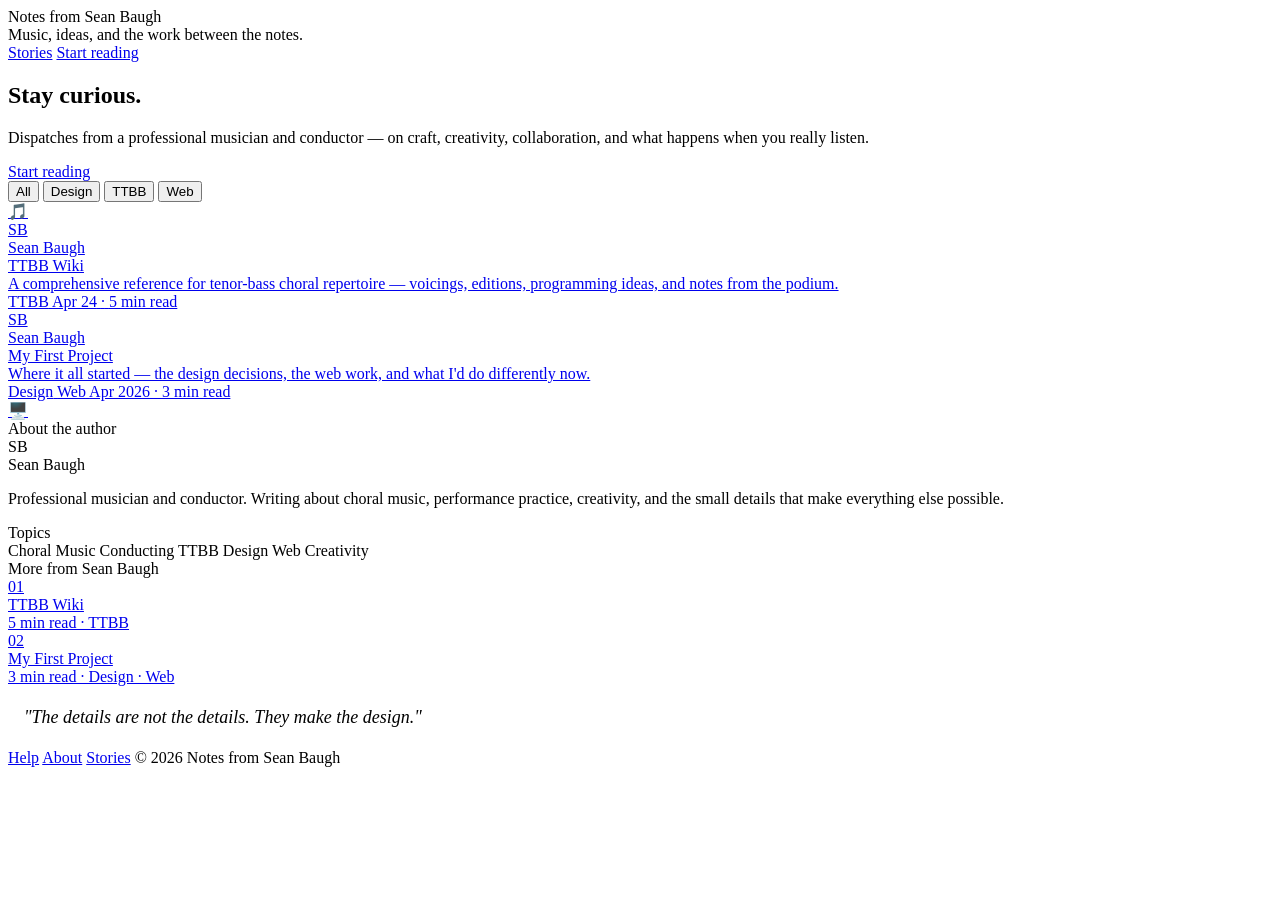
==== index.html @ 0a46808b "Add files via upload" ====
<!DOCTYPE html>
<html lang="en">
<head>
  <meta charset="UTF-8" />
  <meta name="viewport" content="width=device-width, initial-scale=1.0" />
  <title>Notes from Sean Baugh</title>
  <link rel="stylesheet" href="styles.css" />
</head>
<body>

<!-- ============================================================
     NAV
     ============================================================ -->
<nav class="m-nav">
  <span class="m-nav-logo">Notes from Sean Baugh</span>
  <div class="m-nav-divider"></div>
  <span class="m-nav-tagline">Music, ideas, and the work between the notes.</span>
  <div class="m-nav-right">
    <a href="#feed" class="m-nav-link">Stories</a>
    <a href="#feed" class="m-nav-cta">Start reading</a>
  </div>
</nav>

<!-- ============================================================
     HERO
     ============================================================ -->
<section class="m-hero">
  <div class="m-hero-inner">
    <div class="m-hero-text">
      <h1 class="m-hero-title">Stay curious.</h1>
      <p class="m-hero-subtitle">Dispatches from a professional musician and conductor — on craft, creativity, collaboration, and what happens when you really listen.</p>
      <a href="#feed" class="m-hero-cta">Start reading</a>
    </div>
  </div>
</section>

<!-- ============================================================
     TOPIC PILLS (filter bar)
     ============================================================ -->
<div class="m-topics" id="topic-bar">
  <button class="m-topic-pill active" data-filter="all">All</button>
  <button class="m-topic-pill" data-filter="design">Design</button>
  <button class="m-topic-pill" data-filter="ttbb">TTBB</button>
  <button class="m-topic-pill" data-filter="web">Web</button>
</div>

<!-- ============================================================
     MAIN LAYOUT
     ============================================================ -->
<main class="m-layout" id="feed">

  <!-- FEED -->
  <div class="m-feed">

    <!-- Featured article -->
    <a href="pages/ttbb-wiki.html" class="m-article featured m-filter-card" data-tags="ttbb">
      <div class="m-article-thumb">
        <div class="m-article-thumb-placeholder">🎵</div>
      </div>
      <div class="m-article-body">
        <div class="m-article-author-row">
          <div class="m-author-avatar">SB</div>
          <span class="m-author-name">Sean Baugh</span>
        </div>
        <div class="m-article-title">TTBB Wiki</div>
        <div class="m-article-excerpt">A comprehensive reference for tenor-bass choral repertoire — voicings, editions, programming ideas, and notes from the podium.</div>
        <div class="m-article-meta">
          <span class="m-article-tag">TTBB</span>
          <span>Apr 24</span>
          <span>·</span>
          <span>5 min read</span>
        </div>
      </div>
    </a>

    <!-- Standard article -->
    <a href="pages/my-first-project.html" class="m-article m-filter-card" data-tags="design web">
      <div class="m-article-body">
        <div class="m-article-author-row">
          <div class="m-author-avatar">SB</div>
          <span class="m-author-name">Sean Baugh</span>
        </div>
        <div class="m-article-title">My First Project</div>
        <div class="m-article-excerpt">Where it all started — the design decisions, the web work, and what I'd do differently now.</div>
        <div class="m-article-meta">
          <span class="m-article-tag">Design</span>
          <span class="m-article-tag">Web</span>
          <span>Apr 2026</span>
          <span>·</span>
          <span>3 min read</span>
        </div>
      </div>
      <div class="m-article-thumb">
        <div class="m-article-thumb-placeholder">🖥️</div>
      </div>
    </a>

  </div><!-- /m-feed -->

  <!-- SIDEBAR -->
  <aside class="m-sidebar">

    <!-- About the author -->
    <div class="m-sidebar-section">
      <div class="m-sidebar-heading">About the author</div>
      <div class="m-sidebar-author">
        <div class="m-sidebar-avatar">SB</div>
        <div>
          <div class="m-sidebar-author-name">Sean Baugh</div>
        </div>
      </div>
      <p class="m-sidebar-author-bio">Professional musician and conductor. Writing about choral music, performance practice, creativity, and the small details that make everything else possible.</p>
    </div>

    <!-- Topics -->
    <div class="m-sidebar-section">
      <div class="m-sidebar-heading">Topics</div>
      <div class="m-sidebar-topics">
        <span class="m-sidebar-topic">Choral Music</span>
        <span class="m-sidebar-topic">Conducting</span>
        <span class="m-sidebar-topic">TTBB</span>
        <span class="m-sidebar-topic">Design</span>
        <span class="m-sidebar-topic">Web</span>
        <span class="m-sidebar-topic">Creativity</span>
      </div>
    </div>

    <!-- Recommended reading -->
    <div class="m-sidebar-section">
      <div class="m-sidebar-heading">More from Sean Baugh</div>

      <a href="pages/ttbb-wiki.html" class="m-sidebar-article">
        <div class="m-sidebar-num">01</div>
        <div>
          <div class="m-sidebar-article-title">TTBB Wiki</div>
          <div class="m-sidebar-article-meta">5 min read · TTBB</div>
        </div>
      </a>

      <a href="pages/my-first-project.html" class="m-sidebar-article">
        <div class="m-sidebar-num">02</div>
        <div>
          <div class="m-sidebar-article-title">My First Project</div>
          <div class="m-sidebar-article-meta">3 min read · Design · Web</div>
        </div>
      </a>

    </div>

    <!-- Quote -->
    <div class="m-sidebar-section">
      <p style="font-family: var(--serif); font-size: 18px; font-style: italic; color: var(--mid-gray); line-height: 1.5; border-left: 3px solid var(--border); padding-left: 16px;">
        "The details are not the details. They make the design."
      </p>
    </div>

  </aside>

</main>

<!-- ============================================================
     FOOTER
     ============================================================ -->
<footer class="m-footer">
  <a href="#" class="m-footer-link">Help</a>
  <a href="#" class="m-footer-link">About</a>
  <a href="#" class="m-footer-link">Stories</a>
  <span class="m-footer-copy">© 2026 Notes from Sean Baugh</span>
</footer>

<!-- ============================================================
     FILTER SCRIPT
     ============================================================ -->
<script>
(function () {
  const pills = document.querySelectorAll('.m-topic-pill');
  const cards = document.querySelectorAll('.m-filter-card');

  pills.forEach(function (pill) {
    pill.addEventListener('click', function () {
      pills.forEach(function (p) { p.classList.remove('active'); });
      pill.classList.add('active');

      var filter = pill.getAttribute('data-filter');

      cards.forEach(function (card) {
        if (filter === 'all') {
          card.style.display = '';
        } else {
          var tags = (card.getAttribute('data-tags') || '').split(' ');
          card.style.display = tags.includes(filter) ? '' : 'none';
        }
      });
    });
  });
}());
</script>

</body>
</html>
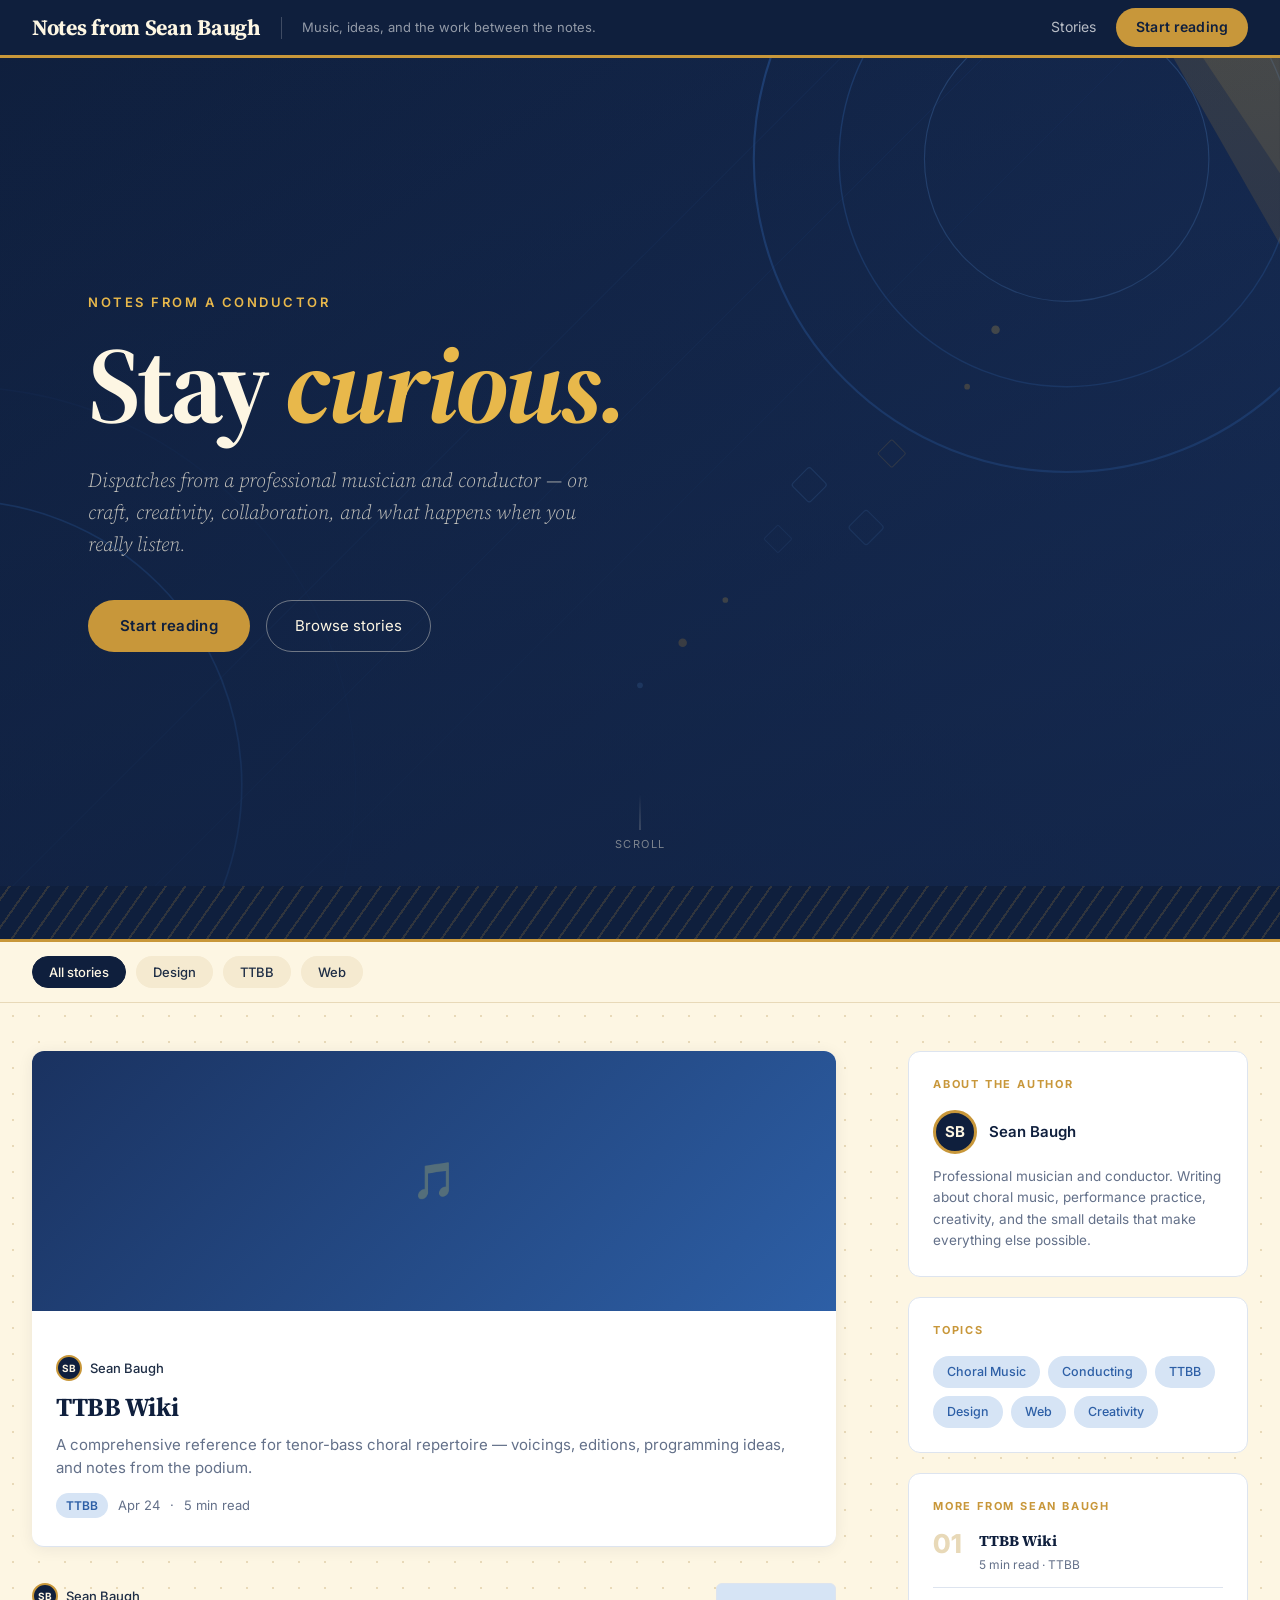
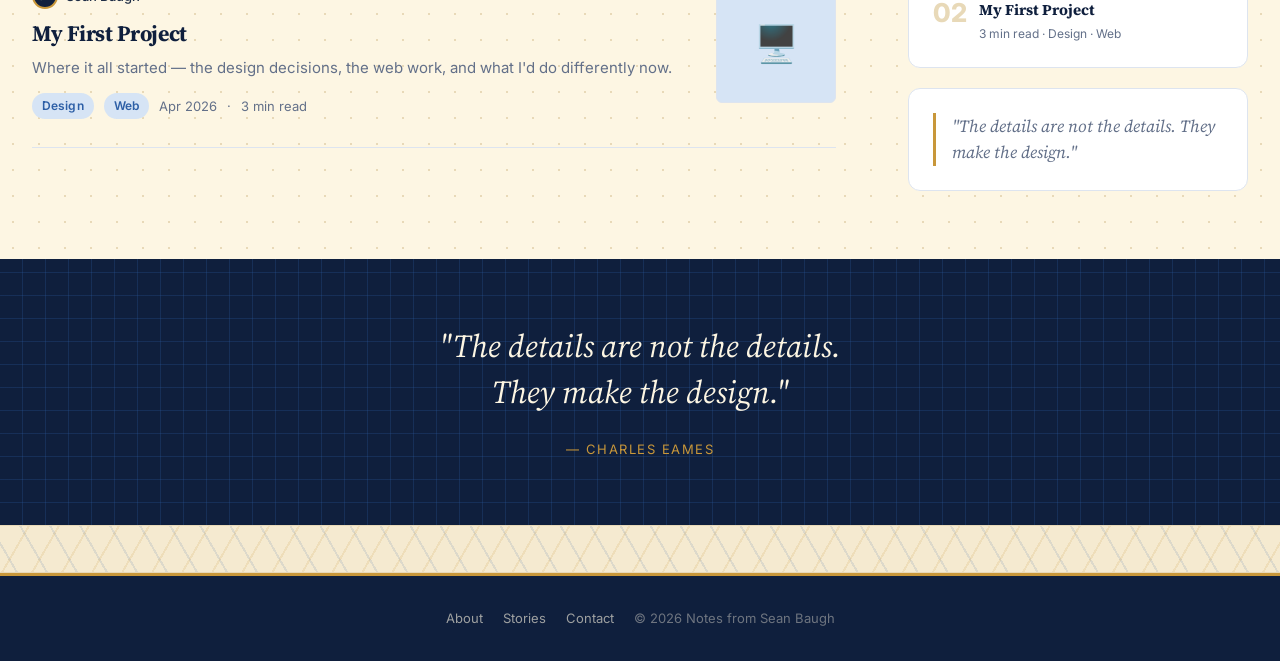
==== commit 5bc7a93c: "Add files via upload" ====
--- a/index.html
+++ b/index.html
@@ -9,7 +9,7 @@
 <body>
 
 <!-- ============================================================
-     NAV
+     NAV — deep navy, gold accent border
      ============================================================ -->
 <nav class="m-nav">
   <span class="m-nav-logo">Notes from Sean Baugh</span>
@@ -22,149 +22,175 @@
 </nav>
 
 <!-- ============================================================
-     HERO
+     HERO — full-viewport, geometric SVG background
      ============================================================ -->
 <section class="m-hero">
+  <div class="m-hero-bg"></div>
   <div class="m-hero-inner">
-    <div class="m-hero-text">
-      <h1 class="m-hero-title">Stay curious.</h1>
-      <p class="m-hero-subtitle">Dispatches from a professional musician and conductor — on craft, creativity, collaboration, and what happens when you really listen.</p>
+    <div class="m-hero-eyebrow">Notes from a conductor</div>
+    <h1 class="m-hero-title">Stay <em>curious.</em></h1>
+    <p class="m-hero-subtitle">Dispatches from a professional musician and conductor — on craft, creativity, collaboration, and what happens when you really listen.</p>
+    <div class="m-hero-cta-row">
       <a href="#feed" class="m-hero-cta">Start reading</a>
+      <a href="#feed" class="m-hero-cta-ghost">Browse stories</a>
     </div>
   </div>
+  <div class="m-hero-scroll">scroll</div>
 </section>
 
 <!-- ============================================================
-     TOPIC PILLS (filter bar)
+     DIAGONAL STRIPE BAND — navy with amber diagonals
+     ============================================================ -->
+<div class="m-band-stripe"></div>
+
+<!-- ============================================================
+     TOPIC PILLS (filter bar) — cream background
      ============================================================ -->
 <div class="m-topics" id="topic-bar">
-  <button class="m-topic-pill active" data-filter="all">All</button>
+  <button class="m-topic-pill active" data-filter="all">All stories</button>
   <button class="m-topic-pill" data-filter="design">Design</button>
   <button class="m-topic-pill" data-filter="ttbb">TTBB</button>
   <button class="m-topic-pill" data-filter="web">Web</button>
 </div>
 
 <!-- ============================================================
-     MAIN LAYOUT
-     ============================================================ -->
-<main class="m-layout" id="feed">
-
-  <!-- FEED -->
-  <div class="m-feed">
-
-    <!-- Featured article -->
-    <a href="pages/ttbb-wiki.html" class="m-article featured m-filter-card" data-tags="ttbb">
-      <div class="m-article-thumb">
-        <div class="m-article-thumb-placeholder">🎵</div>
-      </div>
-      <div class="m-article-body">
-        <div class="m-article-author-row">
-          <div class="m-author-avatar">SB</div>
-          <span class="m-author-name">Sean Baugh</span>
-        </div>
-        <div class="m-article-title">TTBB Wiki</div>
-        <div class="m-article-excerpt">A comprehensive reference for tenor-bass choral repertoire — voicings, editions, programming ideas, and notes from the podium.</div>
-        <div class="m-article-meta">
-          <span class="m-article-tag">TTBB</span>
-          <span>Apr 24</span>
-          <span>·</span>
-          <span>5 min read</span>
-        </div>
-      </div>
-    </a>
-
-    <!-- Standard article -->
-    <a href="pages/my-first-project.html" class="m-article m-filter-card" data-tags="design web">
-      <div class="m-article-body">
-        <div class="m-article-author-row">
-          <div class="m-author-avatar">SB</div>
-          <span class="m-author-name">Sean Baugh</span>
-        </div>
-        <div class="m-article-title">My First Project</div>
-        <div class="m-article-excerpt">Where it all started — the design decisions, the web work, and what I'd do differently now.</div>
-        <div class="m-article-meta">
-          <span class="m-article-tag">Design</span>
-          <span class="m-article-tag">Web</span>
-          <span>Apr 2026</span>
-          <span>·</span>
-          <span>3 min read</span>
-        </div>
-      </div>
-      <div class="m-article-thumb">
-        <div class="m-article-thumb-placeholder">🖥️</div>
-      </div>
-    </a>
-
-  </div><!-- /m-feed -->
-
-  <!-- SIDEBAR -->
-  <aside class="m-sidebar">
-
-    <!-- About the author -->
-    <div class="m-sidebar-section">
-      <div class="m-sidebar-heading">About the author</div>
-      <div class="m-sidebar-author">
-        <div class="m-sidebar-avatar">SB</div>
-        <div>
-          <div class="m-sidebar-author-name">Sean Baugh</div>
-        </div>
-      </div>
-      <p class="m-sidebar-author-bio">Professional musician and conductor. Writing about choral music, performance practice, creativity, and the small details that make everything else possible.</p>
-    </div>
-
-    <!-- Topics -->
-    <div class="m-sidebar-section">
-      <div class="m-sidebar-heading">Topics</div>
-      <div class="m-sidebar-topics">
-        <span class="m-sidebar-topic">Choral Music</span>
-        <span class="m-sidebar-topic">Conducting</span>
-        <span class="m-sidebar-topic">TTBB</span>
-        <span class="m-sidebar-topic">Design</span>
-        <span class="m-sidebar-topic">Web</span>
-        <span class="m-sidebar-topic">Creativity</span>
-      </div>
-    </div>
-
-    <!-- Recommended reading -->
-    <div class="m-sidebar-section">
-      <div class="m-sidebar-heading">More from Sean Baugh</div>
-
-      <a href="pages/ttbb-wiki.html" class="m-sidebar-article">
-        <div class="m-sidebar-num">01</div>
-        <div>
-          <div class="m-sidebar-article-title">TTBB Wiki</div>
-          <div class="m-sidebar-article-meta">5 min read · TTBB</div>
+     FEED + SIDEBAR — dot-grid cream background
+     ============================================================ -->
+<div class="m-feed-wrapper">
+  <main class="m-layout" id="feed">
+
+    <!-- FEED -->
+    <div class="m-feed">
+
+      <!-- Featured article -->
+      <a href="pages/ttbb-wiki.html" class="m-article featured m-filter-card" data-tags="ttbb">
+        <div class="m-article-thumb">
+          <div class="m-article-thumb-placeholder">🎵</div>
+        </div>
+        <div class="m-article-body">
+          <div class="m-article-author-row">
+            <div class="m-author-avatar">SB</div>
+            <span class="m-author-name">Sean Baugh</span>
+          </div>
+          <div class="m-article-title">TTBB Wiki</div>
+          <div class="m-article-excerpt">A comprehensive reference for tenor-bass choral repertoire — voicings, editions, programming ideas, and notes from the podium.</div>
+          <div class="m-article-meta">
+            <span class="m-article-tag">TTBB</span>
+            <span>Apr 24</span>
+            <span>·</span>
+            <span>5 min read</span>
+          </div>
         </div>
       </a>
 
-      <a href="pages/my-first-project.html" class="m-sidebar-article">
-        <div class="m-sidebar-num">02</div>
-        <div>
-          <div class="m-sidebar-article-title">My First Project</div>
-          <div class="m-sidebar-article-meta">3 min read · Design · Web</div>
+      <!-- Standard article -->
+      <a href="pages/my-first-project.html" class="m-article m-filter-card" data-tags="design web">
+        <div class="m-article-body">
+          <div class="m-article-author-row">
+            <div class="m-author-avatar">SB</div>
+            <span class="m-author-name">Sean Baugh</span>
+          </div>
+          <div class="m-article-title">My First Project</div>
+          <div class="m-article-excerpt">Where it all started — the design decisions, the web work, and what I'd do differently now.</div>
+          <div class="m-article-meta">
+            <span class="m-article-tag">Design</span>
+            <span class="m-article-tag">Web</span>
+            <span>Apr 2026</span>
+            <span>·</span>
+            <span>3 min read</span>
+          </div>
+        </div>
+        <div class="m-article-thumb">
+          <div class="m-article-thumb-placeholder">🖥️</div>
         </div>
       </a>
 
-    </div>
-
-    <!-- Quote -->
-    <div class="m-sidebar-section">
-      <p style="font-family: var(--serif); font-size: 18px; font-style: italic; color: var(--mid-gray); line-height: 1.5; border-left: 3px solid var(--border); padding-left: 16px;">
-        "The details are not the details. They make the design."
-      </p>
-    </div>
-
-  </aside>
-
-</main>
-
-<!-- ============================================================
-     FOOTER
+    </div><!-- /m-feed -->
+
+    <!-- SIDEBAR -->
+    <aside class="m-sidebar">
+
+      <!-- About the author -->
+      <div class="m-sidebar-section">
+        <div class="m-sidebar-heading">About the author</div>
+        <div class="m-sidebar-author">
+          <div class="m-sidebar-avatar">SB</div>
+          <div>
+            <div class="m-sidebar-author-name">Sean Baugh</div>
+          </div>
+        </div>
+        <p class="m-sidebar-author-bio">Professional musician and conductor. Writing about choral music, performance practice, creativity, and the small details that make everything else possible.</p>
+      </div>
+
+      <!-- Topics -->
+      <div class="m-sidebar-section">
+        <div class="m-sidebar-heading">Topics</div>
+        <div class="m-sidebar-topics">
+          <span class="m-sidebar-topic">Choral Music</span>
+          <span class="m-sidebar-topic">Conducting</span>
+          <span class="m-sidebar-topic">TTBB</span>
+          <span class="m-sidebar-topic">Design</span>
+          <span class="m-sidebar-topic">Web</span>
+          <span class="m-sidebar-topic">Creativity</span>
+        </div>
+      </div>
+
+      <!-- More reading -->
+      <div class="m-sidebar-section">
+        <div class="m-sidebar-heading">More from Sean Baugh</div>
+
+        <a href="pages/ttbb-wiki.html" class="m-sidebar-article">
+          <div class="m-sidebar-num">01</div>
+          <div>
+            <div class="m-sidebar-article-title">TTBB Wiki</div>
+            <div class="m-sidebar-article-meta">5 min read · TTBB</div>
+          </div>
+        </a>
+
+        <a href="pages/my-first-project.html" class="m-sidebar-article">
+          <div class="m-sidebar-num">02</div>
+          <div>
+            <div class="m-sidebar-article-title">My First Project</div>
+            <div class="m-sidebar-article-meta">3 min read · Design · Web</div>
+          </div>
+        </a>
+
+      </div>
+
+      <!-- Quote -->
+      <div class="m-sidebar-section">
+        <p class="m-sidebar-quote">"The details are not the details. They make the design."</p>
+      </div>
+
+    </aside>
+
+  </main>
+</div><!-- /m-feed-wrapper -->
+
+<!-- ============================================================
+     CROSSHATCH QUOTE SECTION — navy grid with gold quote
+     ============================================================ -->
+<section class="m-section-crosshatch">
+  <div class="m-section-crosshatch-inner">
+    <blockquote>
+      "The details are not the details.<br>They make the design."
+    </blockquote>
+    <cite>— Charles Eames</cite>
+  </div>
+</section>
+
+<!-- ============================================================
+     CHEVRON BAND — beige with gold + blue diagonals
+     ============================================================ -->
+<div class="m-band-chevron"></div>
+
+<!-- ============================================================
+     FOOTER — navy, gold top border
      ============================================================ -->
 <footer class="m-footer">
-  <a href="#" class="m-footer-link">Help</a>
   <a href="#" class="m-footer-link">About</a>
-  <a href="#" class="m-footer-link">Stories</a>
+  <a href="#feed" class="m-footer-link">Stories</a>
+  <a href="#" class="m-footer-link">Contact</a>
   <span class="m-footer-copy">© 2026 Notes from Sean Baugh</span>
 </footer>
 
@@ -173,8 +199,8 @@
      ============================================================ -->
 <script>
 (function () {
-  const pills = document.querySelectorAll('.m-topic-pill');
-  const cards = document.querySelectorAll('.m-filter-card');
+  var pills = document.querySelectorAll('.m-topic-pill');
+  var cards = document.querySelectorAll('.m-filter-card');
 
   pills.forEach(function (pill) {
     pill.addEventListener('click', function () {
--- a/styles.css
+++ b/styles.css
@@ -0,0 +1,995 @@
+/* ============================================================
+   Notes from Sean Baugh — styles.css
+   Palette: deep navy · slate blue · warm amber/gold · cream/beige
+   ============================================================ */
+
+@import url('https://fonts.googleapis.com/css2?family=Source+Serif+4:ital,opsz,wght@0,8..60,300;0,8..60,400;0,8..60,600;0,8..60,700;1,8..60,300;1,8..60,400;1,8..60,600&family=Inter:wght@300;400;500;600&display=swap');
+
+*, *::before, *::after { box-sizing: border-box; margin: 0; padding: 0; }
+
+/* ---- Design tokens ---- */
+:root {
+  /* Blues */
+  --navy:        #0f1f3d;
+  --navy-mid:    #1a3260;
+  --blue:        #2d5fa6;
+  --blue-light:  #4a7fc1;
+  --sky:         #d6e4f5;
+
+  /* Ambers / Beige */
+  --gold:        #c8973a;
+  --amber:       #e8b84b;
+  --cream:       #fdf6e3;
+  --beige:       #f5ead0;
+  --sand:        #e8d9b8;
+
+  /* Neutrals */
+  --white:       #ffffff;
+  --off-white:   #fafaf8;
+  --near-black:  #111827;
+  --dark-text:   #1e2d45;
+  --mid-gray:    #637089;
+  --border:      #dde4ef;
+
+  --serif: 'Source Serif 4', 'Georgia', serif;
+  --sans:  'Inter', -apple-system, BlinkMacSystemFont, 'Segoe UI', sans-serif;
+}
+
+html { font-size: 16px; scroll-behavior: smooth; }
+
+body {
+  background: var(--off-white);
+  color: var(--dark-text);
+  font-family: var(--sans);
+  -webkit-font-smoothing: antialiased;
+  -moz-osx-font-smoothing: grayscale;
+  line-height: 1.6;
+}
+
+a { color: inherit; text-decoration: none; }
+img { max-width: 100%; height: auto; display: block; }
+
+/* ============================================================
+   NAV — navy with gold accent
+   ============================================================ */
+.m-nav {
+  position: sticky;
+  top: 0;
+  z-index: 200;
+  background: var(--navy);
+  border-bottom: 3px solid var(--gold);
+  height: 58px;
+  display: flex;
+  align-items: center;
+  padding: 0 32px;
+  gap: 20px;
+}
+
+.m-nav-logo {
+  font-family: var(--serif);
+  font-size: 22px;
+  font-weight: 700;
+  letter-spacing: -0.3px;
+  color: var(--cream);
+  flex-shrink: 0;
+}
+
+.m-nav-divider {
+  width: 1px;
+  height: 22px;
+  background: rgba(255,255,255,0.2);
+  flex-shrink: 0;
+}
+
+.m-nav-tagline {
+  font-family: var(--sans);
+  font-size: 13px;
+  color: rgba(255,255,255,0.55);
+  flex: 1;
+  white-space: nowrap;
+  overflow: hidden;
+  text-overflow: ellipsis;
+}
+
+.m-nav-right {
+  display: flex;
+  align-items: center;
+  gap: 20px;
+  flex-shrink: 0;
+}
+
+.m-nav-link {
+  font-size: 14px;
+  color: rgba(255,255,255,0.7);
+  transition: color 0.15s;
+}
+.m-nav-link:hover { color: var(--amber); }
+
+.m-nav-cta {
+  background: var(--gold);
+  color: var(--navy);
+  font-size: 14px;
+  font-weight: 600;
+  padding: 8px 20px;
+  border-radius: 100px;
+  transition: background 0.15s, transform 0.1s;
+  letter-spacing: 0.01em;
+}
+.m-nav-cta:hover { background: var(--amber); transform: translateY(-1px); }
+
+/* ============================================================
+   HERO — full-viewport with inline SVG geometric background
+   ============================================================ */
+.m-hero {
+  position: relative;
+  min-height: 92vh;
+  display: flex;
+  align-items: center;
+  overflow: hidden;
+  background: var(--navy);
+}
+
+/* SVG geometric background rendered as a data-URI background */
+.m-hero-bg {
+  position: absolute;
+  inset: 0;
+  background-image: url("data:image/svg+xml,%3Csvg xmlns='http://www.w3.org/2000/svg' width='900' height='600' viewBox='0 0 900 600'%3E%3Cdefs%3E%3ClinearGradient id='g1' x1='0%25' y1='0%25' x2='100%25' y2='100%25'%3E%3Cstop offset='0%25' stop-color='%230f1f3d'/%3E%3Cstop offset='100%25' stop-color='%231a3260'/%3E%3C/linearGradient%3E%3C/defs%3E%3Crect width='900' height='600' fill='url(%23g1)'/%3E%3C!-- large circles --%3E%3Ccircle cx='750' cy='80' r='220' fill='none' stroke='%232d5fa6' stroke-width='1.5' opacity='0.5'/%3E%3Ccircle cx='750' cy='80' r='160' fill='none' stroke='%232d5fa6' stroke-width='1' opacity='0.4'/%3E%3Ccircle cx='750' cy='80' r='100' fill='none' stroke='%234a7fc1' stroke-width='0.8' opacity='0.35'/%3E%3C!-- bottom-left arc cluster --%3E%3Ccircle cx='-30' cy='520' r='200' fill='none' stroke='%232d5fa6' stroke-width='1.2' opacity='0.45'/%3E%3Ccircle cx='-30' cy='520' r='280' fill='none' stroke='%231a3260' stroke-width='1' opacity='0.3'/%3E%3C!-- diagonal lines --%3E%3Cline x1='0' y1='600' x2='600' y2='0' stroke='%232d5fa6' stroke-width='0.6' opacity='0.2'/%3E%3Cline x1='100' y1='600' x2='700' y2='0' stroke='%232d5fa6' stroke-width='0.6' opacity='0.15'/%3E%3Cline x1='200' y1='600' x2='800' y2='0' stroke='%232d5fa6' stroke-width='0.6' opacity='0.1'/%3E%3C!-- gold accent triangle --%3E%3Cpolygon points='820,0 900,0 900,140' fill='%23c8973a' opacity='0.18'/%3E%3Cpolygon points='840,0 900,0 900,90' fill='%23e8b84b' opacity='0.12'/%3E%3C!-- small diamond grid --%3E%3Crect x='560' y='300' width='18' height='18' rx='2' fill='none' stroke='%234a7fc1' stroke-width='0.8' opacity='0.3' transform='rotate(45 569 309)'/%3E%3Crect x='600' y='330' width='18' height='18' rx='2' fill='none' stroke='%234a7fc1' stroke-width='0.8' opacity='0.25' transform='rotate(45 609 339)'/%3E%3Crect x='540' y='340' width='14' height='14' rx='1' fill='none' stroke='%234a7fc1' stroke-width='0.7' opacity='0.2' transform='rotate(45 547 347)'/%3E%3Crect x='620' y='280' width='14' height='14' rx='1' fill='none' stroke='%23c8973a' stroke-width='0.7' opacity='0.25' transform='rotate(45 627 287)'/%3E%3C!-- dots --%3E%3Ccircle cx='480' cy='420' r='3' fill='%23c8973a' opacity='0.4'/%3E%3Ccircle cx='510' cy='390' r='2' fill='%23e8b84b' opacity='0.35'/%3E%3Ccircle cx='450' cy='450' r='2' fill='%234a7fc1' opacity='0.4'/%3E%3Ccircle cx='700' cy='200' r='3' fill='%23e8b84b' opacity='0.3'/%3E%3Ccircle cx='680' cy='240' r='2' fill='%23c8973a' opacity='0.35'/%3E%3C/svg%3E");
+  background-size: cover;
+  background-position: center;
+  opacity: 1;
+}
+
+/* Soft vertical gradient to deepen the bottom */
+.m-hero-bg::after {
+  content: '';
+  position: absolute;
+  inset: 0;
+  background: linear-gradient(
+    to bottom,
+    rgba(15,31,61,0.1) 0%,
+    rgba(15,31,61,0.6) 100%
+  );
+}
+
+.m-hero-inner {
+  position: relative;
+  z-index: 2;
+  max-width: 1200px;
+  margin: 0 auto;
+  padding: 0 48px;
+  width: 100%;
+}
+
+.m-hero-eyebrow {
+  font-family: var(--sans);
+  font-size: 13px;
+  font-weight: 600;
+  letter-spacing: 2.5px;
+  text-transform: uppercase;
+  color: var(--amber);
+  margin-bottom: 20px;
+}
+
+.m-hero-title {
+  font-family: var(--serif);
+  font-size: clamp(56px, 9vw, 108px);
+  font-weight: 700;
+  line-height: 0.95;
+  letter-spacing: -3px;
+  color: var(--cream);
+  margin-bottom: 28px;
+  max-width: 14ch;
+}
+
+.m-hero-title em {
+  font-style: italic;
+  color: var(--amber);
+}
+
+.m-hero-subtitle {
+  font-family: var(--serif);
+  font-size: clamp(16px, 2vw, 20px);
+  font-weight: 300;
+  font-style: italic;
+  color: rgba(253,246,227,0.75);
+  line-height: 1.6;
+  max-width: 520px;
+  margin-bottom: 40px;
+}
+
+.m-hero-cta-row {
+  display: flex;
+  gap: 16px;
+  align-items: center;
+  flex-wrap: wrap;
+}
+
+.m-hero-cta {
+  display: inline-block;
+  background: var(--gold);
+  color: var(--navy);
+  font-family: var(--sans);
+  font-size: 15px;
+  font-weight: 600;
+  padding: 14px 32px;
+  border-radius: 100px;
+  letter-spacing: 0.02em;
+  transition: background 0.15s, transform 0.1s;
+}
+.m-hero-cta:hover { background: var(--amber); transform: translateY(-2px); }
+
+.m-hero-cta-ghost {
+  display: inline-block;
+  border: 1.5px solid rgba(253,246,227,0.4);
+  color: var(--cream);
+  font-family: var(--sans);
+  font-size: 15px;
+  font-weight: 400;
+  padding: 13px 28px;
+  border-radius: 100px;
+  transition: border-color 0.15s, color 0.15s;
+}
+.m-hero-cta-ghost:hover { border-color: var(--amber); color: var(--amber); }
+
+/* Scroll hint */
+.m-hero-scroll {
+  position: absolute;
+  bottom: 32px;
+  left: 50%;
+  transform: translateX(-50%);
+  z-index: 2;
+  display: flex;
+  flex-direction: column;
+  align-items: center;
+  gap: 6px;
+  color: rgba(253,246,227,0.45);
+  font-size: 11px;
+  letter-spacing: 1.5px;
+  text-transform: uppercase;
+  font-family: var(--sans);
+  animation: bounce 2.4s ease-in-out infinite;
+}
+.m-hero-scroll::before {
+  content: '';
+  display: block;
+  width: 1px;
+  height: 36px;
+  background: linear-gradient(to bottom, transparent, rgba(253,246,227,0.35));
+}
+@keyframes bounce {
+  0%, 100% { transform: translateX(-50%) translateY(0); }
+  50%       { transform: translateX(-50%) translateY(6px); }
+}
+
+/* ============================================================
+   TOPIC PILLS — amber on cream
+   ============================================================ */
+.m-topics {
+  background: var(--cream);
+  border-bottom: 1px solid var(--sand);
+  padding: 14px 32px;
+  display: flex;
+  gap: 10px;
+  align-items: center;
+  overflow-x: auto;
+  -webkit-overflow-scrolling: touch;
+  scrollbar-width: none;
+}
+.m-topics::-webkit-scrollbar { display: none; }
+
+.m-topic-pill {
+  display: inline-block;
+  background: var(--beige);
+  color: var(--dark-text);
+  font-size: 13px;
+  font-weight: 500;
+  padding: 7px 16px;
+  border-radius: 100px;
+  white-space: nowrap;
+  cursor: pointer;
+  border: 1.5px solid transparent;
+  font-family: var(--sans);
+  transition: all 0.15s;
+}
+.m-topic-pill:hover {
+  background: var(--sand);
+  border-color: var(--gold);
+}
+.m-topic-pill.active {
+  background: var(--navy);
+  color: var(--cream);
+  border-color: var(--navy);
+}
+
+/* ============================================================
+   MAIN LAYOUT
+   ============================================================ */
+.m-layout {
+  max-width: 1280px;
+  margin: 0 auto;
+  padding: 48px 32px;
+  display: grid;
+  grid-template-columns: 1fr 340px;
+  gap: 72px;
+  align-items: start;
+}
+
+/* ============================================================
+   FEED SECTION — cream background, subtle dot grid pattern
+   ============================================================ */
+.m-feed-section {
+  background: var(--cream);
+  background-image: radial-gradient(circle, var(--sand) 1px, transparent 1px);
+  background-size: 28px 28px;
+  padding: 48px 0;
+}
+
+.m-feed { min-width: 0; }
+
+/* Article card */
+.m-article {
+  display: flex;
+  gap: 24px;
+  align-items: flex-start;
+  text-decoration: none;
+  color: inherit;
+  padding: 28px 0;
+  border-bottom: 1px solid var(--border);
+  transition: opacity 0.15s;
+  background: transparent;
+}
+.m-article:first-child { padding-top: 0; }
+.m-article:hover { opacity: 0.82; }
+
+.m-article-body { flex: 1; min-width: 0; }
+
+.m-article-author-row {
+  display: flex;
+  align-items: center;
+  gap: 8px;
+  margin-bottom: 10px;
+}
+
+.m-author-avatar {
+  width: 26px;
+  height: 26px;
+  border-radius: 50%;
+  background: var(--navy);
+  display: flex;
+  align-items: center;
+  justify-content: center;
+  color: var(--cream);
+  font-size: 10px;
+  font-weight: 700;
+  font-family: var(--sans);
+  flex-shrink: 0;
+  border: 2px solid var(--gold);
+}
+
+.m-author-name {
+  font-size: 13px;
+  font-weight: 500;
+  color: var(--dark-text);
+}
+
+.m-article-title {
+  font-family: var(--serif);
+  font-size: 22px;
+  font-weight: 700;
+  line-height: 1.3;
+  color: var(--navy);
+  margin-bottom: 8px;
+  letter-spacing: -0.3px;
+}
+
+.m-article-excerpt {
+  font-size: 15px;
+  line-height: 1.55;
+  color: var(--mid-gray);
+  margin-bottom: 14px;
+  display: -webkit-box;
+  -webkit-line-clamp: 2;
+  -webkit-box-orient: vertical;
+  overflow: hidden;
+}
+
+.m-article-meta {
+  display: flex;
+  align-items: center;
+  gap: 10px;
+  font-size: 13px;
+  color: var(--mid-gray);
+  flex-wrap: wrap;
+}
+
+.m-article-tag {
+  background: var(--sky);
+  color: var(--blue);
+  padding: 3px 10px;
+  border-radius: 100px;
+  font-size: 12px;
+  font-weight: 600;
+  letter-spacing: 0.01em;
+}
+
+.m-article-thumb {
+  width: 120px;
+  height: 120px;
+  flex-shrink: 0;
+  border-radius: 6px;
+  overflow: hidden;
+  background: var(--sky);
+  border: 1px solid var(--border);
+}
+
+.m-article-thumb-placeholder {
+  width: 100%;
+  height: 100%;
+  display: flex;
+  align-items: center;
+  justify-content: center;
+  font-size: 36px;
+}
+
+/* Featured article */
+.m-article.featured {
+  flex-direction: column;
+  padding-bottom: 36px;
+  background: var(--white);
+  border-radius: 12px;
+  padding: 0 0 28px 0;
+  margin-bottom: 8px;
+  border-bottom: 1px solid var(--border);
+  box-shadow: 0 2px 16px rgba(15,31,61,0.07);
+  overflow: hidden;
+}
+
+.m-article.featured .m-article-thumb {
+  width: 100%;
+  height: 260px;
+  border-radius: 0;
+  border: none;
+  order: -1;
+  background: linear-gradient(135deg, var(--navy-mid) 0%, var(--blue) 100%);
+}
+
+.m-article.featured .m-article-body {
+  padding: 20px 24px 0;
+}
+
+.m-article.featured .m-article-title {
+  font-size: 26px;
+}
+
+.m-article.featured .m-article-excerpt {
+  -webkit-line-clamp: 3;
+}
+
+/* ============================================================
+   SIDEBAR
+   ============================================================ */
+.m-sidebar {
+  position: sticky;
+  top: 75px;
+}
+
+.m-sidebar-section {
+  background: var(--white);
+  border: 1px solid var(--border);
+  border-radius: 12px;
+  padding: 24px;
+  margin-bottom: 20px;
+}
+
+.m-sidebar-heading {
+  font-family: var(--sans);
+  font-size: 11px;
+  font-weight: 700;
+  letter-spacing: 1.8px;
+  text-transform: uppercase;
+  color: var(--gold);
+  margin-bottom: 16px;
+}
+
+.m-sidebar-author {
+  display: flex;
+  align-items: center;
+  gap: 12px;
+  margin-bottom: 12px;
+}
+
+.m-sidebar-avatar {
+  width: 44px;
+  height: 44px;
+  border-radius: 50%;
+  background: var(--navy);
+  display: flex;
+  align-items: center;
+  justify-content: center;
+  color: var(--cream);
+  font-size: 15px;
+  font-weight: 700;
+  font-family: var(--sans);
+  flex-shrink: 0;
+  border: 3px solid var(--gold);
+}
+
+.m-sidebar-author-name {
+  font-size: 15px;
+  font-weight: 600;
+  color: var(--navy);
+}
+
+.m-sidebar-author-bio {
+  font-size: 13.5px;
+  color: var(--mid-gray);
+  line-height: 1.6;
+}
+
+.m-sidebar-topics {
+  display: flex;
+  flex-wrap: wrap;
+  gap: 8px;
+}
+
+.m-sidebar-topic {
+  background: var(--sky);
+  color: var(--blue);
+  font-size: 12.5px;
+  font-weight: 500;
+  padding: 5px 13px;
+  border-radius: 100px;
+  transition: background 0.15s;
+  cursor: pointer;
+  border: 1.5px solid transparent;
+}
+.m-sidebar-topic:hover {
+  background: var(--beige);
+  color: var(--navy);
+  border-color: var(--gold);
+}
+
+.m-sidebar-article {
+  display: flex;
+  gap: 14px;
+  align-items: flex-start;
+  padding: 12px 0;
+  border-bottom: 1px solid var(--border);
+  text-decoration: none;
+  color: inherit;
+  transition: opacity 0.15s;
+}
+.m-sidebar-article:last-child { border-bottom: none; padding-bottom: 0; }
+.m-sidebar-article:first-of-type { padding-top: 0; }
+.m-sidebar-article:hover { opacity: 0.75; }
+
+.m-sidebar-num {
+  font-family: var(--sans);
+  font-size: 26px;
+  font-weight: 800;
+  color: var(--sand);
+  line-height: 1;
+  flex-shrink: 0;
+  width: 32px;
+}
+
+.m-sidebar-article-title {
+  font-family: var(--serif);
+  font-size: 15px;
+  font-weight: 700;
+  color: var(--navy);
+  line-height: 1.35;
+  margin-bottom: 4px;
+}
+
+.m-sidebar-article-meta {
+  font-size: 12px;
+  color: var(--mid-gray);
+}
+
+/* Sidebar quote */
+.m-sidebar-quote {
+  font-family: var(--serif);
+  font-size: 17px;
+  font-style: italic;
+  color: var(--mid-gray);
+  line-height: 1.55;
+  border-left: 3px solid var(--gold);
+  padding-left: 16px;
+}
+
+/* ============================================================
+   GEOMETRIC SECTION DIVIDERS
+   ============================================================ */
+
+/* Diagonal stripe band between hero and feed */
+.m-band-stripe {
+  height: 56px;
+  background: var(--navy);
+  background-image: repeating-linear-gradient(
+    -55deg,
+    transparent,
+    transparent 14px,
+    rgba(200,151,58,0.18) 14px,
+    rgba(200,151,58,0.18) 16px
+  );
+  border-bottom: 3px solid var(--gold);
+}
+
+/* Dot-grid wrapper for the feed+sidebar area */
+.m-feed-wrapper {
+  background-color: var(--cream);
+  background-image: radial-gradient(var(--sand) 1.2px, transparent 1.2px);
+  background-size: 26px 26px;
+}
+
+/* Cross-hatch section: used between feed and footer */
+.m-section-crosshatch {
+  background-color: var(--navy);
+  background-image:
+    repeating-linear-gradient(0deg,   transparent, transparent 22px, rgba(45,95,166,0.25) 22px, rgba(45,95,166,0.25) 23px),
+    repeating-linear-gradient(90deg,  transparent, transparent 22px, rgba(45,95,166,0.25) 22px, rgba(45,95,166,0.25) 23px);
+  padding: 64px 32px;
+  text-align: center;
+}
+
+.m-section-crosshatch-inner {
+  max-width: 640px;
+  margin: 0 auto;
+}
+
+.m-section-crosshatch blockquote {
+  font-family: var(--serif);
+  font-size: clamp(22px, 3vw, 32px);
+  font-weight: 400;
+  font-style: italic;
+  color: var(--cream);
+  line-height: 1.45;
+  margin-bottom: 20px;
+}
+
+.m-section-crosshatch cite {
+  font-family: var(--sans);
+  font-size: 13px;
+  letter-spacing: 1.5px;
+  text-transform: uppercase;
+  color: var(--gold);
+  font-style: normal;
+}
+
+/* Wave / chevron band above footer */
+.m-band-chevron {
+  height: 48px;
+  background: var(--beige);
+  background-image:
+    repeating-linear-gradient(
+      120deg,
+      transparent,
+      transparent 24px,
+      rgba(200,151,58,0.15) 24px,
+      rgba(200,151,58,0.15) 26px
+    ),
+    repeating-linear-gradient(
+      240deg,
+      transparent,
+      transparent 24px,
+      rgba(45,95,166,0.12) 24px,
+      rgba(45,95,166,0.12) 26px
+    );
+  border-top: 1px solid var(--sand);
+  border-bottom: 1px solid var(--sand);
+}
+
+/* ============================================================
+   FOOTER
+   ============================================================ */
+.m-footer {
+  background: var(--navy);
+  border-top: 3px solid var(--gold);
+  padding: 32px;
+  display: flex;
+  flex-wrap: wrap;
+  gap: 20px;
+  align-items: center;
+  justify-content: center;
+}
+
+.m-footer-link {
+  font-size: 13px;
+  color: rgba(253,246,227,0.6);
+  transition: color 0.15s;
+}
+.m-footer-link:hover { color: var(--amber); }
+
+.m-footer-copy {
+  font-size: 13px;
+  color: rgba(253,246,227,0.4);
+}
+
+/* ============================================================
+   RESPONSIVE
+   ============================================================ */
+@media (max-width: 960px) {
+  .m-layout {
+    grid-template-columns: 1fr;
+    gap: 0;
+    padding: 32px 24px;
+  }
+  .m-sidebar { display: none; }
+  .m-hero-title { letter-spacing: -2px; }
+}
+
+@media (max-width: 600px) {
+  .m-nav-tagline,
+  .m-nav-divider { display: none; }
+  .m-nav { padding: 0 20px; }
+  .m-hero-inner { padding: 0 24px; }
+  .m-article-thumb { width: 88px; height: 88px; }
+  .m-article-title { font-size: 19px; }
+  .m-article.featured .m-article-thumb { height: 200px; }
+  .m-topics { padding: 12px 20px; }
+}
+
+/* ============================================================
+   ARTICLE / PROJECT PAGE STYLES  (pages/ subdirectory)
+   ============================================================ */
+.m-page-nav {
+  position: sticky;
+  top: 0;
+  z-index: 200;
+  background: var(--navy);
+  border-bottom: 3px solid var(--gold);
+  height: 58px;
+  display: flex;
+  align-items: center;
+  padding: 0 32px;
+  gap: 16px;
+}
+
+.m-back-link {
+  font-size: 14px;
+  color: rgba(253,246,227,0.65);
+  display: flex;
+  align-items: center;
+  gap: 6px;
+  transition: color 0.15s;
+}
+.m-back-link:hover { color: var(--amber); }
+
+.m-page-logo {
+  font-family: var(--serif);
+  font-size: 20px;
+  font-weight: 700;
+  color: var(--cream);
+  flex: 1;
+  text-align: center;
+}
+
+.m-article-header {
+  max-width: 728px;
+  margin: 56px auto 0;
+  padding: 0 24px;
+}
+
+.m-article-header-tag {
+  display: inline-block;
+  font-family: var(--sans);
+  font-size: 11px;
+  font-weight: 700;
+  color: var(--gold);
+  text-transform: uppercase;
+  letter-spacing: 2px;
+  margin-bottom: 16px;
+}
+
+.m-article-header-title {
+  font-family: var(--serif);
+  font-size: clamp(30px, 5vw, 48px);
+  font-weight: 700;
+  line-height: 1.12;
+  letter-spacing: -0.5px;
+  color: var(--navy);
+  margin-bottom: 16px;
+}
+
+.m-article-header-subtitle {
+  font-family: var(--serif);
+  font-size: 22px;
+  font-weight: 300;
+  font-style: italic;
+  color: var(--mid-gray);
+  line-height: 1.45;
+  margin-bottom: 24px;
+}
+
+.m-article-byline {
+  display: flex;
+  align-items: center;
+  gap: 14px;
+  padding: 18px 0;
+  border-top: 1px solid var(--border);
+  border-bottom: 1px solid var(--border);
+  margin-bottom: 36px;
+}
+
+.m-byline-avatar {
+  width: 44px;
+  height: 44px;
+  border-radius: 50%;
+  background: var(--navy);
+  display: flex;
+  align-items: center;
+  justify-content: center;
+  color: var(--cream);
+  font-size: 15px;
+  font-weight: 700;
+  font-family: var(--sans);
+  flex-shrink: 0;
+  border: 3px solid var(--gold);
+}
+
+.m-byline-name {
+  font-size: 15px;
+  font-weight: 600;
+  color: var(--navy);
+}
+
+.m-byline-meta {
+  font-size: 13px;
+  color: var(--mid-gray);
+}
+
+.m-article-cover {
+  max-width: 960px;
+  margin: 0 auto 48px;
+  padding: 0 24px;
+}
+
+.m-article-cover-placeholder {
+  width: 100%;
+  height: 400px;
+  background: linear-gradient(135deg, var(--navy-mid) 0%, var(--blue) 100%);
+  border-radius: 8px;
+  display: flex;
+  align-items: center;
+  justify-content: center;
+  font-size: 72px;
+}
+
+/* Prose */
+.m-prose {
+  max-width: 728px;
+  margin: 0 auto;
+  padding: 0 24px 80px;
+  font-family: var(--serif);
+  font-size: 20px;
+  line-height: 1.72;
+  color: var(--dark-text);
+}
+
+.m-prose p { margin-bottom: 1.8rem; }
+
+.m-prose h2 {
+  font-family: var(--serif);
+  font-size: 30px;
+  font-weight: 700;
+  line-height: 1.2;
+  color: var(--navy);
+  margin-top: 3rem;
+  margin-bottom: 1rem;
+  letter-spacing: -0.3px;
+}
+
+.m-prose h3 {
+  font-family: var(--serif);
+  font-size: 24px;
+  font-weight: 600;
+  color: var(--navy);
+  margin-top: 2.5rem;
+  margin-bottom: 0.8rem;
+}
+
+.m-prose blockquote {
+  font-size: 24px;
+  font-style: italic;
+  border-left: 4px solid var(--gold);
+  padding-left: 24px;
+  margin: 2.5rem 0;
+  color: var(--navy-mid);
+  line-height: 1.5;
+}
+
+.m-prose a {
+  color: var(--blue);
+  text-decoration: underline;
+  text-decoration-color: var(--sky);
+  text-underline-offset: 3px;
+}
+.m-prose a:hover { text-decoration-color: var(--blue); }
+
+.m-prose ul, .m-prose ol { padding-left: 1.5rem; margin-bottom: 1.8rem; }
+.m-prose li { margin-bottom: 0.5rem; }
+
+.m-prose hr {
+  border: none;
+  text-align: center;
+  margin: 3rem 0;
+}
+.m-prose hr::after {
+  content: '· · ·';
+  color: var(--gold);
+  font-size: 20px;
+  letter-spacing: 8px;
+}
+
+.m-prose pre {
+  background: var(--navy);
+  color: var(--cream);
+  border-radius: 8px;
+  padding: 22px;
+  overflow-x: auto;
+  font-size: 14px;
+  font-family: 'Courier New', Courier, monospace;
+  margin-bottom: 1.8rem;
+  line-height: 1.55;
+  border-left: 4px solid var(--gold);
+}
+
+.m-prose code {
+  font-family: 'Courier New', Courier, monospace;
+  font-size: 0.85em;
+  background: var(--sky);
+  color: var(--navy);
+  padding: 2px 6px;
+  border-radius: 3px;
+}
+
+.m-prose figure { margin: 2.5rem 0; }
+.m-prose figure img { width: 100%; border-radius: 6px; }
+.m-prose figcaption {
+  font-family: var(--sans);
+  font-size: 13px;
+  color: var(--mid-gray);
+  text-align: center;
+  margin-top: 8px;
+}
+
+/* Reaction bar */
+.m-clap-bar {
+  max-width: 728px;
+  margin: 0 auto 40px;
+  padding: 16px 24px;
+  border-top: 1px solid var(--border);
+  border-bottom: 1px solid var(--border);
+  display: flex;
+  align-items: center;
+  gap: 16px;
+}
+
+.m-clap-btn {
+  display: flex;
+  align-items: center;
+  gap: 7px;
+  font-size: 14px;
+  color: var(--mid-gray);
+  background: none;
+  border: none;
+  cursor: pointer;
+  font-family: var(--sans);
+  padding: 0;
+  transition: color 0.15s;
+}
+.m-clap-btn:hover { color: var(--navy); }
+
+.m-clap-icon {
+  width: 30px;
+  height: 30px;
+  border-radius: 50%;
+  border: 1.5px solid var(--border);
+  display: flex;
+  align-items: center;
+  justify-content: center;
+  font-size: 15px;
+  transition: border-color 0.15s;
+}
+.m-clap-btn:hover .m-clap-icon { border-color: var(--gold); }
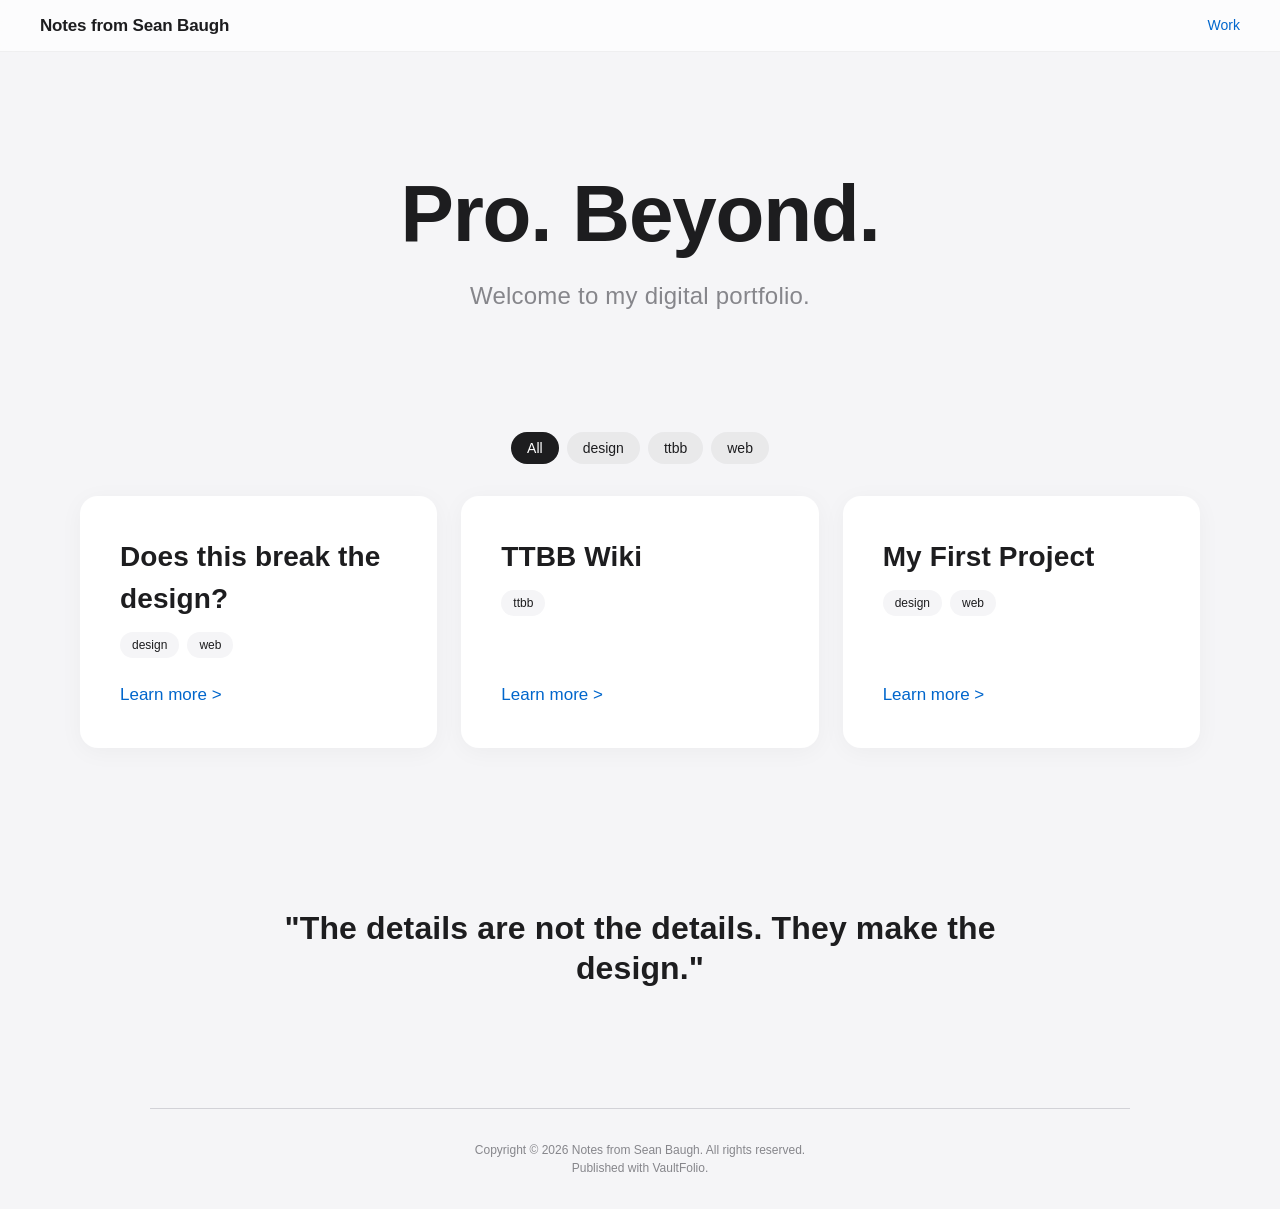
==== commit 752bdb4d: "VaultFolio deploy — 2026-04-24 21:48:28 UTC" ====
--- a/index.html
+++ b/index.html
@@ -4,223 +4,221 @@
   <meta charset="UTF-8" />
   <meta name="viewport" content="width=device-width, initial-scale=1.0" />
   <title>Notes from Sean Baugh</title>
-  <link rel="stylesheet" href="styles.css" />
+  <style>
+*, *::before, *::after { box-sizing: border-box; margin: 0; padding: 0; }
+body.vf-apple {
+  background: #f5f5f7;
+  color: #1d1d1f;
+  font-family: -apple-system, BlinkMacSystemFont, "Segoe UI", Roboto, Helvetica, Arial, sans-serif;
+  line-height: 1.5;
+  -webkit-font-smoothing: antialiased;
+}
+.vf-apple a { color: inherit; text-decoration: none; }
+.vf-apple img { max-width: 100%; height: auto; display: block; border-radius: 12px; }
+
+/* Navigation */
+.vf-nav-ap {
+  position: sticky; top: 0; z-index: 100;
+  background: rgba(255, 255, 255, 0.7);
+  backdrop-filter: saturate(180%) blur(20px);
+  -webkit-backdrop-filter: saturate(180%) blur(20px);
+  border-bottom: 1px solid rgba(0,0,0,0.05);
+  display: flex; justify-content: space-between; align-items: center;
+  padding: 0 40px; height: 52px;
+}
+.vf-nav-ap-logo {
+  font-weight: 600; font-size: 17px; letter-spacing: -0.01em; color: #1d1d1f;
+}
+
+/* Hero */
+.vf-hero-ap {
+  text-align: center; padding: 120px 40px 80px; max-width: 980px; margin: 0 auto;
+}
+.vf-hero-ap-title {
+  font-size: clamp(48px, 8vw, 80px); font-weight: 700; letter-spacing: -0.015em; line-height: 1.05; color: #1d1d1f; margin-bottom: 24px;
+}
+.vf-hero-ap-subtitle {
+  font-size: 24px; font-weight: 400; color: #86868b; line-height: 1.33337; letter-spacing: .009em; max-width: 680px; margin: 0 auto;
+}
+
+/* Projects */
+.vf-filter-bar { display: flex; flex-wrap: wrap; gap: 8px; justify-content: center; margin-bottom: 32px; }
+.vf-filter-btn { background: rgba(0,0,0,0.05); color: #1d1d1f; border: none; padding: 8px 16px; border-radius: 100px; font-size: 14px; cursor: pointer; transition: all 0.2s; font-family: inherit; font-weight: 400; }
+.vf-filter-btn:hover { background: rgba(0,0,0,0.1); }
+.vf-filter-btn.active { background: #1d1d1f; color: #fff; font-weight: 500; }
+
+.vf-projects-ap {
+  padding: 40px; max-width: 1200px; margin: 0 auto;
+}
+.vf-projects-ap-grid {
+  display: grid; grid-template-columns: repeat(auto-fit, minmax(320px, 1fr)); gap: 24px;
+}
+.vf-card-ap {
+  background: #ffffff; border-radius: 18px; padding: 40px; display: flex; flex-direction: column;
+  transition: transform 0.2s cubic-bezier(0,0,0.5,1), box-shadow 0.2s cubic-bezier(0,0,0.5,1);
+  box-shadow: 0 4px 24px rgba(0,0,0,0.04);
+}
+.vf-card-ap:hover {
+  transform: scale(1.02); box-shadow: 0 12px 48px rgba(0,0,0,0.08);
+}
+.vf-card-ap-title {
+  font-size: 28px; font-weight: 600; letter-spacing: .004em; color: #1d1d1f; margin-bottom: 12px;
+}
+.vf-card-ap-desc {
+  font-size: 17px; font-weight: 400; color: #86868b; margin-bottom: 24px; line-height: 1.47;
+}
+.vf-card-ap-tags {
+  display: flex; gap: 8px; flex-wrap: wrap; margin-bottom: 24px;
+}
+.vf-tag-ap {
+  background: #f5f5f7; color: #1d1d1f; font-size: 12px; font-weight: 500; padding: 4px 12px; border-radius: 100px;
+}
+.vf-card-ap-link {
+  margin-top: auto; color: #0066cc; font-size: 17px; font-weight: 400;
+}
+.vf-card-ap-link:hover { text-decoration: underline; }
+
+/* Quote & Footer */
+.vf-quote-ap {
+  text-align: center; padding: 120px 40px; max-width: 800px; margin: 0 auto;
+}
+.vf-quote-ap p {
+  font-size: 32px; font-weight: 600; color: #1d1d1f; line-height: 1.25; letter-spacing: .004em;
+}
+.vf-footer-ap {
+  border-top: 1px solid #d2d2d7; padding: 32px 40px; text-align: center; font-size: 12px; color: #86868b;
+  max-width: 980px; margin: 0 auto;
+}
+
+/* Project Page */
+.vf-page-ap-header {
+  text-align: center; padding: 100px 40px 60px; max-width: 800px; margin: 0 auto;
+}
+.vf-page-ap-title {
+  font-size: 64px; font-weight: 700; color: #1d1d1f; letter-spacing: -0.015em; line-height: 1.05; margin-bottom: 16px;
+}
+.vf-page-ap-meta {
+  font-size: 17px; color: #86868b; font-weight: 400;
+}
+.vf-page-ap-content {
+  background: #ffffff; padding: 80px 40px; border-radius: 32px 32px 0 0; box-shadow: 0 -4px 24px rgba(0,0,0,0.04);
+}
+.vf-prose-ap {
+  max-width: 680px; margin: 0 auto;
+}
+.vf-prose-ap p {
+  font-size: 19px; line-height: 1.6; color: #1d1d1f; margin-bottom: 1.5rem; font-weight: 400;
+}
+.vf-prose-ap h2, .vf-prose-ap h3 {
+  font-weight: 600; color: #1d1d1f; letter-spacing: .004em; margin-top: 2.5rem; margin-bottom: 1rem;
+}
+.vf-prose-ap h2 { font-size: 32px; }
+.vf-prose-ap h3 { font-size: 24px; }
+.vf-prose-ap a { color: #0066cc; text-decoration: none; }
+.vf-prose-ap a:hover { text-decoration: underline; }
+.vf-prose-ap pre, .vf-prose-ap code {
+  background: #f5f5f7; color: #1d1d1f; border-radius: 8px; font-family: ui-monospace, Menlo, Monaco, "Cascadia Mono", "Segoe UI Mono", "Roboto Mono", "Oxygen Mono", "Ubuntu Monospace", "Source Code Pro", "Fira Mono", "Droid Sans Mono", "Courier New", monospace;
+}
+.vf-prose-ap pre { padding: 20px; overflow-x: auto; font-size: 14px; margin: 2rem 0; }
+.vf-prose-ap code { padding: 3px 6px; font-size: 0.9em; }
+.vf-gallery { display: grid; grid-template-columns: repeat(2, 1fr); gap: 24px; margin: 60px 0; }
+.vf-gallery.cols-4 { grid-template-columns: repeat(4, 1fr); }
+.vf-gallery img { margin: 0; border-radius: 20px; box-shadow: 0 4px 20px rgba(0,0,0,0.06); width: 100%; height: 100%; object-fit: cover; }
+.vf-image-single { display: flex; justify-content: center; margin: 60px 0; }
+.vf-prose-ap blockquote {
+  border-left: 4px solid #d2d2d7; padding-left: 1.5rem; color: #86868b; margin: 2rem 0; font-size: 24px; font-style: italic;
+}
+.vf-prose-ap hr { border: none; border-top: 1px solid #d2d2d7; margin: 3rem 0; }
+
+.vf-back-ap {
+  position: absolute; top: 16px; left: 40px; color: #0066cc; font-size: 14px; font-weight: 400; z-index: 200; display: flex; align-items: center;
+}
+.vf-back-ap:hover { text-decoration: underline; }
+</style>
 </head>
-<body>
-
-<!-- ============================================================
-     NAV — deep navy, gold accent border
-     ============================================================ -->
-<nav class="m-nav">
-  <span class="m-nav-logo">Notes from Sean Baugh</span>
-  <div class="m-nav-divider"></div>
-  <span class="m-nav-tagline">Music, ideas, and the work between the notes.</span>
-  <div class="m-nav-right">
-    <a href="#feed" class="m-nav-link">Stories</a>
-    <a href="#feed" class="m-nav-cta">Start reading</a>
+<body class="vf-apple">
+
+<nav class="vf-nav-ap">
+  <div class="vf-nav-ap-logo">Notes from Sean Baugh</div>
+  <div style="display:flex;gap:24px;align-items:center;">
+    <a href="#work" style="color:#0066cc; font-size:14px; font-weight:400;">Work</a>
   </div>
 </nav>
 
-<!-- ============================================================
-     HERO — full-viewport, geometric SVG background
-     ============================================================ -->
-<section class="m-hero">
-  <div class="m-hero-bg"></div>
-  <div class="m-hero-inner">
-    <div class="m-hero-eyebrow">Notes from a conductor</div>
-    <h1 class="m-hero-title">Stay <em>curious.</em></h1>
-    <p class="m-hero-subtitle">Dispatches from a professional musician and conductor — on craft, creativity, collaboration, and what happens when you really listen.</p>
-    <div class="m-hero-cta-row">
-      <a href="#feed" class="m-hero-cta">Start reading</a>
-      <a href="#feed" class="m-hero-cta-ghost">Browse stories</a>
+<header class="vf-hero-ap">
+  <h1 class="vf-hero-ap-title">Pro. Beyond.</h1>
+  <p class="vf-hero-ap-subtitle">Welcome to my digital portfolio.</p>
+</header>
+
+<section id="work" class="vf-projects-ap">
+  
+    <div class="vf-filter-bar">
+      <button class="vf-filter-btn active" data-filter="all">All</button>
+      <button class="vf-filter-btn" data-filter="design">design</button><button class="vf-filter-btn" data-filter="ttbb">ttbb</button><button class="vf-filter-btn" data-filter="web">web</button>
     </div>
-  </div>
-  <div class="m-hero-scroll">scroll</div>
-</section>
-
-<!-- ============================================================
-     DIAGONAL STRIPE BAND — navy with amber diagonals
-     ============================================================ -->
-<div class="m-band-stripe"></div>
-
-<!-- ============================================================
-     TOPIC PILLS (filter bar) — cream background
-     ============================================================ -->
-<div class="m-topics" id="topic-bar">
-  <button class="m-topic-pill active" data-filter="all">All stories</button>
-  <button class="m-topic-pill" data-filter="design">Design</button>
-  <button class="m-topic-pill" data-filter="ttbb">TTBB</button>
-  <button class="m-topic-pill" data-filter="web">Web</button>
-</div>
-
-<!-- ============================================================
-     FEED + SIDEBAR — dot-grid cream background
-     ============================================================ -->
-<div class="m-feed-wrapper">
-  <main class="m-layout" id="feed">
-
-    <!-- FEED -->
-    <div class="m-feed">
-
-      <!-- Featured article -->
-      <a href="pages/ttbb-wiki.html" class="m-article featured m-filter-card" data-tags="ttbb">
-        <div class="m-article-thumb">
-          <div class="m-article-thumb-placeholder">🎵</div>
-        </div>
-        <div class="m-article-body">
-          <div class="m-article-author-row">
-            <div class="m-author-avatar">SB</div>
-            <span class="m-author-name">Sean Baugh</span>
-          </div>
-          <div class="m-article-title">TTBB Wiki</div>
-          <div class="m-article-excerpt">A comprehensive reference for tenor-bass choral repertoire — voicings, editions, programming ideas, and notes from the podium.</div>
-          <div class="m-article-meta">
-            <span class="m-article-tag">TTBB</span>
-            <span>Apr 24</span>
-            <span>·</span>
-            <span>5 min read</span>
-          </div>
-        </div>
-      </a>
-
-      <!-- Standard article -->
-      <a href="pages/my-first-project.html" class="m-article m-filter-card" data-tags="design web">
-        <div class="m-article-body">
-          <div class="m-article-author-row">
-            <div class="m-author-avatar">SB</div>
-            <span class="m-author-name">Sean Baugh</span>
-          </div>
-          <div class="m-article-title">My First Project</div>
-          <div class="m-article-excerpt">Where it all started — the design decisions, the web work, and what I'd do differently now.</div>
-          <div class="m-article-meta">
-            <span class="m-article-tag">Design</span>
-            <span class="m-article-tag">Web</span>
-            <span>Apr 2026</span>
-            <span>·</span>
-            <span>3 min read</span>
-          </div>
-        </div>
-        <div class="m-article-thumb">
-          <div class="m-article-thumb-placeholder">🖥️</div>
-        </div>
-      </a>
-
-    </div><!-- /m-feed -->
-
-    <!-- SIDEBAR -->
-    <aside class="m-sidebar">
-
-      <!-- About the author -->
-      <div class="m-sidebar-section">
-        <div class="m-sidebar-heading">About the author</div>
-        <div class="m-sidebar-author">
-          <div class="m-sidebar-avatar">SB</div>
-          <div>
-            <div class="m-sidebar-author-name">Sean Baugh</div>
-          </div>
-        </div>
-        <p class="m-sidebar-author-bio">Professional musician and conductor. Writing about choral music, performance practice, creativity, and the small details that make everything else possible.</p>
-      </div>
-
-      <!-- Topics -->
-      <div class="m-sidebar-section">
-        <div class="m-sidebar-heading">Topics</div>
-        <div class="m-sidebar-topics">
-          <span class="m-sidebar-topic">Choral Music</span>
-          <span class="m-sidebar-topic">Conducting</span>
-          <span class="m-sidebar-topic">TTBB</span>
-          <span class="m-sidebar-topic">Design</span>
-          <span class="m-sidebar-topic">Web</span>
-          <span class="m-sidebar-topic">Creativity</span>
-        </div>
-      </div>
-
-      <!-- More reading -->
-      <div class="m-sidebar-section">
-        <div class="m-sidebar-heading">More from Sean Baugh</div>
-
-        <a href="pages/ttbb-wiki.html" class="m-sidebar-article">
-          <div class="m-sidebar-num">01</div>
-          <div>
-            <div class="m-sidebar-article-title">TTBB Wiki</div>
-            <div class="m-sidebar-article-meta">5 min read · TTBB</div>
-          </div>
-        </a>
-
-        <a href="pages/my-first-project.html" class="m-sidebar-article">
-          <div class="m-sidebar-num">02</div>
-          <div>
-            <div class="m-sidebar-article-title">My First Project</div>
-            <div class="m-sidebar-article-meta">3 min read · Design · Web</div>
-          </div>
-        </a>
-
-      </div>
-
-      <!-- Quote -->
-      <div class="m-sidebar-section">
-        <p class="m-sidebar-quote">"The details are not the details. They make the design."</p>
-      </div>
-
-    </aside>
-
-  </main>
-</div><!-- /m-feed-wrapper -->
-
-<!-- ============================================================
-     CROSSHATCH QUOTE SECTION — navy grid with gold quote
-     ============================================================ -->
-<section class="m-section-crosshatch">
-  <div class="m-section-crosshatch-inner">
-    <blockquote>
-      "The details are not the details.<br>They make the design."
-    </blockquote>
-    <cite>— Charles Eames</cite>
+  
+  <div class="vf-projects-ap-grid">
+    
+<a href="pages/does-this-break-the-design.html" class="vf-card-ap vf-filter-card" data-tags="design web">
+  <div class="vf-card-ap-title">Does this break the design?</div>
+  
+  <div class="vf-card-ap-tags"><span class="vf-tag-ap">design</span><span class="vf-tag-ap">web</span></div>
+  <div class="vf-card-ap-link">Learn more &gt;</div>
+</a>
+
+<a href="pages/ttbb-wiki.html" class="vf-card-ap vf-filter-card" data-tags="ttbb">
+  <div class="vf-card-ap-title">TTBB Wiki</div>
+  
+  <div class="vf-card-ap-tags"><span class="vf-tag-ap">ttbb</span></div>
+  <div class="vf-card-ap-link">Learn more &gt;</div>
+</a>
+
+<a href="pages/my-first-project.html" class="vf-card-ap vf-filter-card" data-tags="design web">
+  <div class="vf-card-ap-title">My First Project</div>
+  
+  <div class="vf-card-ap-tags"><span class="vf-tag-ap">design</span><span class="vf-tag-ap">web</span></div>
+  <div class="vf-card-ap-link">Learn more &gt;</div>
+</a>
   </div>
 </section>
 
-<!-- ============================================================
-     CHEVRON BAND — beige with gold + blue diagonals
-     ============================================================ -->
-<div class="m-band-chevron"></div>
-
-<!-- ============================================================
-     FOOTER — navy, gold top border
-     ============================================================ -->
-<footer class="m-footer">
-  <a href="#" class="m-footer-link">About</a>
-  <a href="#feed" class="m-footer-link">Stories</a>
-  <a href="#" class="m-footer-link">Contact</a>
-  <span class="m-footer-copy">© 2026 Notes from Sean Baugh</span>
+<section class="vf-quote-ap">
+  <p>&quot;The details are not the details. They make the design.&quot;</p>
+</section>
+
+<footer class="vf-footer-ap">
+  Copyright &copy; 2026 Notes from Sean Baugh. All rights reserved. <br/>
+  Published with VaultFolio.
 </footer>
 
-<!-- ============================================================
-     FILTER SCRIPT
-     ============================================================ -->
 <script>
-(function () {
-  var pills = document.querySelectorAll('.m-topic-pill');
-  var cards = document.querySelectorAll('.m-filter-card');
-
-  pills.forEach(function (pill) {
-    pill.addEventListener('click', function () {
-      pills.forEach(function (p) { p.classList.remove('active'); });
-      pill.classList.add('active');
-
-      var filter = pill.getAttribute('data-filter');
-
-      cards.forEach(function (card) {
-        if (filter === 'all') {
-          card.style.display = '';
+document.addEventListener("DOMContentLoaded", () => {
+  const filters = document.querySelectorAll(".vf-filter-btn");
+  const cards = document.querySelectorAll(".vf-filter-card");
+  
+  filters.forEach(btn => {
+    btn.addEventListener("click", () => {
+      filters.forEach(f => f.classList.remove("active"));
+      btn.classList.add("active");
+      
+      const tag = btn.getAttribute("data-filter");
+      
+      cards.forEach(card => {
+        if (tag === "all") {
+          card.style.display = "";
         } else {
-          var tags = (card.getAttribute('data-tags') || '').split(' ');
-          card.style.display = tags.includes(filter) ? '' : 'none';
+          const cardTags = card.getAttribute("data-tags") || "";
+          const tList = cardTags.split(" ");
+          if (tList.includes(tag)) {
+            card.style.display = "";
+          } else {
+            card.style.display = "none";
+          }
         }
       });
     });
   });
-}());
+});
 </script>
-
 </body>
-</html>
+</html>
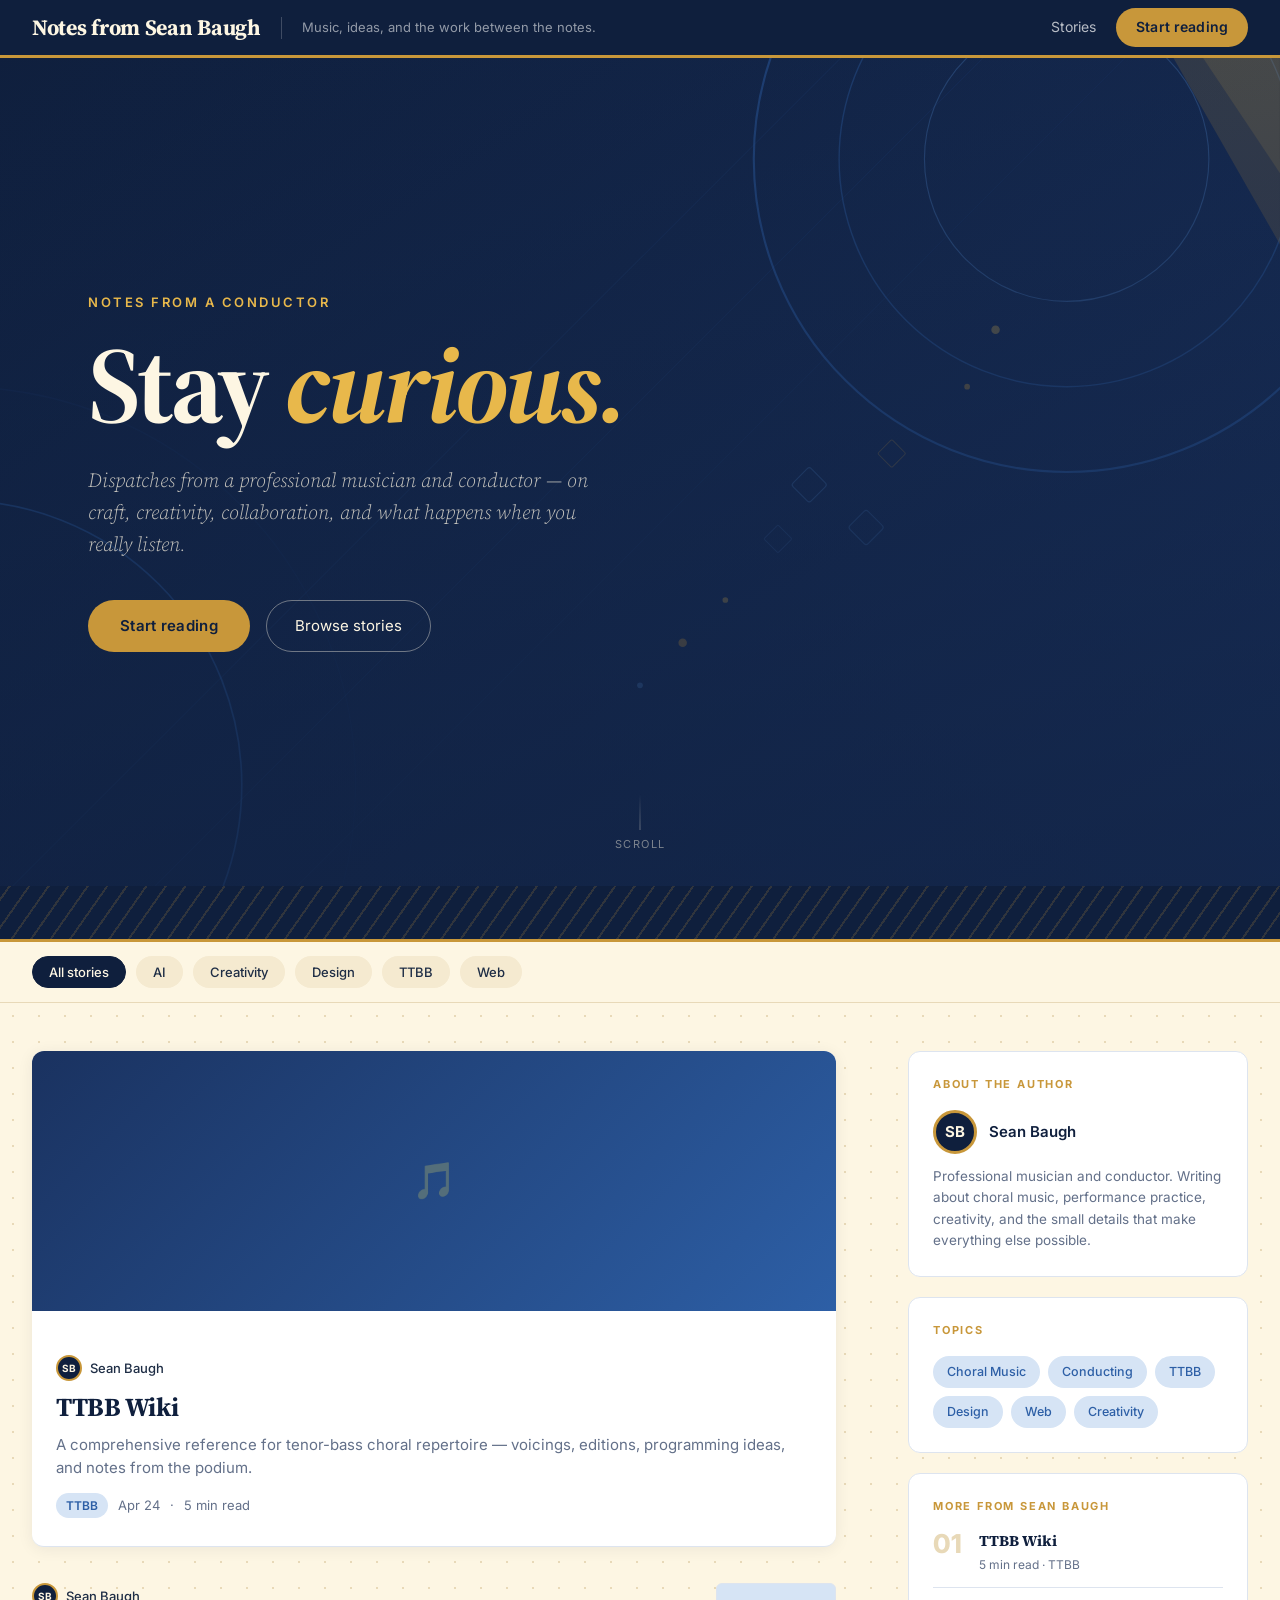
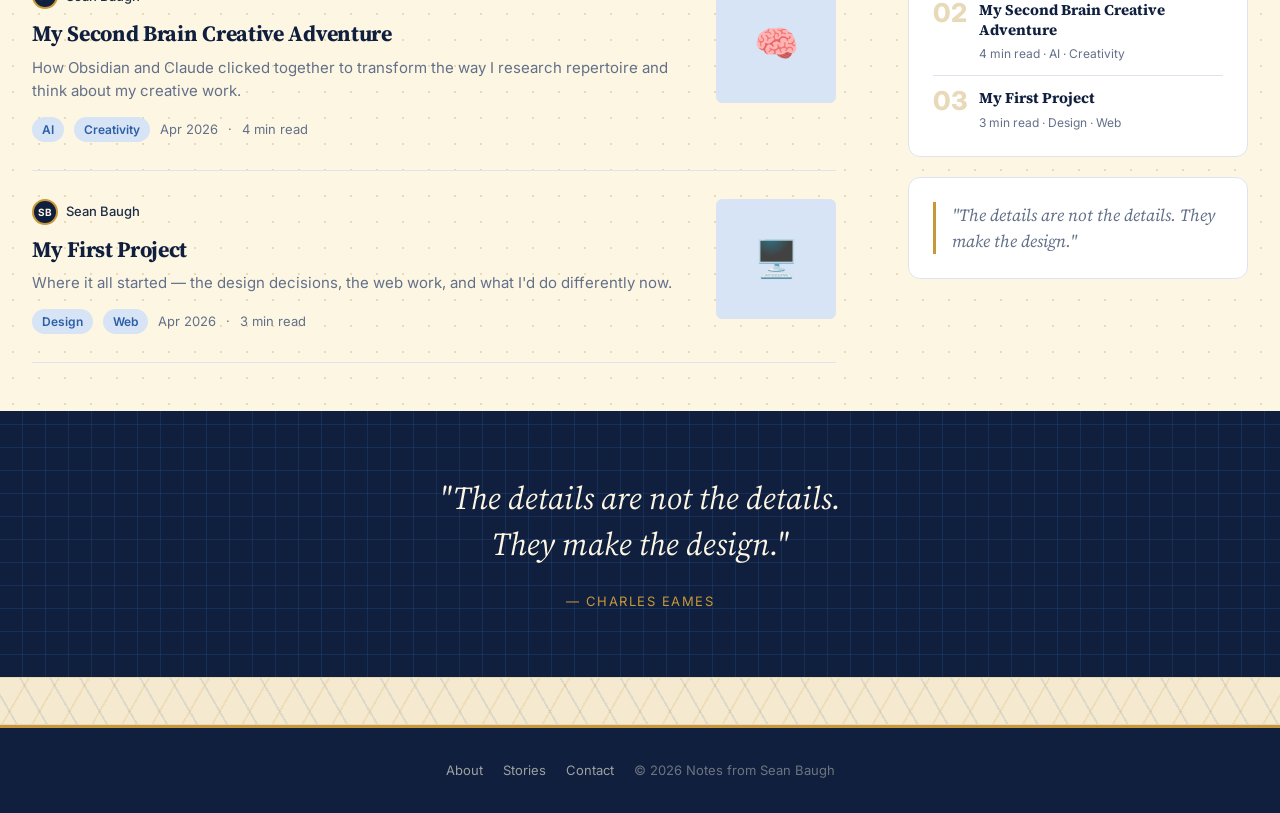
==== commit 05fec0d9: "Add files via upload" ====
--- a/index.html
+++ b/index.html
@@ -4,221 +4,220 @@
   <meta charset="UTF-8" />
   <meta name="viewport" content="width=device-width, initial-scale=1.0" />
   <title>Notes from Sean Baugh</title>
-  <style>
-*, *::before, *::after { box-sizing: border-box; margin: 0; padding: 0; }
-body.vf-apple {
-  background: #f5f5f7;
-  color: #1d1d1f;
-  font-family: -apple-system, BlinkMacSystemFont, "Segoe UI", Roboto, Helvetica, Arial, sans-serif;
-  line-height: 1.5;
-  -webkit-font-smoothing: antialiased;
-}
-.vf-apple a { color: inherit; text-decoration: none; }
-.vf-apple img { max-width: 100%; height: auto; display: block; border-radius: 12px; }
-
-/* Navigation */
-.vf-nav-ap {
-  position: sticky; top: 0; z-index: 100;
-  background: rgba(255, 255, 255, 0.7);
-  backdrop-filter: saturate(180%) blur(20px);
-  -webkit-backdrop-filter: saturate(180%) blur(20px);
-  border-bottom: 1px solid rgba(0,0,0,0.05);
-  display: flex; justify-content: space-between; align-items: center;
-  padding: 0 40px; height: 52px;
-}
-.vf-nav-ap-logo {
-  font-weight: 600; font-size: 17px; letter-spacing: -0.01em; color: #1d1d1f;
-}
-
-/* Hero */
-.vf-hero-ap {
-  text-align: center; padding: 120px 40px 80px; max-width: 980px; margin: 0 auto;
-}
-.vf-hero-ap-title {
-  font-size: clamp(48px, 8vw, 80px); font-weight: 700; letter-spacing: -0.015em; line-height: 1.05; color: #1d1d1f; margin-bottom: 24px;
-}
-.vf-hero-ap-subtitle {
-  font-size: 24px; font-weight: 400; color: #86868b; line-height: 1.33337; letter-spacing: .009em; max-width: 680px; margin: 0 auto;
-}
-
-/* Projects */
-.vf-filter-bar { display: flex; flex-wrap: wrap; gap: 8px; justify-content: center; margin-bottom: 32px; }
-.vf-filter-btn { background: rgba(0,0,0,0.05); color: #1d1d1f; border: none; padding: 8px 16px; border-radius: 100px; font-size: 14px; cursor: pointer; transition: all 0.2s; font-family: inherit; font-weight: 400; }
-.vf-filter-btn:hover { background: rgba(0,0,0,0.1); }
-.vf-filter-btn.active { background: #1d1d1f; color: #fff; font-weight: 500; }
-
-.vf-projects-ap {
-  padding: 40px; max-width: 1200px; margin: 0 auto;
-}
-.vf-projects-ap-grid {
-  display: grid; grid-template-columns: repeat(auto-fit, minmax(320px, 1fr)); gap: 24px;
-}
-.vf-card-ap {
-  background: #ffffff; border-radius: 18px; padding: 40px; display: flex; flex-direction: column;
-  transition: transform 0.2s cubic-bezier(0,0,0.5,1), box-shadow 0.2s cubic-bezier(0,0,0.5,1);
-  box-shadow: 0 4px 24px rgba(0,0,0,0.04);
-}
-.vf-card-ap:hover {
-  transform: scale(1.02); box-shadow: 0 12px 48px rgba(0,0,0,0.08);
-}
-.vf-card-ap-title {
-  font-size: 28px; font-weight: 600; letter-spacing: .004em; color: #1d1d1f; margin-bottom: 12px;
-}
-.vf-card-ap-desc {
-  font-size: 17px; font-weight: 400; color: #86868b; margin-bottom: 24px; line-height: 1.47;
-}
-.vf-card-ap-tags {
-  display: flex; gap: 8px; flex-wrap: wrap; margin-bottom: 24px;
-}
-.vf-tag-ap {
-  background: #f5f5f7; color: #1d1d1f; font-size: 12px; font-weight: 500; padding: 4px 12px; border-radius: 100px;
-}
-.vf-card-ap-link {
-  margin-top: auto; color: #0066cc; font-size: 17px; font-weight: 400;
-}
-.vf-card-ap-link:hover { text-decoration: underline; }
-
-/* Quote & Footer */
-.vf-quote-ap {
-  text-align: center; padding: 120px 40px; max-width: 800px; margin: 0 auto;
-}
-.vf-quote-ap p {
-  font-size: 32px; font-weight: 600; color: #1d1d1f; line-height: 1.25; letter-spacing: .004em;
-}
-.vf-footer-ap {
-  border-top: 1px solid #d2d2d7; padding: 32px 40px; text-align: center; font-size: 12px; color: #86868b;
-  max-width: 980px; margin: 0 auto;
-}
-
-/* Project Page */
-.vf-page-ap-header {
-  text-align: center; padding: 100px 40px 60px; max-width: 800px; margin: 0 auto;
-}
-.vf-page-ap-title {
-  font-size: 64px; font-weight: 700; color: #1d1d1f; letter-spacing: -0.015em; line-height: 1.05; margin-bottom: 16px;
-}
-.vf-page-ap-meta {
-  font-size: 17px; color: #86868b; font-weight: 400;
-}
-.vf-page-ap-content {
-  background: #ffffff; padding: 80px 40px; border-radius: 32px 32px 0 0; box-shadow: 0 -4px 24px rgba(0,0,0,0.04);
-}
-.vf-prose-ap {
-  max-width: 680px; margin: 0 auto;
-}
-.vf-prose-ap p {
-  font-size: 19px; line-height: 1.6; color: #1d1d1f; margin-bottom: 1.5rem; font-weight: 400;
-}
-.vf-prose-ap h2, .vf-prose-ap h3 {
-  font-weight: 600; color: #1d1d1f; letter-spacing: .004em; margin-top: 2.5rem; margin-bottom: 1rem;
-}
-.vf-prose-ap h2 { font-size: 32px; }
-.vf-prose-ap h3 { font-size: 24px; }
-.vf-prose-ap a { color: #0066cc; text-decoration: none; }
-.vf-prose-ap a:hover { text-decoration: underline; }
-.vf-prose-ap pre, .vf-prose-ap code {
-  background: #f5f5f7; color: #1d1d1f; border-radius: 8px; font-family: ui-monospace, Menlo, Monaco, "Cascadia Mono", "Segoe UI Mono", "Roboto Mono", "Oxygen Mono", "Ubuntu Monospace", "Source Code Pro", "Fira Mono", "Droid Sans Mono", "Courier New", monospace;
-}
-.vf-prose-ap pre { padding: 20px; overflow-x: auto; font-size: 14px; margin: 2rem 0; }
-.vf-prose-ap code { padding: 3px 6px; font-size: 0.9em; }
-.vf-gallery { display: grid; grid-template-columns: repeat(2, 1fr); gap: 24px; margin: 60px 0; }
-.vf-gallery.cols-4 { grid-template-columns: repeat(4, 1fr); }
-.vf-gallery img { margin: 0; border-radius: 20px; box-shadow: 0 4px 20px rgba(0,0,0,0.06); width: 100%; height: 100%; object-fit: cover; }
-.vf-image-single { display: flex; justify-content: center; margin: 60px 0; }
-.vf-prose-ap blockquote {
-  border-left: 4px solid #d2d2d7; padding-left: 1.5rem; color: #86868b; margin: 2rem 0; font-size: 24px; font-style: italic;
-}
-.vf-prose-ap hr { border: none; border-top: 1px solid #d2d2d7; margin: 3rem 0; }
-
-.vf-back-ap {
-  position: absolute; top: 16px; left: 40px; color: #0066cc; font-size: 14px; font-weight: 400; z-index: 200; display: flex; align-items: center;
-}
-.vf-back-ap:hover { text-decoration: underline; }
-</style>
+  <link rel="stylesheet" href="styles.css" />
 </head>
-<body class="vf-apple">
-
-<nav class="vf-nav-ap">
-  <div class="vf-nav-ap-logo">Notes from Sean Baugh</div>
-  <div style="display:flex;gap:24px;align-items:center;">
-    <a href="#work" style="color:#0066cc; font-size:14px; font-weight:400;">Work</a>
+<body>
+
+<!-- NAV -->
+<nav class="m-nav">
+  <span class="m-nav-logo">Notes from Sean Baugh</span>
+  <div class="m-nav-divider"></div>
+  <span class="m-nav-tagline">Music, ideas, and the work between the notes.</span>
+  <div class="m-nav-right">
+    <a href="#feed" class="m-nav-link">Stories</a>
+    <a href="#feed" class="m-nav-cta">Start reading</a>
   </div>
 </nav>
 
-<header class="vf-hero-ap">
-  <h1 class="vf-hero-ap-title">Pro. Beyond.</h1>
-  <p class="vf-hero-ap-subtitle">Welcome to my digital portfolio.</p>
-</header>
-
-<section id="work" class="vf-projects-ap">
-  
-    <div class="vf-filter-bar">
-      <button class="vf-filter-btn active" data-filter="all">All</button>
-      <button class="vf-filter-btn" data-filter="design">design</button><button class="vf-filter-btn" data-filter="ttbb">ttbb</button><button class="vf-filter-btn" data-filter="web">web</button>
+<!-- HERO -->
+<section class="m-hero">
+  <div class="m-hero-bg"></div>
+  <div class="m-hero-inner">
+    <div class="m-hero-eyebrow">Notes from a conductor</div>
+    <h1 class="m-hero-title">Stay <em>curious.</em></h1>
+    <p class="m-hero-subtitle">Dispatches from a professional musician and conductor — on craft, creativity, collaboration, and what happens when you really listen.</p>
+    <div class="m-hero-cta-row">
+      <a href="#feed" class="m-hero-cta">Start reading</a>
+      <a href="#feed" class="m-hero-cta-ghost">Browse stories</a>
     </div>
-  
-  <div class="vf-projects-ap-grid">
-    
-<a href="pages/does-this-break-the-design.html" class="vf-card-ap vf-filter-card" data-tags="design web">
-  <div class="vf-card-ap-title">Does this break the design?</div>
-  
-  <div class="vf-card-ap-tags"><span class="vf-tag-ap">design</span><span class="vf-tag-ap">web</span></div>
-  <div class="vf-card-ap-link">Learn more &gt;</div>
-</a>
-
-<a href="pages/ttbb-wiki.html" class="vf-card-ap vf-filter-card" data-tags="ttbb">
-  <div class="vf-card-ap-title">TTBB Wiki</div>
-  
-  <div class="vf-card-ap-tags"><span class="vf-tag-ap">ttbb</span></div>
-  <div class="vf-card-ap-link">Learn more &gt;</div>
-</a>
-
-<a href="pages/my-first-project.html" class="vf-card-ap vf-filter-card" data-tags="design web">
-  <div class="vf-card-ap-title">My First Project</div>
-  
-  <div class="vf-card-ap-tags"><span class="vf-tag-ap">design</span><span class="vf-tag-ap">web</span></div>
-  <div class="vf-card-ap-link">Learn more &gt;</div>
-</a>
+  </div>
+  <div class="m-hero-scroll">scroll</div>
+</section>
+
+<!-- DIAGONAL STRIPE BAND -->
+<div class="m-band-stripe"></div>
+
+<!-- TOPIC PILLS -->
+<div class="m-topics" id="topic-bar">
+  <button class="m-topic-pill active" data-filter="all">All stories</button>
+  <button class="m-topic-pill" data-filter="ai">AI</button>
+  <button class="m-topic-pill" data-filter="creativity">Creativity</button>
+  <button class="m-topic-pill" data-filter="design">Design</button>
+  <button class="m-topic-pill" data-filter="ttbb">TTBB</button>
+  <button class="m-topic-pill" data-filter="web">Web</button>
+</div>
+
+<!-- FEED + SIDEBAR -->
+<div class="m-feed-wrapper">
+  <main class="m-layout" id="feed">
+
+    <div class="m-feed">
+
+      <!-- Featured article -->
+      <a href="pages/ttbb-wiki.html" class="m-article featured m-filter-card" data-tags="ttbb">
+        <div class="m-article-thumb">
+          <div class="m-article-thumb-placeholder">🎵</div>
+        </div>
+        <div class="m-article-body">
+          <div class="m-article-author-row">
+            <div class="m-author-avatar">SB</div>
+            <span class="m-author-name">Sean Baugh</span>
+          </div>
+          <div class="m-article-title">TTBB Wiki</div>
+          <div class="m-article-excerpt">A comprehensive reference for tenor-bass choral repertoire — voicings, editions, programming ideas, and notes from the podium.</div>
+          <div class="m-article-meta">
+            <span class="m-article-tag">TTBB</span>
+            <span>Apr 24</span>
+            <span>·</span>
+            <span>5 min read</span>
+          </div>
+        </div>
+      </a>
+
+      <!-- Standard article -->
+      <a href="pages/my-second-brain-creative-adventure.html" class="m-article m-filter-card" data-tags="ai creativity">
+        <div class="m-article-body">
+          <div class="m-article-author-row">
+            <div class="m-author-avatar">SB</div>
+            <span class="m-author-name">Sean Baugh</span>
+          </div>
+          <div class="m-article-title">My Second Brain Creative Adventure</div>
+          <div class="m-article-excerpt">How Obsidian and Claude clicked together to transform the way I research repertoire and think about my creative work.</div>
+          <div class="m-article-meta">
+            <span class="m-article-tag">AI</span>
+            <span class="m-article-tag">Creativity</span>
+            <span>Apr 2026</span>
+            <span>·</span>
+            <span>4 min read</span>
+          </div>
+        </div>
+        <div class="m-article-thumb">
+          <div class="m-article-thumb-placeholder">🧠</div>
+        </div>
+      </a>
+
+      <!-- Standard article -->
+      <a href="pages/my-first-project.html" class="m-article m-filter-card" data-tags="design web">
+        <div class="m-article-body">
+          <div class="m-article-author-row">
+            <div class="m-author-avatar">SB</div>
+            <span class="m-author-name">Sean Baugh</span>
+          </div>
+          <div class="m-article-title">My First Project</div>
+          <div class="m-article-excerpt">Where it all started — the design decisions, the web work, and what I'd do differently now.</div>
+          <div class="m-article-meta">
+            <span class="m-article-tag">Design</span>
+            <span class="m-article-tag">Web</span>
+            <span>Apr 2026</span>
+            <span>·</span>
+            <span>3 min read</span>
+          </div>
+        </div>
+        <div class="m-article-thumb">
+          <div class="m-article-thumb-placeholder">🖥️</div>
+        </div>
+      </a>
+
+    </div><!-- /m-feed -->
+
+    <!-- SIDEBAR -->
+    <aside class="m-sidebar">
+
+      <div class="m-sidebar-section">
+        <div class="m-sidebar-heading">About the author</div>
+        <div class="m-sidebar-author">
+          <div class="m-sidebar-avatar">SB</div>
+          <div><div class="m-sidebar-author-name">Sean Baugh</div></div>
+        </div>
+        <p class="m-sidebar-author-bio">Professional musician and conductor. Writing about choral music, performance practice, creativity, and the small details that make everything else possible.</p>
+      </div>
+
+      <div class="m-sidebar-section">
+        <div class="m-sidebar-heading">Topics</div>
+        <div class="m-sidebar-topics">
+          <span class="m-sidebar-topic">Choral Music</span>
+          <span class="m-sidebar-topic">Conducting</span>
+          <span class="m-sidebar-topic">TTBB</span>
+          <span class="m-sidebar-topic">Design</span>
+          <span class="m-sidebar-topic">Web</span>
+          <span class="m-sidebar-topic">Creativity</span>
+        </div>
+      </div>
+
+      <div class="m-sidebar-section">
+        <div class="m-sidebar-heading">More from Sean Baugh</div>
+        <a href="pages/ttbb-wiki.html" class="m-sidebar-article">
+          <div class="m-sidebar-num">01</div>
+          <div>
+            <div class="m-sidebar-article-title">TTBB Wiki</div>
+            <div class="m-sidebar-article-meta">5 min read · TTBB</div>
+          </div>
+        </a>
+        <a href="pages/my-second-brain-creative-adventure.html" class="m-sidebar-article">
+          <div class="m-sidebar-num">02</div>
+          <div>
+            <div class="m-sidebar-article-title">My Second Brain Creative Adventure</div>
+            <div class="m-sidebar-article-meta">4 min read · AI · Creativity</div>
+          </div>
+        </a>
+        <a href="pages/my-first-project.html" class="m-sidebar-article">
+          <div class="m-sidebar-num">03</div>
+          <div>
+            <div class="m-sidebar-article-title">My First Project</div>
+            <div class="m-sidebar-article-meta">3 min read · Design · Web</div>
+          </div>
+        </a>
+      </div>
+
+      <div class="m-sidebar-section">
+        <p class="m-sidebar-quote">"The details are not the details. They make the design."</p>
+      </div>
+
+    </aside>
+
+  </main>
+</div><!-- /m-feed-wrapper -->
+
+<!-- CROSSHATCH QUOTE SECTION -->
+<section class="m-section-crosshatch">
+  <div class="m-section-crosshatch-inner">
+    <blockquote>"The details are not the details.<br>They make the design."</blockquote>
+    <cite>— Charles Eames</cite>
   </div>
 </section>
 
-<section class="vf-quote-ap">
-  <p>&quot;The details are not the details. They make the design.&quot;</p>
-</section>
-
-<footer class="vf-footer-ap">
-  Copyright &copy; 2026 Notes from Sean Baugh. All rights reserved. <br/>
-  Published with VaultFolio.
+<!-- CHEVRON BAND -->
+<div class="m-band-chevron"></div>
+
+<!-- FOOTER -->
+<footer class="m-footer">
+  <a href="#" class="m-footer-link">About</a>
+  <a href="#feed" class="m-footer-link">Stories</a>
+  <a href="#" class="m-footer-link">Contact</a>
+  <span class="m-footer-copy">© 2026 Notes from Sean Baugh</span>
 </footer>
 
 <script>
-document.addEventListener("DOMContentLoaded", () => {
-  const filters = document.querySelectorAll(".vf-filter-btn");
-  const cards = document.querySelectorAll(".vf-filter-card");
-  
-  filters.forEach(btn => {
-    btn.addEventListener("click", () => {
-      filters.forEach(f => f.classList.remove("active"));
-      btn.classList.add("active");
-      
-      const tag = btn.getAttribute("data-filter");
-      
-      cards.forEach(card => {
-        if (tag === "all") {
-          card.style.display = "";
+(function () {
+  var pills = document.querySelectorAll('.m-topic-pill');
+  var cards = document.querySelectorAll('.m-filter-card');
+  pills.forEach(function (pill) {
+    pill.addEventListener('click', function () {
+      pills.forEach(function (p) { p.classList.remove('active'); });
+      pill.classList.add('active');
+      var filter = pill.getAttribute('data-filter');
+      cards.forEach(function (card) {
+        if (filter === 'all') {
+          card.style.display = '';
         } else {
-          const cardTags = card.getAttribute("data-tags") || "";
-          const tList = cardTags.split(" ");
-          if (tList.includes(tag)) {
-            card.style.display = "";
-          } else {
-            card.style.display = "none";
-          }
+          var tags = (card.getAttribute('data-tags') || '').split(' ');
+          card.style.display = tags.includes(filter) ? '' : 'none';
         }
       });
     });
   });
-});
+}());
 </script>
+
 </body>
-</html>+</html>
--- a/styles.css
+++ b/styles.css
@@ -0,0 +1,866 @@
+/* ============================================================
+   Notes from Sean Baugh — styles.css
+   Palette: deep navy · slate blue · warm amber/gold · cream/beige
+   ============================================================ */
+
+@import url('https://fonts.googleapis.com/css2?family=Source+Serif+4:ital,opsz,wght@0,8..60,300;0,8..60,400;0,8..60,600;0,8..60,700;1,8..60,300;1,8..60,400;1,8..60,600&family=Inter:wght@300;400;500;600&display=swap');
+
+*, *::before, *::after { box-sizing: border-box; margin: 0; padding: 0; }
+
+/* ---- Design tokens ---- */
+:root {
+  /* Blues */
+  --navy:        #0f1f3d;
+  --navy-mid:    #1a3260;
+  --blue:        #2d5fa6;
+  --blue-light:  #4a7fc1;
+  --sky:         #d6e4f5;
+
+  /* Ambers / Beige */
+  --gold:        #c8973a;
+  --amber:       #e8b84b;
+  --cream:       #fdf6e3;
+  --beige:       #f5ead0;
+  --sand:        #e8d9b8;
+
+  /* Neutrals */
+  --white:       #ffffff;
+  --off-white:   #fafaf8;
+  --near-black:  #111827;
+  --dark-text:   #1e2d45;
+  --mid-gray:    #637089;
+  --border:      #dde4ef;
+
+  --serif: 'Source Serif 4', 'Georgia', serif;
+  --sans:  'Inter', -apple-system, BlinkMacSystemFont, 'Segoe UI', sans-serif;
+}
+
+html { font-size: 16px; scroll-behavior: smooth; }
+
+body {
+  background: var(--off-white);
+  color: var(--dark-text);
+  font-family: var(--sans);
+  -webkit-font-smoothing: antialiased;
+  -moz-osx-font-smoothing: grayscale;
+  line-height: 1.6;
+}
+
+a { color: inherit; text-decoration: none; }
+img { max-width: 100%; height: auto; display: block; }
+
+/* ============================================================
+   NAV — navy with gold accent
+   ============================================================ */
+.m-nav {
+  position: sticky;
+  top: 0;
+  z-index: 200;
+  background: var(--navy);
+  border-bottom: 3px solid var(--gold);
+  height: 58px;
+  display: flex;
+  align-items: center;
+  padding: 0 32px;
+  gap: 20px;
+}
+
+.m-nav-logo {
+  font-family: var(--serif);
+  font-size: 22px;
+  font-weight: 700;
+  letter-spacing: -0.3px;
+  color: var(--cream);
+  flex-shrink: 0;
+}
+
+.m-nav-divider {
+  width: 1px;
+  height: 22px;
+  background: rgba(255,255,255,0.2);
+  flex-shrink: 0;
+}
+
+.m-nav-tagline {
+  font-family: var(--sans);
+  font-size: 13px;
+  color: rgba(255,255,255,0.55);
+  flex: 1;
+  white-space: nowrap;
+  overflow: hidden;
+  text-overflow: ellipsis;
+}
+
+.m-nav-right {
+  display: flex;
+  align-items: center;
+  gap: 20px;
+  flex-shrink: 0;
+}
+
+.m-nav-link {
+  font-size: 14px;
+  color: rgba(255,255,255,0.7);
+  transition: color 0.15s;
+}
+.m-nav-link:hover { color: var(--amber); }
+
+.m-nav-cta {
+  background: var(--gold);
+  color: var(--navy);
+  font-size: 14px;
+  font-weight: 600;
+  padding: 8px 20px;
+  border-radius: 100px;
+  transition: background 0.15s, transform 0.1s;
+  letter-spacing: 0.01em;
+}
+.m-nav-cta:hover { background: var(--amber); transform: translateY(-1px); }
+
+/* ============================================================
+   HERO — full-viewport with inline SVG geometric background
+   ============================================================ */
+.m-hero {
+  position: relative;
+  min-height: 92vh;
+  display: flex;
+  align-items: center;
+  overflow: hidden;
+  background: var(--navy);
+}
+
+.m-hero-bg {
+  position: absolute;
+  inset: 0;
+  background-image: url("data:image/svg+xml,%3Csvg xmlns='http://www.w3.org/2000/svg' width='900' height='600' viewBox='0 0 900 600'%3E%3Cdefs%3E%3ClinearGradient id='g1' x1='0%25' y1='0%25' x2='100%25' y2='100%25'%3E%3Cstop offset='0%25' stop-color='%230f1f3d'/%3E%3Cstop offset='100%25' stop-color='%231a3260'/%3E%3C/linearGradient%3E%3C/defs%3E%3Crect width='900' height='600' fill='url(%23g1)'/%3E%3Ccircle cx='750' cy='80' r='220' fill='none' stroke='%232d5fa6' stroke-width='1.5' opacity='0.5'/%3E%3Ccircle cx='750' cy='80' r='160' fill='none' stroke='%232d5fa6' stroke-width='1' opacity='0.4'/%3E%3Ccircle cx='750' cy='80' r='100' fill='none' stroke='%234a7fc1' stroke-width='0.8' opacity='0.35'/%3E%3Ccircle cx='-30' cy='520' r='200' fill='none' stroke='%232d5fa6' stroke-width='1.2' opacity='0.45'/%3E%3Ccircle cx='-30' cy='520' r='280' fill='none' stroke='%231a3260' stroke-width='1' opacity='0.3'/%3E%3Cline x1='0' y1='600' x2='600' y2='0' stroke='%232d5fa6' stroke-width='0.6' opacity='0.2'/%3E%3Cline x1='100' y1='600' x2='700' y2='0' stroke='%232d5fa6' stroke-width='0.6' opacity='0.15'/%3E%3Cline x1='200' y1='600' x2='800' y2='0' stroke='%232d5fa6' stroke-width='0.6' opacity='0.1'/%3E%3Cpolygon points='820,0 900,0 900,140' fill='%23c8973a' opacity='0.18'/%3E%3Cpolygon points='840,0 900,0 900,90' fill='%23e8b84b' opacity='0.12'/%3E%3Crect x='560' y='300' width='18' height='18' rx='2' fill='none' stroke='%234a7fc1' stroke-width='0.8' opacity='0.3' transform='rotate(45 569 309)'/%3E%3Crect x='600' y='330' width='18' height='18' rx='2' fill='none' stroke='%234a7fc1' stroke-width='0.8' opacity='0.25' transform='rotate(45 609 339)'/%3E%3Crect x='540' y='340' width='14' height='14' rx='1' fill='none' stroke='%234a7fc1' stroke-width='0.7' opacity='0.2' transform='rotate(45 547 347)'/%3E%3Crect x='620' y='280' width='14' height='14' rx='1' fill='none' stroke='%23c8973a' stroke-width='0.7' opacity='0.25' transform='rotate(45 627 287)'/%3E%3Ccircle cx='480' cy='420' r='3' fill='%23c8973a' opacity='0.4'/%3E%3Ccircle cx='510' cy='390' r='2' fill='%23e8b84b' opacity='0.35'/%3E%3Ccircle cx='450' cy='450' r='2' fill='%234a7fc1' opacity='0.4'/%3E%3Ccircle cx='700' cy='200' r='3' fill='%23e8b84b' opacity='0.3'/%3E%3Ccircle cx='680' cy='240' r='2' fill='%23c8973a' opacity='0.35'/%3E%3C/svg%3E");
+  background-size: cover;
+  background-position: center;
+}
+
+.m-hero-bg::after {
+  content: '';
+  position: absolute;
+  inset: 0;
+  background: linear-gradient(to bottom, rgba(15,31,61,0.1) 0%, rgba(15,31,61,0.6) 100%);
+}
+
+.m-hero-inner {
+  position: relative;
+  z-index: 2;
+  max-width: 1200px;
+  margin: 0 auto;
+  padding: 0 48px;
+  width: 100%;
+}
+
+.m-hero-eyebrow {
+  font-family: var(--sans);
+  font-size: 13px;
+  font-weight: 600;
+  letter-spacing: 2.5px;
+  text-transform: uppercase;
+  color: var(--amber);
+  margin-bottom: 20px;
+}
+
+.m-hero-title {
+  font-family: var(--serif);
+  font-size: clamp(56px, 9vw, 108px);
+  font-weight: 700;
+  line-height: 0.95;
+  letter-spacing: -3px;
+  color: var(--cream);
+  margin-bottom: 28px;
+  max-width: 14ch;
+}
+
+.m-hero-title em {
+  font-style: italic;
+  color: var(--amber);
+}
+
+.m-hero-subtitle {
+  font-family: var(--serif);
+  font-size: clamp(16px, 2vw, 20px);
+  font-weight: 300;
+  font-style: italic;
+  color: rgba(253,246,227,0.75);
+  line-height: 1.6;
+  max-width: 520px;
+  margin-bottom: 40px;
+}
+
+.m-hero-cta-row {
+  display: flex;
+  gap: 16px;
+  align-items: center;
+  flex-wrap: wrap;
+}
+
+.m-hero-cta {
+  display: inline-block;
+  background: var(--gold);
+  color: var(--navy);
+  font-family: var(--sans);
+  font-size: 15px;
+  font-weight: 600;
+  padding: 14px 32px;
+  border-radius: 100px;
+  letter-spacing: 0.02em;
+  transition: background 0.15s, transform 0.1s;
+}
+.m-hero-cta:hover { background: var(--amber); transform: translateY(-2px); }
+
+.m-hero-cta-ghost {
+  display: inline-block;
+  border: 1.5px solid rgba(253,246,227,0.4);
+  color: var(--cream);
+  font-family: var(--sans);
+  font-size: 15px;
+  font-weight: 400;
+  padding: 13px 28px;
+  border-radius: 100px;
+  transition: border-color 0.15s, color 0.15s;
+}
+.m-hero-cta-ghost:hover { border-color: var(--amber); color: var(--amber); }
+
+.m-hero-scroll {
+  position: absolute;
+  bottom: 32px;
+  left: 50%;
+  transform: translateX(-50%);
+  z-index: 2;
+  display: flex;
+  flex-direction: column;
+  align-items: center;
+  gap: 6px;
+  color: rgba(253,246,227,0.45);
+  font-size: 11px;
+  letter-spacing: 1.5px;
+  text-transform: uppercase;
+  font-family: var(--sans);
+  animation: bounce 2.4s ease-in-out infinite;
+}
+.m-hero-scroll::before {
+  content: '';
+  display: block;
+  width: 1px;
+  height: 36px;
+  background: linear-gradient(to bottom, transparent, rgba(253,246,227,0.35));
+}
+@keyframes bounce {
+  0%, 100% { transform: translateX(-50%) translateY(0); }
+  50%       { transform: translateX(-50%) translateY(6px); }
+}
+
+/* ============================================================
+   TOPIC PILLS
+   ============================================================ */
+.m-topics {
+  background: var(--cream);
+  border-bottom: 1px solid var(--sand);
+  padding: 14px 32px;
+  display: flex;
+  gap: 10px;
+  align-items: center;
+  overflow-x: auto;
+  -webkit-overflow-scrolling: touch;
+  scrollbar-width: none;
+}
+.m-topics::-webkit-scrollbar { display: none; }
+
+.m-topic-pill {
+  display: inline-block;
+  background: var(--beige);
+  color: var(--dark-text);
+  font-size: 13px;
+  font-weight: 500;
+  padding: 7px 16px;
+  border-radius: 100px;
+  white-space: nowrap;
+  cursor: pointer;
+  border: 1.5px solid transparent;
+  font-family: var(--sans);
+  transition: all 0.15s;
+}
+.m-topic-pill:hover { background: var(--sand); border-color: var(--gold); }
+.m-topic-pill.active { background: var(--navy); color: var(--cream); border-color: var(--navy); }
+
+/* ============================================================
+   MAIN LAYOUT
+   ============================================================ */
+.m-layout {
+  max-width: 1280px;
+  margin: 0 auto;
+  padding: 48px 32px;
+  display: grid;
+  grid-template-columns: 1fr 340px;
+  gap: 72px;
+  align-items: start;
+}
+
+/* ============================================================
+   FEED WRAPPER — dot-grid cream background
+   ============================================================ */
+.m-feed-wrapper {
+  background-color: var(--cream);
+  background-image: radial-gradient(var(--sand) 1.2px, transparent 1.2px);
+  background-size: 26px 26px;
+}
+
+.m-feed { min-width: 0; }
+
+/* Article card */
+.m-article {
+  display: flex;
+  gap: 24px;
+  align-items: flex-start;
+  text-decoration: none;
+  color: inherit;
+  padding: 28px 0;
+  border-bottom: 1px solid var(--border);
+  transition: opacity 0.15s;
+}
+.m-article:first-child { padding-top: 0; }
+.m-article:hover { opacity: 0.82; }
+
+.m-article-body { flex: 1; min-width: 0; }
+
+.m-article-author-row {
+  display: flex;
+  align-items: center;
+  gap: 8px;
+  margin-bottom: 10px;
+}
+
+.m-author-avatar {
+  width: 26px;
+  height: 26px;
+  border-radius: 50%;
+  background: var(--navy);
+  display: flex;
+  align-items: center;
+  justify-content: center;
+  color: var(--cream);
+  font-size: 10px;
+  font-weight: 700;
+  font-family: var(--sans);
+  flex-shrink: 0;
+  border: 2px solid var(--gold);
+}
+
+.m-author-name { font-size: 13px; font-weight: 500; color: var(--dark-text); }
+
+.m-article-title {
+  font-family: var(--serif);
+  font-size: 22px;
+  font-weight: 700;
+  line-height: 1.3;
+  color: var(--navy);
+  margin-bottom: 8px;
+  letter-spacing: -0.3px;
+}
+
+.m-article-excerpt {
+  font-size: 15px;
+  line-height: 1.55;
+  color: var(--mid-gray);
+  margin-bottom: 14px;
+  display: -webkit-box;
+  -webkit-line-clamp: 2;
+  -webkit-box-orient: vertical;
+  overflow: hidden;
+}
+
+.m-article-meta {
+  display: flex;
+  align-items: center;
+  gap: 10px;
+  font-size: 13px;
+  color: var(--mid-gray);
+  flex-wrap: wrap;
+}
+
+.m-article-tag {
+  background: var(--sky);
+  color: var(--blue);
+  padding: 3px 10px;
+  border-radius: 100px;
+  font-size: 12px;
+  font-weight: 600;
+}
+
+.m-article-thumb {
+  width: 120px;
+  height: 120px;
+  flex-shrink: 0;
+  border-radius: 6px;
+  overflow: hidden;
+  background: var(--sky);
+  border: 1px solid var(--border);
+}
+
+.m-article-thumb-placeholder {
+  width: 100%;
+  height: 100%;
+  display: flex;
+  align-items: center;
+  justify-content: center;
+  font-size: 36px;
+}
+
+/* Featured article */
+.m-article.featured {
+  flex-direction: column;
+  background: var(--white);
+  border-radius: 12px;
+  padding: 0 0 28px 0;
+  margin-bottom: 8px;
+  border-bottom: 1px solid var(--border);
+  box-shadow: 0 2px 16px rgba(15,31,61,0.07);
+  overflow: hidden;
+}
+.m-article.featured .m-article-thumb {
+  width: 100%;
+  height: 260px;
+  border-radius: 0;
+  border: none;
+  order: -1;
+  background: linear-gradient(135deg, var(--navy-mid) 0%, var(--blue) 100%);
+}
+.m-article.featured .m-article-body { padding: 20px 24px 0; }
+.m-article.featured .m-article-title { font-size: 26px; }
+.m-article.featured .m-article-excerpt { -webkit-line-clamp: 3; }
+
+/* ============================================================
+   SIDEBAR
+   ============================================================ */
+.m-sidebar { position: sticky; top: 75px; }
+
+.m-sidebar-section {
+  background: var(--white);
+  border: 1px solid var(--border);
+  border-radius: 12px;
+  padding: 24px;
+  margin-bottom: 20px;
+}
+
+.m-sidebar-heading {
+  font-family: var(--sans);
+  font-size: 11px;
+  font-weight: 700;
+  letter-spacing: 1.8px;
+  text-transform: uppercase;
+  color: var(--gold);
+  margin-bottom: 16px;
+}
+
+.m-sidebar-author { display: flex; align-items: center; gap: 12px; margin-bottom: 12px; }
+
+.m-sidebar-avatar {
+  width: 44px;
+  height: 44px;
+  border-radius: 50%;
+  background: var(--navy);
+  display: flex;
+  align-items: center;
+  justify-content: center;
+  color: var(--cream);
+  font-size: 15px;
+  font-weight: 700;
+  font-family: var(--sans);
+  flex-shrink: 0;
+  border: 3px solid var(--gold);
+}
+
+.m-sidebar-author-name { font-size: 15px; font-weight: 600; color: var(--navy); }
+.m-sidebar-author-bio { font-size: 13.5px; color: var(--mid-gray); line-height: 1.6; }
+
+.m-sidebar-topics { display: flex; flex-wrap: wrap; gap: 8px; }
+
+.m-sidebar-topic {
+  background: var(--sky);
+  color: var(--blue);
+  font-size: 12.5px;
+  font-weight: 500;
+  padding: 5px 13px;
+  border-radius: 100px;
+  cursor: pointer;
+  border: 1.5px solid transparent;
+  transition: all 0.15s;
+}
+.m-sidebar-topic:hover { background: var(--beige); color: var(--navy); border-color: var(--gold); }
+
+.m-sidebar-article {
+  display: flex;
+  gap: 14px;
+  align-items: flex-start;
+  padding: 12px 0;
+  border-bottom: 1px solid var(--border);
+  text-decoration: none;
+  color: inherit;
+  transition: opacity 0.15s;
+}
+.m-sidebar-article:last-child { border-bottom: none; padding-bottom: 0; }
+.m-sidebar-article:first-of-type { padding-top: 0; }
+.m-sidebar-article:hover { opacity: 0.75; }
+
+.m-sidebar-num {
+  font-family: var(--sans);
+  font-size: 26px;
+  font-weight: 800;
+  color: var(--sand);
+  line-height: 1;
+  flex-shrink: 0;
+  width: 32px;
+}
+
+.m-sidebar-article-title {
+  font-family: var(--serif);
+  font-size: 15px;
+  font-weight: 700;
+  color: var(--navy);
+  line-height: 1.35;
+  margin-bottom: 4px;
+}
+
+.m-sidebar-article-meta { font-size: 12px; color: var(--mid-gray); }
+
+.m-sidebar-quote {
+  font-family: var(--serif);
+  font-size: 17px;
+  font-style: italic;
+  color: var(--mid-gray);
+  line-height: 1.55;
+  border-left: 3px solid var(--gold);
+  padding-left: 16px;
+}
+
+/* ============================================================
+   GEOMETRIC SECTION DIVIDERS
+   ============================================================ */
+.m-band-stripe {
+  height: 56px;
+  background: var(--navy);
+  background-image: repeating-linear-gradient(
+    -55deg, transparent, transparent 14px,
+    rgba(200,151,58,0.18) 14px, rgba(200,151,58,0.18) 16px
+  );
+  border-bottom: 3px solid var(--gold);
+}
+
+.m-section-crosshatch {
+  background-color: var(--navy);
+  background-image:
+    repeating-linear-gradient(0deg,  transparent, transparent 22px, rgba(45,95,166,0.25) 22px, rgba(45,95,166,0.25) 23px),
+    repeating-linear-gradient(90deg, transparent, transparent 22px, rgba(45,95,166,0.25) 22px, rgba(45,95,166,0.25) 23px);
+  padding: 64px 32px;
+  text-align: center;
+}
+
+.m-section-crosshatch-inner { max-width: 640px; margin: 0 auto; }
+
+.m-section-crosshatch blockquote {
+  font-family: var(--serif);
+  font-size: clamp(22px, 3vw, 32px);
+  font-weight: 400;
+  font-style: italic;
+  color: var(--cream);
+  line-height: 1.45;
+  margin-bottom: 20px;
+}
+
+.m-section-crosshatch cite {
+  font-family: var(--sans);
+  font-size: 13px;
+  letter-spacing: 1.5px;
+  text-transform: uppercase;
+  color: var(--gold);
+  font-style: normal;
+}
+
+.m-band-chevron {
+  height: 48px;
+  background: var(--beige);
+  background-image:
+    repeating-linear-gradient(120deg, transparent, transparent 24px, rgba(200,151,58,0.15) 24px, rgba(200,151,58,0.15) 26px),
+    repeating-linear-gradient(240deg, transparent, transparent 24px, rgba(45,95,166,0.12) 24px, rgba(45,95,166,0.12) 26px);
+  border-top: 1px solid var(--sand);
+  border-bottom: 1px solid var(--sand);
+}
+
+/* ============================================================
+   FOOTER
+   ============================================================ */
+.m-footer {
+  background: var(--navy);
+  border-top: 3px solid var(--gold);
+  padding: 32px;
+  display: flex;
+  flex-wrap: wrap;
+  gap: 20px;
+  align-items: center;
+  justify-content: center;
+}
+
+.m-footer-link { font-size: 13px; color: rgba(253,246,227,0.6); transition: color 0.15s; }
+.m-footer-link:hover { color: var(--amber); }
+.m-footer-copy { font-size: 13px; color: rgba(253,246,227,0.4); }
+
+/* ============================================================
+   RESPONSIVE
+   ============================================================ */
+@media (max-width: 960px) {
+  .m-layout { grid-template-columns: 1fr; gap: 0; padding: 32px 24px; }
+  .m-sidebar { display: none; }
+  .m-hero-title { letter-spacing: -2px; }
+}
+
+@media (max-width: 600px) {
+  .m-nav-tagline, .m-nav-divider { display: none; }
+  .m-nav { padding: 0 20px; }
+  .m-hero-inner { padding: 0 24px; }
+  .m-article-thumb { width: 88px; height: 88px; }
+  .m-article-title { font-size: 19px; }
+  .m-article.featured .m-article-thumb { height: 200px; }
+  .m-topics { padding: 12px 20px; }
+}
+
+/* ============================================================
+   ARTICLE / PROJECT PAGE STYLES  (pages/ subdirectory)
+   ============================================================ */
+.m-page-nav {
+  position: sticky;
+  top: 0;
+  z-index: 200;
+  background: var(--navy);
+  border-bottom: 3px solid var(--gold);
+  height: 58px;
+  display: flex;
+  align-items: center;
+  padding: 0 32px;
+  gap: 16px;
+}
+
+.m-back-link {
+  font-size: 14px;
+  color: rgba(253,246,227,0.65);
+  display: flex;
+  align-items: center;
+  gap: 6px;
+  transition: color 0.15s;
+}
+.m-back-link:hover { color: var(--amber); }
+
+.m-page-logo {
+  font-family: var(--serif);
+  font-size: 20px;
+  font-weight: 700;
+  color: var(--cream);
+  flex: 1;
+  text-align: center;
+}
+
+.m-article-header {
+  max-width: 728px;
+  margin: 56px auto 0;
+  padding: 0 24px;
+}
+
+.m-article-header-tag {
+  display: inline-block;
+  font-family: var(--sans);
+  font-size: 11px;
+  font-weight: 700;
+  color: var(--gold);
+  text-transform: uppercase;
+  letter-spacing: 2px;
+  margin-bottom: 16px;
+}
+
+.m-article-header-title {
+  font-family: var(--serif);
+  font-size: clamp(30px, 5vw, 48px);
+  font-weight: 700;
+  line-height: 1.12;
+  letter-spacing: -0.5px;
+  color: var(--navy);
+  margin-bottom: 16px;
+}
+
+.m-article-header-subtitle {
+  font-family: var(--serif);
+  font-size: 22px;
+  font-weight: 300;
+  font-style: italic;
+  color: var(--mid-gray);
+  line-height: 1.45;
+  margin-bottom: 24px;
+}
+
+.m-article-byline {
+  display: flex;
+  align-items: center;
+  gap: 14px;
+  padding: 18px 0;
+  border-top: 1px solid var(--border);
+  border-bottom: 1px solid var(--border);
+  margin-bottom: 36px;
+}
+
+.m-byline-avatar {
+  width: 44px;
+  height: 44px;
+  border-radius: 50%;
+  background: var(--navy);
+  display: flex;
+  align-items: center;
+  justify-content: center;
+  color: var(--cream);
+  font-size: 15px;
+  font-weight: 700;
+  font-family: var(--sans);
+  flex-shrink: 0;
+  border: 3px solid var(--gold);
+}
+
+.m-byline-name { font-size: 15px; font-weight: 600; color: var(--navy); }
+.m-byline-meta { font-size: 13px; color: var(--mid-gray); }
+
+.m-article-cover {
+  max-width: 960px;
+  margin: 0 auto 48px;
+  padding: 0 24px;
+}
+
+.m-article-cover-placeholder {
+  width: 100%;
+  height: 400px;
+  background: linear-gradient(135deg, var(--navy-mid) 0%, var(--blue) 100%);
+  border-radius: 8px;
+  display: flex;
+  align-items: center;
+  justify-content: center;
+  font-size: 72px;
+}
+
+.m-prose {
+  max-width: 728px;
+  margin: 0 auto;
+  padding: 0 24px 80px;
+  font-family: var(--serif);
+  font-size: 20px;
+  line-height: 1.72;
+  color: var(--dark-text);
+}
+
+.m-prose p { margin-bottom: 1.8rem; }
+
+.m-prose h2 {
+  font-family: var(--serif);
+  font-size: 30px;
+  font-weight: 700;
+  line-height: 1.2;
+  color: var(--navy);
+  margin-top: 3rem;
+  margin-bottom: 1rem;
+  letter-spacing: -0.3px;
+}
+
+.m-prose h3 {
+  font-family: var(--serif);
+  font-size: 24px;
+  font-weight: 600;
+  color: var(--navy);
+  margin-top: 2.5rem;
+  margin-bottom: 0.8rem;
+}
+
+.m-prose blockquote {
+  font-size: 24px;
+  font-style: italic;
+  border-left: 4px solid var(--gold);
+  padding-left: 24px;
+  margin: 2.5rem 0;
+  color: var(--navy-mid);
+  line-height: 1.5;
+}
+
+.m-prose a {
+  color: var(--blue);
+  text-decoration: underline;
+  text-decoration-color: var(--sky);
+  text-underline-offset: 3px;
+}
+.m-prose a:hover { text-decoration-color: var(--blue); }
+
+.m-prose ul, .m-prose ol { padding-left: 1.5rem; margin-bottom: 1.8rem; }
+.m-prose li { margin-bottom: 0.5rem; }
+
+.m-prose hr { border: none; text-align: center; margin: 3rem 0; }
+.m-prose hr::after { content: '· · ·'; color: var(--gold); font-size: 20px; letter-spacing: 8px; }
+
+.m-prose pre {
+  background: var(--navy);
+  color: var(--cream);
+  border-radius: 8px;
+  padding: 22px;
+  overflow-x: auto;
+  font-size: 14px;
+  font-family: 'Courier New', Courier, monospace;
+  margin-bottom: 1.8rem;
+  line-height: 1.55;
+  border-left: 4px solid var(--gold);
+}
+
+.m-prose code {
+  font-family: 'Courier New', Courier, monospace;
+  font-size: 0.85em;
+  background: var(--sky);
+  color: var(--navy);
+  padding: 2px 6px;
+  border-radius: 3px;
+}
+
+.m-prose figure { margin: 2.5rem 0; }
+.m-prose figure img { width: 100%; border-radius: 6px; }
+.m-prose figcaption { font-family: var(--sans); font-size: 13px; color: var(--mid-gray); text-align: center; margin-top: 8px; }
+
+.m-clap-bar {
+  max-width: 728px;
+  margin: 0 auto 40px;
+  padding: 16px 24px;
+  border-top: 1px solid var(--border);
+  border-bottom: 1px solid var(--border);
+  display: flex;
+  align-items: center;
+  gap: 16px;
+}
+
+.m-clap-btn {
+  display: flex;
+  align-items: center;
+  gap: 7px;
+  font-size: 14px;
+  color: var(--mid-gray);
+  background: none;
+  border: none;
+  cursor: pointer;
+  font-family: var(--sans);
+  padding: 0;
+  transition: color 0.15s;
+}
+.m-clap-btn:hover { color: var(--navy); }
+
+.m-clap-icon {
+  width: 30px;
+  height: 30px;
+  border-radius: 50%;
+  border: 1.5px solid var(--border);
+  display: flex;
+  align-items: center;
+  justify-content: center;
+  font-size: 15px;
+  transition: border-color 0.15s;
+}
+.m-clap-btn:hover .m-clap-icon { border-color: var(--gold); }
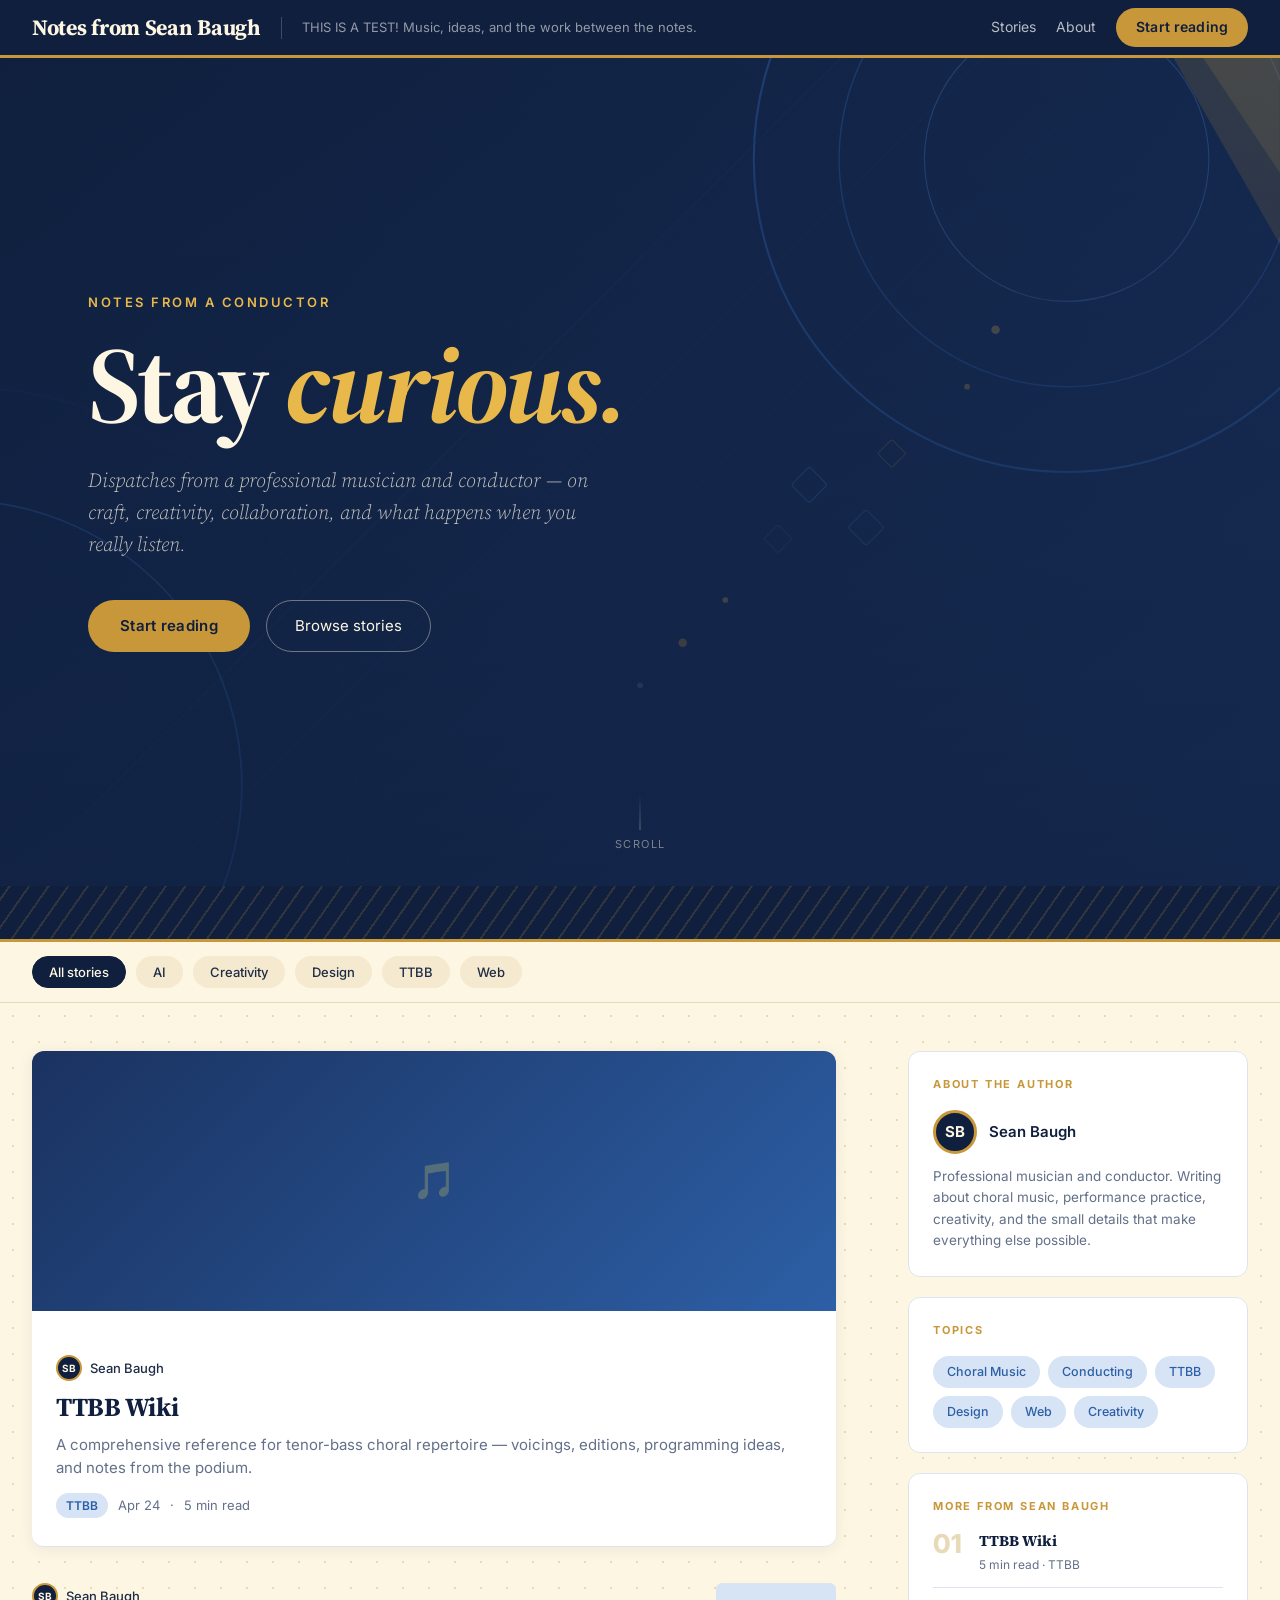
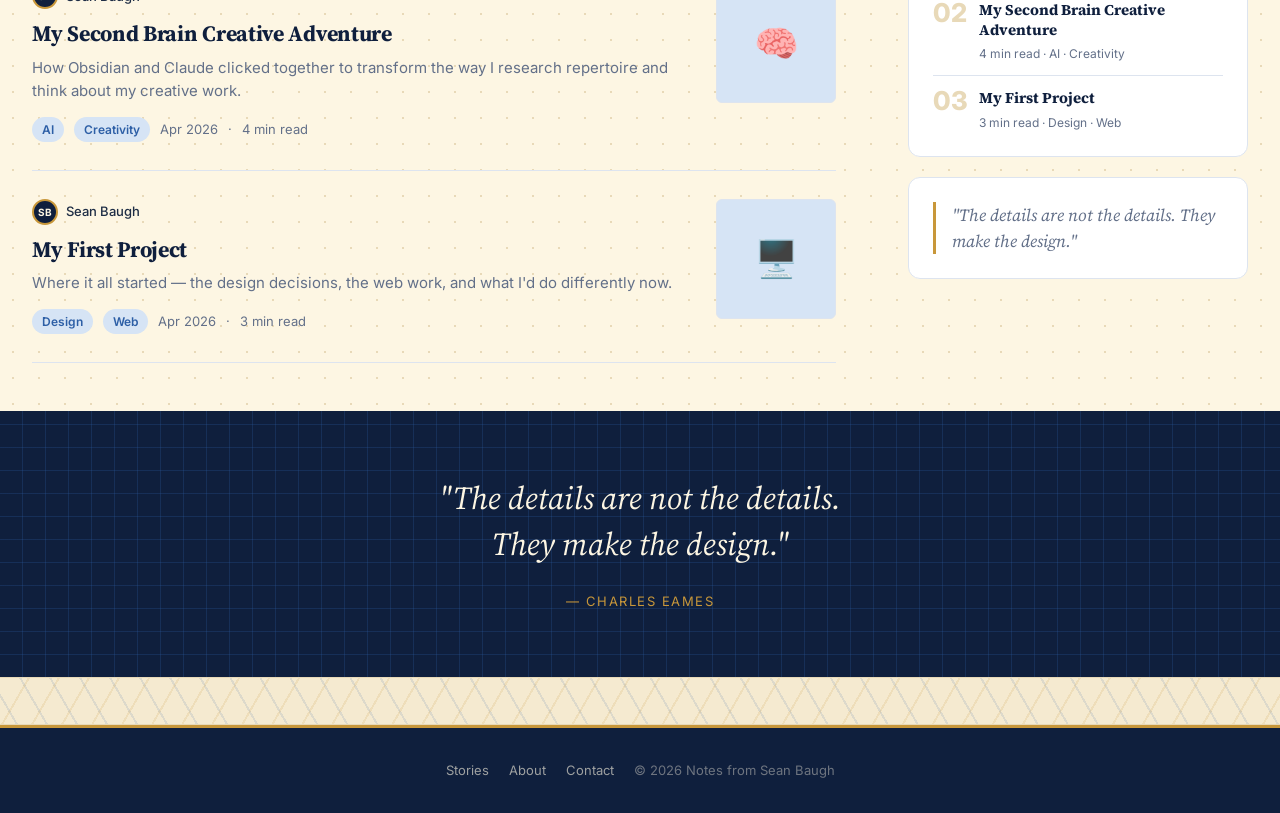
==== commit 3ece3f8c: "Another commit" ====
--- a/index.html
+++ b/index.html
@@ -1,223 +1,300 @@
-<!DOCTYPE html>
+<!doctype html>
 <html lang="en">
-<head>
-  <meta charset="UTF-8" />
-  <meta name="viewport" content="width=device-width, initial-scale=1.0" />
-  <title>Notes from Sean Baugh</title>
-  <link rel="stylesheet" href="styles.css" />
-</head>
-<body>
-
-<!-- NAV -->
-<nav class="m-nav">
-  <span class="m-nav-logo">Notes from Sean Baugh</span>
-  <div class="m-nav-divider"></div>
-  <span class="m-nav-tagline">Music, ideas, and the work between the notes.</span>
-  <div class="m-nav-right">
-    <a href="#feed" class="m-nav-link">Stories</a>
-    <a href="#feed" class="m-nav-cta">Start reading</a>
-  </div>
-</nav>
-
-<!-- HERO -->
-<section class="m-hero">
-  <div class="m-hero-bg"></div>
-  <div class="m-hero-inner">
-    <div class="m-hero-eyebrow">Notes from a conductor</div>
-    <h1 class="m-hero-title">Stay <em>curious.</em></h1>
-    <p class="m-hero-subtitle">Dispatches from a professional musician and conductor — on craft, creativity, collaboration, and what happens when you really listen.</p>
-    <div class="m-hero-cta-row">
-      <a href="#feed" class="m-hero-cta">Start reading</a>
-      <a href="#feed" class="m-hero-cta-ghost">Browse stories</a>
-    </div>
-  </div>
-  <div class="m-hero-scroll">scroll</div>
-</section>
-
-<!-- DIAGONAL STRIPE BAND -->
-<div class="m-band-stripe"></div>
-
-<!-- TOPIC PILLS -->
-<div class="m-topics" id="topic-bar">
-  <button class="m-topic-pill active" data-filter="all">All stories</button>
-  <button class="m-topic-pill" data-filter="ai">AI</button>
-  <button class="m-topic-pill" data-filter="creativity">Creativity</button>
-  <button class="m-topic-pill" data-filter="design">Design</button>
-  <button class="m-topic-pill" data-filter="ttbb">TTBB</button>
-  <button class="m-topic-pill" data-filter="web">Web</button>
-</div>
-
-<!-- FEED + SIDEBAR -->
-<div class="m-feed-wrapper">
-  <main class="m-layout" id="feed">
-
-    <div class="m-feed">
-
-      <!-- Featured article -->
-      <a href="pages/ttbb-wiki.html" class="m-article featured m-filter-card" data-tags="ttbb">
-        <div class="m-article-thumb">
-          <div class="m-article-thumb-placeholder">🎵</div>
+    <head>
+        <meta charset="UTF-8" />
+        <meta name="viewport" content="width=device-width, initial-scale=1.0" />
+        <title>Notes from Sean Baugh</title>
+        <link rel="stylesheet" href="styles.css" />
+    </head>
+    <body>
+        <!-- NAV -->
+        <nav class="m-nav">
+            <a href="index.html" class="m-nav-logo">Notes from Sean Baugh</a>
+            <div class="m-nav-divider"></div>
+            <span class="m-nav-tagline"
+                >THIS IS A TEST! Music, ideas, and the work between the
+                notes.</span
+            >
+            <div class="m-nav-right">
+                <a href="#feed" class="m-nav-link">Stories</a>
+                <a href="pages/about.html" class="m-nav-link">About</a>
+                <a href="#feed" class="m-nav-cta">Start reading</a>
+            </div>
+        </nav>
+
+        <!-- HERO -->
+        <section class="m-hero">
+            <div class="m-hero-bg"></div>
+            <div class="m-hero-inner">
+                <div class="m-hero-eyebrow">Notes from a conductor</div>
+                <h1 class="m-hero-title">Stay <em>curious.</em></h1>
+                <p class="m-hero-subtitle">
+                    Dispatches from a professional musician and conductor — on
+                    craft, creativity, collaboration, and what happens when you
+                    really listen.
+                </p>
+                <div class="m-hero-cta-row">
+                    <a href="#feed" class="m-hero-cta">Start reading</a>
+                    <a href="#feed" class="m-hero-cta-ghost">Browse stories</a>
+                </div>
+            </div>
+            <div class="m-hero-scroll">scroll</div>
+        </section>
+
+        <!-- DIAGONAL STRIPE BAND -->
+        <div class="m-band-stripe"></div>
+
+        <!-- TOPIC PILLS -->
+        <div class="m-topics" id="topic-bar">
+            <button class="m-topic-pill active" data-filter="all">
+                All stories
+            </button>
+            <button class="m-topic-pill" data-filter="ai">AI</button>
+            <button class="m-topic-pill" data-filter="creativity">
+                Creativity
+            </button>
+            <button class="m-topic-pill" data-filter="design">Design</button>
+            <button class="m-topic-pill" data-filter="ttbb">TTBB</button>
+            <button class="m-topic-pill" data-filter="web">Web</button>
         </div>
-        <div class="m-article-body">
-          <div class="m-article-author-row">
-            <div class="m-author-avatar">SB</div>
-            <span class="m-author-name">Sean Baugh</span>
-          </div>
-          <div class="m-article-title">TTBB Wiki</div>
-          <div class="m-article-excerpt">A comprehensive reference for tenor-bass choral repertoire — voicings, editions, programming ideas, and notes from the podium.</div>
-          <div class="m-article-meta">
-            <span class="m-article-tag">TTBB</span>
-            <span>Apr 24</span>
-            <span>·</span>
-            <span>5 min read</span>
-          </div>
+
+        <!-- FEED + SIDEBAR -->
+        <div class="m-feed-wrapper">
+            <main class="m-layout" id="feed">
+                <div class="m-feed">
+                    <!-- Featured article -->
+                    <a
+                        href="pages/ttbb-wiki.html"
+                        class="m-article featured m-filter-card"
+                        data-tags="ttbb"
+                    >
+                        <div class="m-article-thumb">
+                            <div class="m-article-thumb-placeholder">🎵</div>
+                        </div>
+                        <div class="m-article-body">
+                            <div class="m-article-author-row">
+                                <div class="m-author-avatar">SB</div>
+                                <span class="m-author-name">Sean Baugh</span>
+                            </div>
+                            <div class="m-article-title">TTBB Wiki</div>
+                            <div class="m-article-excerpt">
+                                A comprehensive reference for tenor-bass choral
+                                repertoire — voicings, editions, programming
+                                ideas, and notes from the podium.
+                            </div>
+                            <div class="m-article-meta">
+                                <span class="m-article-tag">TTBB</span>
+                                <span>Apr 24</span>
+                                <span>·</span>
+                                <span>5 min read</span>
+                            </div>
+                        </div>
+                    </a>
+
+                    <!-- Standard article -->
+                    <a
+                        href="pages/my-second-brain-creative-adventure.html"
+                        class="m-article m-filter-card"
+                        data-tags="ai creativity"
+                    >
+                        <div class="m-article-body">
+                            <div class="m-article-author-row">
+                                <div class="m-author-avatar">SB</div>
+                                <span class="m-author-name">Sean Baugh</span>
+                            </div>
+                            <div class="m-article-title">
+                                My Second Brain Creative Adventure
+                            </div>
+                            <div class="m-article-excerpt">
+                                How Obsidian and Claude clicked together to
+                                transform the way I research repertoire and
+                                think about my creative work.
+                            </div>
+                            <div class="m-article-meta">
+                                <span class="m-article-tag">AI</span>
+                                <span class="m-article-tag">Creativity</span>
+                                <span>Apr 2026</span>
+                                <span>·</span>
+                                <span>4 min read</span>
+                            </div>
+                        </div>
+                        <div class="m-article-thumb">
+                            <div class="m-article-thumb-placeholder">🧠</div>
+                        </div>
+                    </a>
+
+                    <!-- Standard article -->
+                    <a
+                        href="pages/my-first-project.html"
+                        class="m-article m-filter-card"
+                        data-tags="design web"
+                    >
+                        <div class="m-article-body">
+                            <div class="m-article-author-row">
+                                <div class="m-author-avatar">SB</div>
+                                <span class="m-author-name">Sean Baugh</span>
+                            </div>
+                            <div class="m-article-title">My First Project</div>
+                            <div class="m-article-excerpt">
+                                Where it all started — the design decisions, the
+                                web work, and what I'd do differently now.
+                            </div>
+                            <div class="m-article-meta">
+                                <span class="m-article-tag">Design</span>
+                                <span class="m-article-tag">Web</span>
+                                <span>Apr 2026</span>
+                                <span>·</span>
+                                <span>3 min read</span>
+                            </div>
+                        </div>
+                        <div class="m-article-thumb">
+                            <div class="m-article-thumb-placeholder">🖥️</div>
+                        </div>
+                    </a>
+                </div>
+                <!-- /m-feed -->
+
+                <!-- SIDEBAR -->
+                <aside class="m-sidebar">
+                    <div class="m-sidebar-section">
+                        <div class="m-sidebar-heading">About the author</div>
+                        <div class="m-sidebar-author">
+                            <div class="m-sidebar-avatar">SB</div>
+                            <div>
+                                <div class="m-sidebar-author-name">
+                                    Sean Baugh
+                                </div>
+                            </div>
+                        </div>
+                        <p class="m-sidebar-author-bio">
+                            Professional musician and conductor. Writing about
+                            choral music, performance practice, creativity, and
+                            the small details that make everything else
+                            possible.
+                        </p>
+                    </div>
+
+                    <div class="m-sidebar-section">
+                        <div class="m-sidebar-heading">Topics</div>
+                        <div class="m-sidebar-topics">
+                            <span class="m-sidebar-topic">Choral Music</span>
+                            <span class="m-sidebar-topic">Conducting</span>
+                            <span class="m-sidebar-topic">TTBB</span>
+                            <span class="m-sidebar-topic">Design</span>
+                            <span class="m-sidebar-topic">Web</span>
+                            <span class="m-sidebar-topic">Creativity</span>
+                        </div>
+                    </div>
+
+                    <div class="m-sidebar-section">
+                        <div class="m-sidebar-heading">
+                            More from Sean Baugh
+                        </div>
+                        <a
+                            href="pages/ttbb-wiki.html"
+                            class="m-sidebar-article"
+                        >
+                            <div class="m-sidebar-num">01</div>
+                            <div>
+                                <div class="m-sidebar-article-title">
+                                    TTBB Wiki
+                                </div>
+                                <div class="m-sidebar-article-meta">
+                                    5 min read · TTBB
+                                </div>
+                            </div>
+                        </a>
+                        <a
+                            href="pages/my-second-brain-creative-adventure.html"
+                            class="m-sidebar-article"
+                        >
+                            <div class="m-sidebar-num">02</div>
+                            <div>
+                                <div class="m-sidebar-article-title">
+                                    My Second Brain Creative Adventure
+                                </div>
+                                <div class="m-sidebar-article-meta">
+                                    4 min read · AI · Creativity
+                                </div>
+                            </div>
+                        </a>
+                        <a
+                            href="pages/my-first-project.html"
+                            class="m-sidebar-article"
+                        >
+                            <div class="m-sidebar-num">03</div>
+                            <div>
+                                <div class="m-sidebar-article-title">
+                                    My First Project
+                                </div>
+                                <div class="m-sidebar-article-meta">
+                                    3 min read · Design · Web
+                                </div>
+                            </div>
+                        </a>
+                    </div>
+
+                    <div class="m-sidebar-section">
+                        <p class="m-sidebar-quote">
+                            "The details are not the details. They make the
+                            design."
+                        </p>
+                    </div>
+                </aside>
+            </main>
         </div>
-      </a>
-
-      <!-- Standard article -->
-      <a href="pages/my-second-brain-creative-adventure.html" class="m-article m-filter-card" data-tags="ai creativity">
-        <div class="m-article-body">
-          <div class="m-article-author-row">
-            <div class="m-author-avatar">SB</div>
-            <span class="m-author-name">Sean Baugh</span>
-          </div>
-          <div class="m-article-title">My Second Brain Creative Adventure</div>
-          <div class="m-article-excerpt">How Obsidian and Claude clicked together to transform the way I research repertoire and think about my creative work.</div>
-          <div class="m-article-meta">
-            <span class="m-article-tag">AI</span>
-            <span class="m-article-tag">Creativity</span>
-            <span>Apr 2026</span>
-            <span>·</span>
-            <span>4 min read</span>
-          </div>
-        </div>
-        <div class="m-article-thumb">
-          <div class="m-article-thumb-placeholder">🧠</div>
-        </div>
-      </a>
-
-      <!-- Standard article -->
-      <a href="pages/my-first-project.html" class="m-article m-filter-card" data-tags="design web">
-        <div class="m-article-body">
-          <div class="m-article-author-row">
-            <div class="m-author-avatar">SB</div>
-            <span class="m-author-name">Sean Baugh</span>
-          </div>
-          <div class="m-article-title">My First Project</div>
-          <div class="m-article-excerpt">Where it all started — the design decisions, the web work, and what I'd do differently now.</div>
-          <div class="m-article-meta">
-            <span class="m-article-tag">Design</span>
-            <span class="m-article-tag">Web</span>
-            <span>Apr 2026</span>
-            <span>·</span>
-            <span>3 min read</span>
-          </div>
-        </div>
-        <div class="m-article-thumb">
-          <div class="m-article-thumb-placeholder">🖥️</div>
-        </div>
-      </a>
-
-    </div><!-- /m-feed -->
-
-    <!-- SIDEBAR -->
-    <aside class="m-sidebar">
-
-      <div class="m-sidebar-section">
-        <div class="m-sidebar-heading">About the author</div>
-        <div class="m-sidebar-author">
-          <div class="m-sidebar-avatar">SB</div>
-          <div><div class="m-sidebar-author-name">Sean Baugh</div></div>
-        </div>
-        <p class="m-sidebar-author-bio">Professional musician and conductor. Writing about choral music, performance practice, creativity, and the small details that make everything else possible.</p>
-      </div>
-
-      <div class="m-sidebar-section">
-        <div class="m-sidebar-heading">Topics</div>
-        <div class="m-sidebar-topics">
-          <span class="m-sidebar-topic">Choral Music</span>
-          <span class="m-sidebar-topic">Conducting</span>
-          <span class="m-sidebar-topic">TTBB</span>
-          <span class="m-sidebar-topic">Design</span>
-          <span class="m-sidebar-topic">Web</span>
-          <span class="m-sidebar-topic">Creativity</span>
-        </div>
-      </div>
-
-      <div class="m-sidebar-section">
-        <div class="m-sidebar-heading">More from Sean Baugh</div>
-        <a href="pages/ttbb-wiki.html" class="m-sidebar-article">
-          <div class="m-sidebar-num">01</div>
-          <div>
-            <div class="m-sidebar-article-title">TTBB Wiki</div>
-            <div class="m-sidebar-article-meta">5 min read · TTBB</div>
-          </div>
-        </a>
-        <a href="pages/my-second-brain-creative-adventure.html" class="m-sidebar-article">
-          <div class="m-sidebar-num">02</div>
-          <div>
-            <div class="m-sidebar-article-title">My Second Brain Creative Adventure</div>
-            <div class="m-sidebar-article-meta">4 min read · AI · Creativity</div>
-          </div>
-        </a>
-        <a href="pages/my-first-project.html" class="m-sidebar-article">
-          <div class="m-sidebar-num">03</div>
-          <div>
-            <div class="m-sidebar-article-title">My First Project</div>
-            <div class="m-sidebar-article-meta">3 min read · Design · Web</div>
-          </div>
-        </a>
-      </div>
-
-      <div class="m-sidebar-section">
-        <p class="m-sidebar-quote">"The details are not the details. They make the design."</p>
-      </div>
-
-    </aside>
-
-  </main>
-</div><!-- /m-feed-wrapper -->
-
-<!-- CROSSHATCH QUOTE SECTION -->
-<section class="m-section-crosshatch">
-  <div class="m-section-crosshatch-inner">
-    <blockquote>"The details are not the details.<br>They make the design."</blockquote>
-    <cite>— Charles Eames</cite>
-  </div>
-</section>
-
-<!-- CHEVRON BAND -->
-<div class="m-band-chevron"></div>
-
-<!-- FOOTER -->
-<footer class="m-footer">
-  <a href="#" class="m-footer-link">About</a>
-  <a href="#feed" class="m-footer-link">Stories</a>
-  <a href="#" class="m-footer-link">Contact</a>
-  <span class="m-footer-copy">© 2026 Notes from Sean Baugh</span>
-</footer>
-
-<script>
-(function () {
-  var pills = document.querySelectorAll('.m-topic-pill');
-  var cards = document.querySelectorAll('.m-filter-card');
-  pills.forEach(function (pill) {
-    pill.addEventListener('click', function () {
-      pills.forEach(function (p) { p.classList.remove('active'); });
-      pill.classList.add('active');
-      var filter = pill.getAttribute('data-filter');
-      cards.forEach(function (card) {
-        if (filter === 'all') {
-          card.style.display = '';
-        } else {
-          var tags = (card.getAttribute('data-tags') || '').split(' ');
-          card.style.display = tags.includes(filter) ? '' : 'none';
-        }
-      });
-    });
-  });
-}());
-</script>
-
-</body>
+        <!-- /m-feed-wrapper -->
+
+        <!-- CROSSHATCH QUOTE SECTION -->
+        <section class="m-section-crosshatch">
+            <div class="m-section-crosshatch-inner">
+                <blockquote>
+                    "The details are not the details.<br />They make the
+                    design."
+                </blockquote>
+                <cite>— Charles Eames</cite>
+            </div>
+        </section>
+
+        <!-- CHEVRON BAND -->
+        <div class="m-band-chevron"></div>
+
+        <!-- FOOTER -->
+        <footer class="m-footer">
+            <a href="#feed" class="m-footer-link">Stories</a>
+            <a href="pages/about.html" class="m-footer-link">About</a>
+            <a href="mailto:seanbaugh@gmail.com" class="m-footer-link"
+                >Contact</a
+            >
+            <span class="m-footer-copy">© 2026 Notes from Sean Baugh</span>
+        </footer>
+
+        <script>
+            (function () {
+                var pills = document.querySelectorAll(".m-topic-pill");
+                var cards = document.querySelectorAll(".m-filter-card");
+                pills.forEach(function (pill) {
+                    pill.addEventListener("click", function () {
+                        pills.forEach(function (p) {
+                            p.classList.remove("active");
+                        });
+                        pill.classList.add("active");
+                        var filter = pill.getAttribute("data-filter");
+                        cards.forEach(function (card) {
+                            if (filter === "all") {
+                                card.style.display = "";
+                            } else {
+                                var tags = (
+                                    card.getAttribute("data-tags") || ""
+                                ).split(" ");
+                                card.style.display = tags.includes(filter)
+                                    ? ""
+                                    : "none";
+                            }
+                        });
+                    });
+                });
+            })();
+        </script>
+    </body>
 </html>
--- a/styles.css
+++ b/styles.css
@@ -72,6 +72,7 @@
   letter-spacing: -0.3px;
   color: var(--cream);
   flex-shrink: 0;
+  text-decoration: none;
 }
 
 .m-nav-divider {
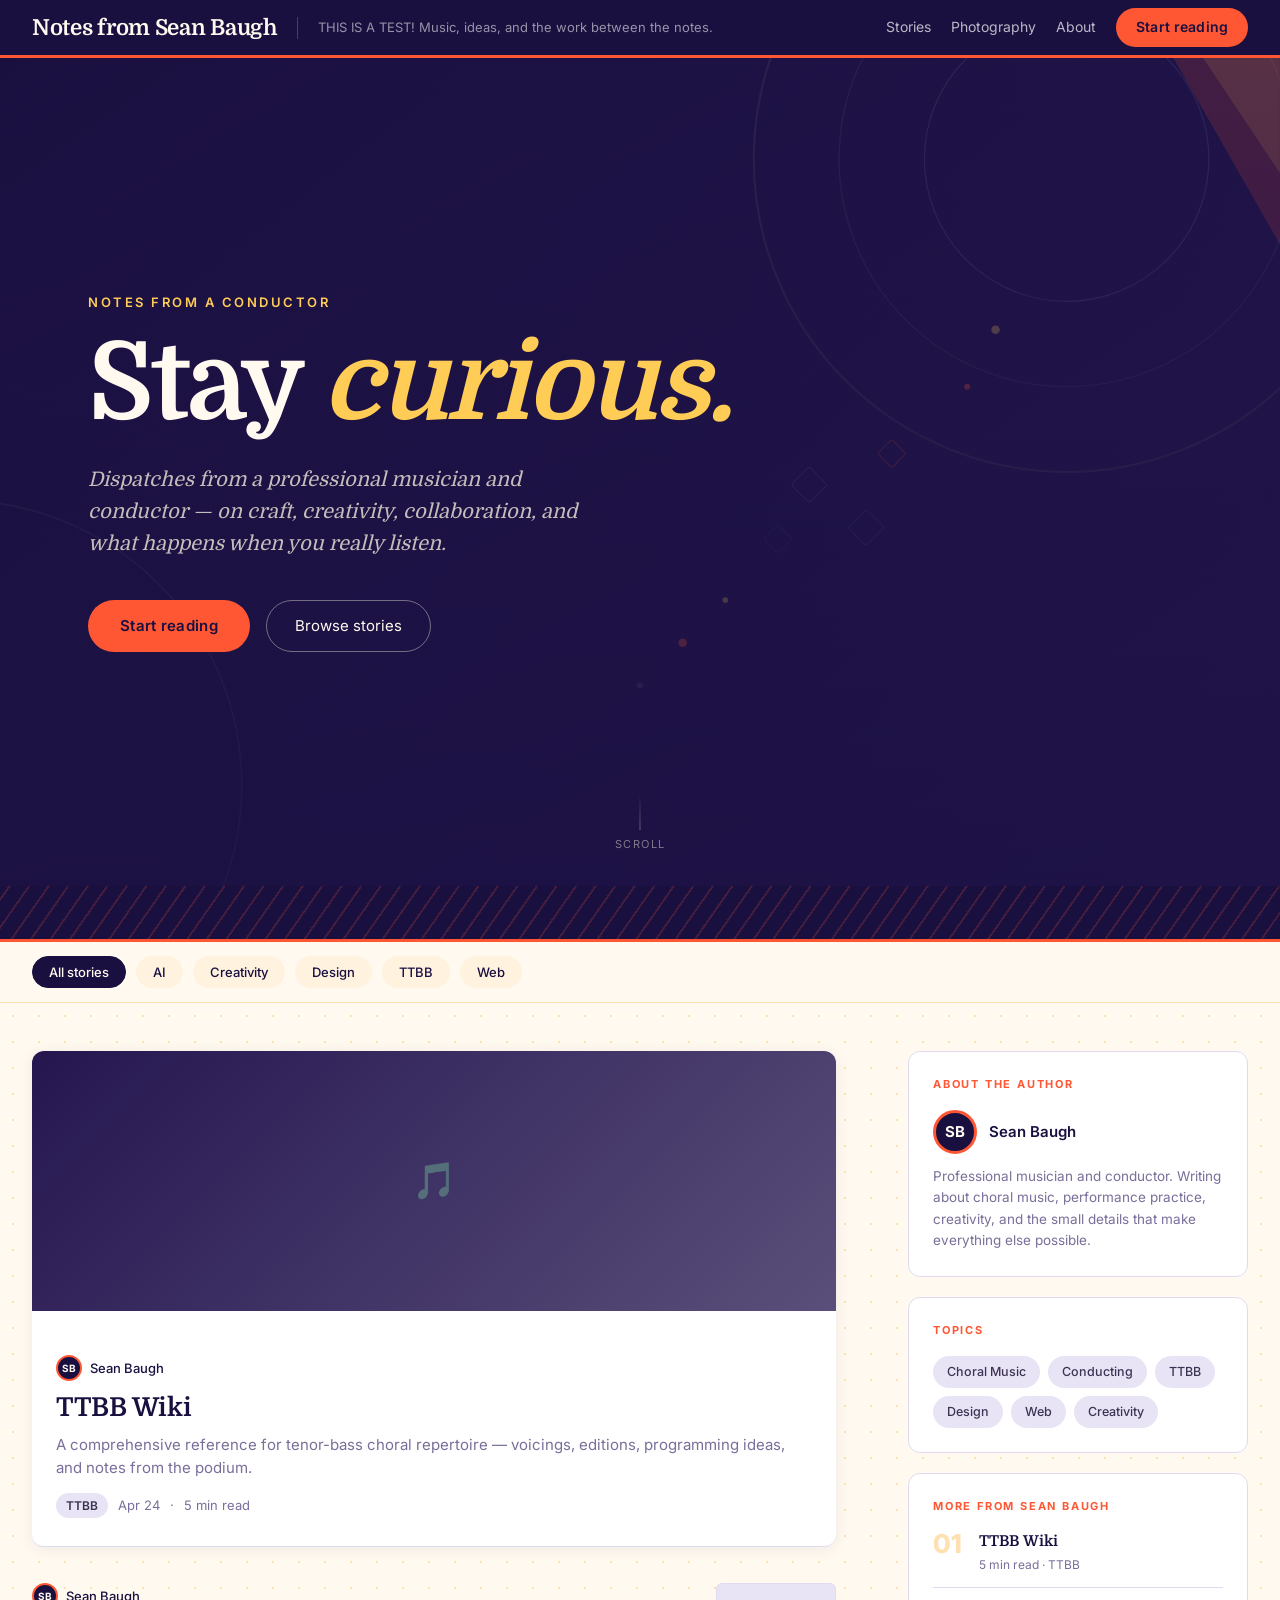
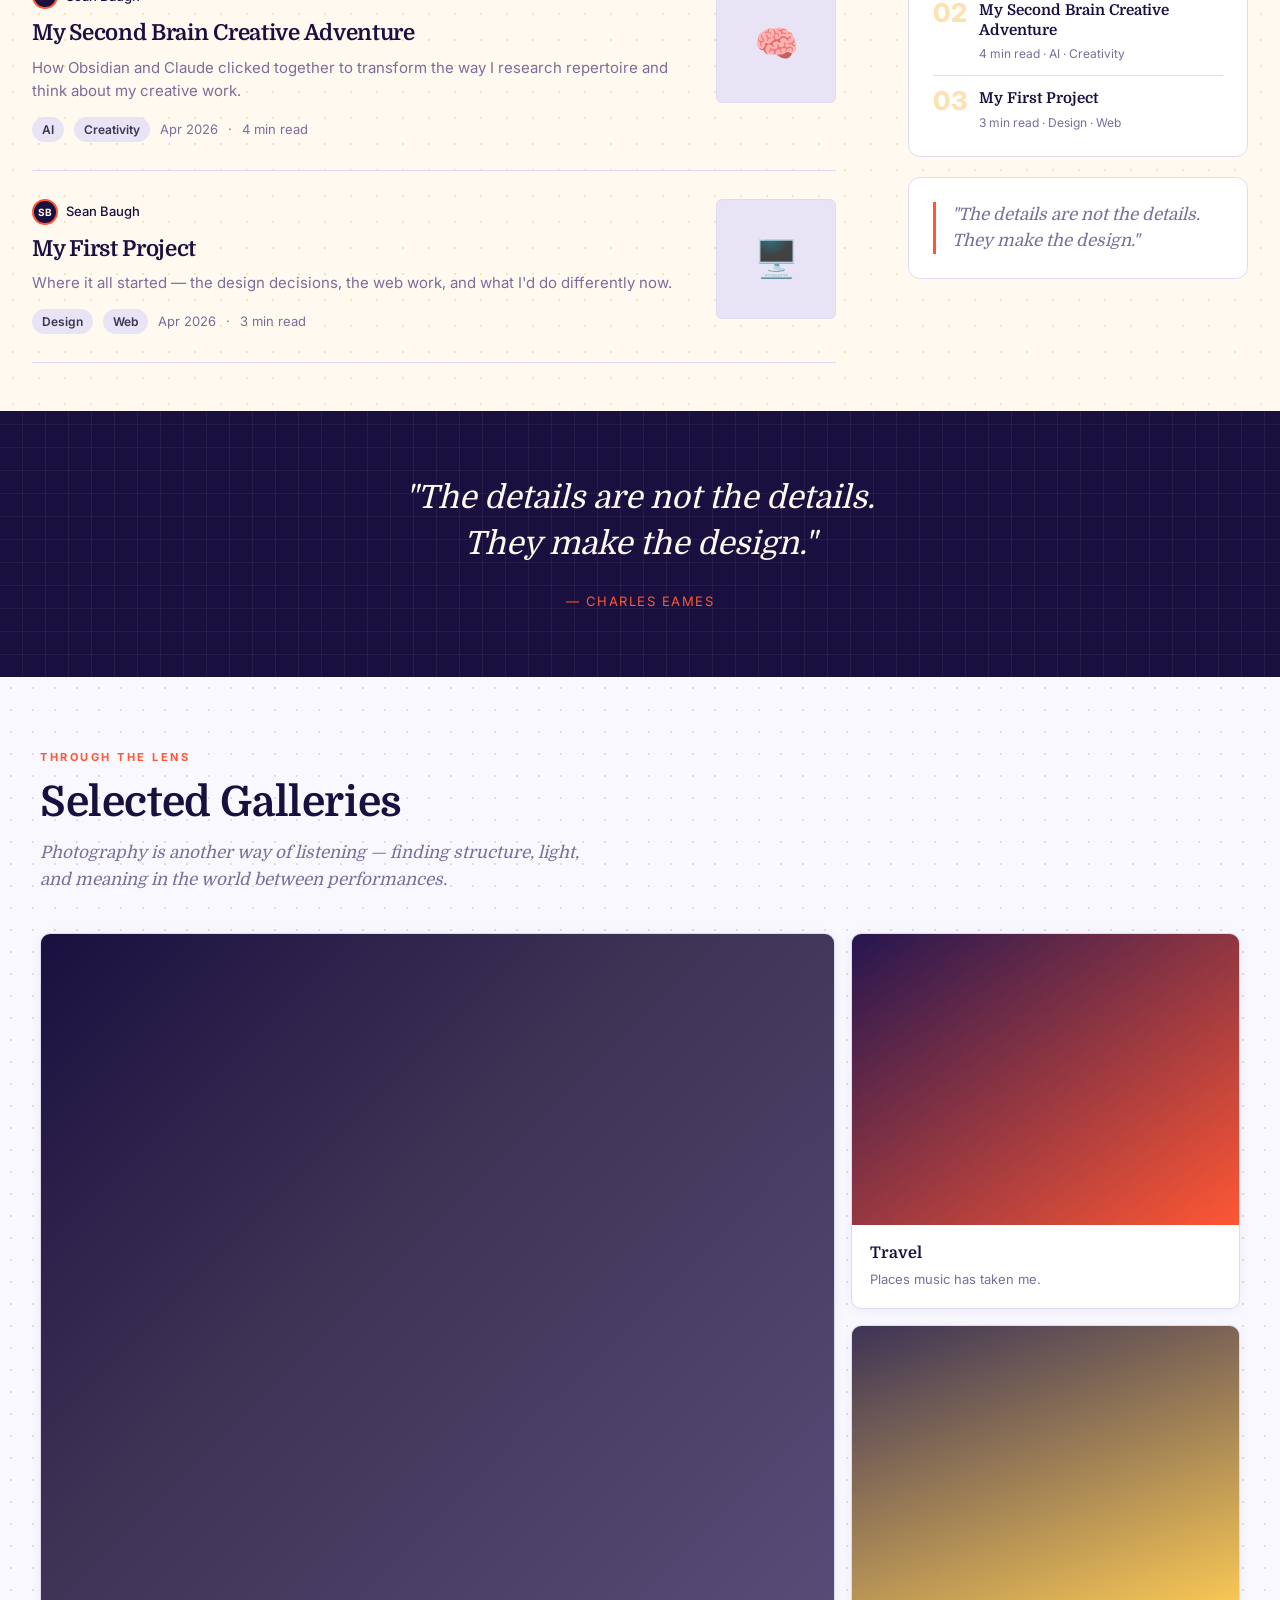
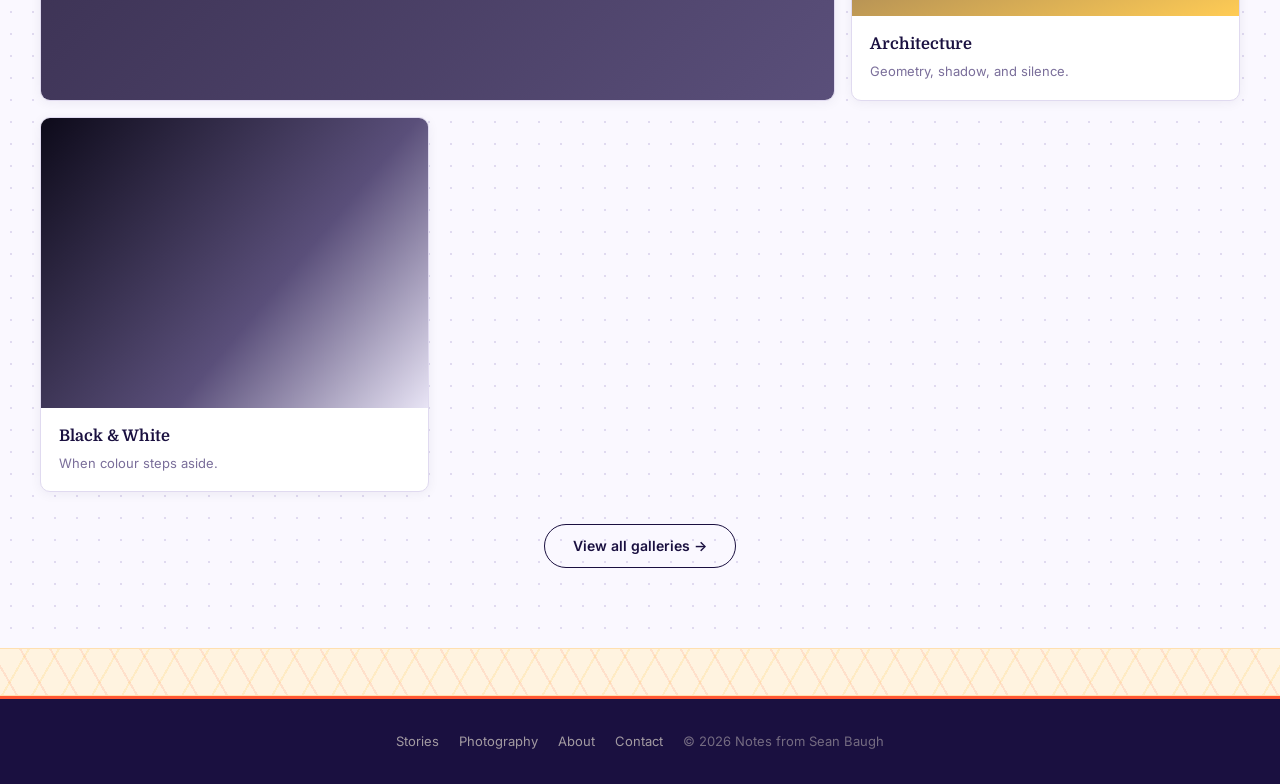
==== commit a5289862: "Added photos" ====
--- a/index.html
+++ b/index.html
@@ -17,6 +17,7 @@
             >
             <div class="m-nav-right">
                 <a href="#feed" class="m-nav-link">Stories</a>
+                <a href="pages/photography.html" class="m-nav-link">Photography</a>
                 <a href="pages/about.html" class="m-nav-link">About</a>
                 <a href="#feed" class="m-nav-cta">Start reading</a>
             </div>
@@ -256,12 +257,230 @@
             </div>
         </section>
 
+        <!-- PHOTOGRAPHY SECTION -->
+        <section class="m-photo-section">
+            <div class="m-photo-section-inner">
+                <div class="m-photo-section-header">
+                    <div class="m-photo-section-eyebrow">Through the lens</div>
+                    <h2 class="m-photo-section-title">Selected Galleries</h2>
+                    <p class="m-photo-section-desc">
+                        Photography is another way of listening — finding
+                        structure, light, and meaning in the world between
+                        performances.
+                    </p>
+                </div>
+                <div class="m-photo-grid">
+                    <a href="pages/photography.html" class="m-photo-card m-photo-card--wide">
+                        <div class="m-photo-card-img" style="background: linear-gradient(135deg, #1a1040 0%, #3d3355 40%, #5a4f7a 100%);">
+                            <div class="m-photo-card-overlay">
+                                <div class="m-photo-card-label">Concert &amp; Stage</div>
+                                <div class="m-photo-card-count">12 photos</div>
+                            </div>
+                        </div>
+                        <div class="m-photo-card-caption">
+                            <div class="m-photo-card-title">Concert &amp; Stage</div>
+                            <div class="m-photo-card-sub">The light, the space, the moment before the downbeat.</div>
+                        </div>
+                    </a>
+                    <a href="pages/photography.html" class="m-photo-card">
+                        <div class="m-photo-card-img" style="background: linear-gradient(145deg, #251650 0%, #ff5733 100%);">
+                            <div class="m-photo-card-overlay">
+                                <div class="m-photo-card-label">Travel</div>
+                                <div class="m-photo-card-count">24 photos</div>
+                            </div>
+                        </div>
+                        <div class="m-photo-card-caption">
+                            <div class="m-photo-card-title">Travel</div>
+                            <div class="m-photo-card-sub">Places music has taken me.</div>
+                        </div>
+                    </a>
+                    <a href="pages/photography.html" class="m-photo-card">
+                        <div class="m-photo-card-img" style="background: linear-gradient(160deg, #3d3355 0%, #ffcc55 100%);">
+                            <div class="m-photo-card-overlay">
+                                <div class="m-photo-card-label">Architecture</div>
+                                <div class="m-photo-card-count">18 photos</div>
+                            </div>
+                        </div>
+                        <div class="m-photo-card-caption">
+                            <div class="m-photo-card-title">Architecture</div>
+                            <div class="m-photo-card-sub">Geometry, shadow, and silence.</div>
+                        </div>
+                    </a>
+                    <a href="pages/photography.html" class="m-photo-card">
+                        <div class="m-photo-card-img" style="background: linear-gradient(130deg, #0d0a1a 0%, #5a4f7a 60%, #e8e4f5 100%);">
+                            <div class="m-photo-card-overlay">
+                                <div class="m-photo-card-label">Black &amp; White</div>
+                                <div class="m-photo-card-count">31 photos</div>
+                            </div>
+                        </div>
+                        <div class="m-photo-card-caption">
+                            <div class="m-photo-card-title">Black &amp; White</div>
+                            <div class="m-photo-card-sub">When colour steps aside.</div>
+                        </div>
+                    </a>
+                </div>
+                <div class="m-photo-section-cta-row">
+                    <a href="pages/photography.html" class="m-photo-section-cta">View all galleries →</a>
+                </div>
+            </div>
+        </section>
+
+        <style>
+        .m-photo-section {
+            background-color: var(--off-white);
+            background-image: radial-gradient(var(--border) 1px, transparent 1px);
+            background-size: 22px 22px;
+            padding: 72px 32px 80px;
+        }
+        .m-photo-section-inner { max-width: 1200px; margin: 0 auto; }
+        .m-photo-section-header {
+            display: flex;
+            flex-direction: column;
+            align-items: flex-start;
+            margin-bottom: 40px;
+            max-width: 560px;
+        }
+        .m-photo-section-eyebrow {
+            font-family: var(--sans);
+            font-size: 11px;
+            font-weight: 700;
+            letter-spacing: 2.5px;
+            text-transform: uppercase;
+            color: var(--gold);
+            margin-bottom: 12px;
+        }
+        .m-photo-section-title {
+            font-family: var(--serif);
+            font-size: clamp(28px, 4vw, 42px);
+            font-weight: 700;
+            color: var(--navy);
+            letter-spacing: -0.4px;
+            margin-bottom: 14px;
+            line-height: 1.1;
+        }
+        .m-photo-section-desc {
+            font-family: var(--serif);
+            font-size: 17px;
+            font-style: italic;
+            color: var(--mid-gray);
+            line-height: 1.6;
+        }
+        .m-photo-grid {
+            display: grid;
+            grid-template-columns: repeat(3, 1fr);
+            grid-template-rows: auto auto;
+            gap: 16px;
+        }
+        .m-photo-card--wide {
+            grid-column: span 2;
+            grid-row: span 2;
+        }
+        .m-photo-card {
+            display: block;
+            border-radius: 10px;
+            overflow: hidden;
+            text-decoration: none;
+            color: inherit;
+            background: var(--white);
+            border: 1px solid var(--border);
+            box-shadow: 0 2px 12px rgba(26,16,64,0.06);
+            transition: transform 0.18s, box-shadow 0.18s;
+        }
+        .m-photo-card:hover {
+            transform: translateY(-3px);
+            box-shadow: 0 8px 28px rgba(26,16,64,0.13);
+        }
+        .m-photo-card-img {
+            width: 100%;
+            aspect-ratio: 4/3;
+            position: relative;
+            overflow: hidden;
+        }
+        .m-photo-card--wide .m-photo-card-img {
+            aspect-ratio: unset;
+            height: 100%;
+            min-height: 280px;
+        }
+        .m-photo-card-overlay {
+            position: absolute;
+            inset: 0;
+            background: linear-gradient(to top, rgba(26,16,64,0.72) 0%, rgba(26,16,64,0) 55%);
+            display: flex;
+            flex-direction: column;
+            justify-content: flex-end;
+            padding: 20px;
+            opacity: 0;
+            transition: opacity 0.2s;
+        }
+        .m-photo-card:hover .m-photo-card-overlay { opacity: 1; }
+        .m-photo-card-label {
+            font-family: var(--sans);
+            font-size: 13px;
+            font-weight: 700;
+            color: var(--cream);
+            letter-spacing: 1.5px;
+            text-transform: uppercase;
+        }
+        .m-photo-card-count {
+            font-family: var(--sans);
+            font-size: 12px;
+            color: rgba(253,246,227,0.65);
+            margin-top: 3px;
+        }
+        .m-photo-card-caption {
+            padding: 16px 18px 18px;
+        }
+        .m-photo-card-title {
+            font-family: var(--serif);
+            font-size: 16px;
+            font-weight: 700;
+            color: var(--navy);
+            margin-bottom: 4px;
+        }
+        .m-photo-card-sub {
+            font-family: var(--sans);
+            font-size: 13px;
+            color: var(--mid-gray);
+            line-height: 1.5;
+        }
+        .m-photo-section-cta-row {
+            margin-top: 32px;
+            text-align: center;
+        }
+        .m-photo-section-cta {
+            display: inline-block;
+            font-family: var(--sans);
+            font-size: 14px;
+            font-weight: 600;
+            color: var(--navy);
+            border: 1.5px solid var(--navy);
+            padding: 10px 28px;
+            border-radius: 100px;
+            transition: background 0.15s, color 0.15s;
+        }
+        .m-photo-section-cta:hover {
+            background: var(--navy);
+            color: var(--cream);
+        }
+        @media (max-width: 768px) {
+            .m-photo-grid { grid-template-columns: 1fr 1fr; }
+            .m-photo-card--wide { grid-column: span 2; grid-row: span 1; }
+            .m-photo-card--wide .m-photo-card-img { min-height: 200px; aspect-ratio: 16/9; }
+        }
+        @media (max-width: 500px) {
+            .m-photo-grid { grid-template-columns: 1fr; }
+            .m-photo-card--wide { grid-column: span 1; }
+            .m-photo-section { padding: 48px 20px 56px; }
+        }
+        </style>
+
         <!-- CHEVRON BAND -->
         <div class="m-band-chevron"></div>
 
         <!-- FOOTER -->
         <footer class="m-footer">
             <a href="#feed" class="m-footer-link">Stories</a>
+            <a href="pages/photography.html" class="m-footer-link">Photography</a>
             <a href="pages/about.html" class="m-footer-link">About</a>
             <a href="mailto:seanbaugh@gmail.com" class="m-footer-link"
                 >Contact</a
--- a/styles.css
+++ b/styles.css
@@ -3,35 +3,35 @@
    Palette: deep navy · slate blue · warm amber/gold · cream/beige
    ============================================================ */
 
-@import url('https://fonts.googleapis.com/css2?family=Source+Serif+4:ital,opsz,wght@0,8..60,300;0,8..60,400;0,8..60,600;0,8..60,700;1,8..60,300;1,8..60,400;1,8..60,600&family=Inter:wght@300;400;500;600&display=swap');
+@import url('https://fonts.googleapis.com/css2?family=Domine:wght@400;500;600;700&family=Inter:wght@300;400;500;600&display=swap');
 
 *, *::before, *::after { box-sizing: border-box; margin: 0; padding: 0; }
 
 /* ---- Design tokens ---- */
 :root {
-  /* Blues */
-  --navy:        #0f1f3d;
-  --navy-mid:    #1a3260;
-  --blue:        #2d5fa6;
-  --blue-light:  #4a7fc1;
-  --sky:         #d6e4f5;
-
-  /* Ambers / Beige */
-  --gold:        #c8973a;
-  --amber:       #e8b84b;
-  --cream:       #fdf6e3;
-  --beige:       #f5ead0;
-  --sand:        #e8d9b8;
+  /* Deep Indigo / Purple palette */
+  --navy:        #1a1040;
+  --navy-mid:    #251650;
+  --blue:        #3d3355;
+  --blue-light:  #5a4f7a;
+  --sky:         #e8e4f5;
+
+  /* Coral / Gold accent palette */
+  --gold:        #ff5733;
+  --amber:       #ffcc55;
+  --cream:       #fff9f0;
+  --beige:       #fff3e0;
+  --sand:        #ffe0b0;
 
   /* Neutrals */
   --white:       #ffffff;
-  --off-white:   #fafaf8;
-  --near-black:  #111827;
-  --dark-text:   #1e2d45;
-  --mid-gray:    #637089;
-  --border:      #dde4ef;
-
-  --serif: 'Source Serif 4', 'Georgia', serif;
+  --off-white:   #faf8ff;
+  --near-black:  #0d0a1a;
+  --dark-text:   #1a1040;
+  --mid-gray:    #7a6e9a;
+  --border:      #e0daf0;
+
+  --serif: 'Domine', 'Georgia', serif;
   --sans:  'Inter', -apple-system, BlinkMacSystemFont, 'Segoe UI', sans-serif;
 }
 
@@ -133,7 +133,7 @@
 .m-hero-bg {
   position: absolute;
   inset: 0;
-  background-image: url("data:image/svg+xml,%3Csvg xmlns='http://www.w3.org/2000/svg' width='900' height='600' viewBox='0 0 900 600'%3E%3Cdefs%3E%3ClinearGradient id='g1' x1='0%25' y1='0%25' x2='100%25' y2='100%25'%3E%3Cstop offset='0%25' stop-color='%230f1f3d'/%3E%3Cstop offset='100%25' stop-color='%231a3260'/%3E%3C/linearGradient%3E%3C/defs%3E%3Crect width='900' height='600' fill='url(%23g1)'/%3E%3Ccircle cx='750' cy='80' r='220' fill='none' stroke='%232d5fa6' stroke-width='1.5' opacity='0.5'/%3E%3Ccircle cx='750' cy='80' r='160' fill='none' stroke='%232d5fa6' stroke-width='1' opacity='0.4'/%3E%3Ccircle cx='750' cy='80' r='100' fill='none' stroke='%234a7fc1' stroke-width='0.8' opacity='0.35'/%3E%3Ccircle cx='-30' cy='520' r='200' fill='none' stroke='%232d5fa6' stroke-width='1.2' opacity='0.45'/%3E%3Ccircle cx='-30' cy='520' r='280' fill='none' stroke='%231a3260' stroke-width='1' opacity='0.3'/%3E%3Cline x1='0' y1='600' x2='600' y2='0' stroke='%232d5fa6' stroke-width='0.6' opacity='0.2'/%3E%3Cline x1='100' y1='600' x2='700' y2='0' stroke='%232d5fa6' stroke-width='0.6' opacity='0.15'/%3E%3Cline x1='200' y1='600' x2='800' y2='0' stroke='%232d5fa6' stroke-width='0.6' opacity='0.1'/%3E%3Cpolygon points='820,0 900,0 900,140' fill='%23c8973a' opacity='0.18'/%3E%3Cpolygon points='840,0 900,0 900,90' fill='%23e8b84b' opacity='0.12'/%3E%3Crect x='560' y='300' width='18' height='18' rx='2' fill='none' stroke='%234a7fc1' stroke-width='0.8' opacity='0.3' transform='rotate(45 569 309)'/%3E%3Crect x='600' y='330' width='18' height='18' rx='2' fill='none' stroke='%234a7fc1' stroke-width='0.8' opacity='0.25' transform='rotate(45 609 339)'/%3E%3Crect x='540' y='340' width='14' height='14' rx='1' fill='none' stroke='%234a7fc1' stroke-width='0.7' opacity='0.2' transform='rotate(45 547 347)'/%3E%3Crect x='620' y='280' width='14' height='14' rx='1' fill='none' stroke='%23c8973a' stroke-width='0.7' opacity='0.25' transform='rotate(45 627 287)'/%3E%3Ccircle cx='480' cy='420' r='3' fill='%23c8973a' opacity='0.4'/%3E%3Ccircle cx='510' cy='390' r='2' fill='%23e8b84b' opacity='0.35'/%3E%3Ccircle cx='450' cy='450' r='2' fill='%234a7fc1' opacity='0.4'/%3E%3Ccircle cx='700' cy='200' r='3' fill='%23e8b84b' opacity='0.3'/%3E%3Ccircle cx='680' cy='240' r='2' fill='%23c8973a' opacity='0.35'/%3E%3C/svg%3E");
+  background-image: url("data:image/svg+xml,%3Csvg xmlns='http://www.w3.org/2000/svg' width='900' height='600' viewBox='0 0 900 600'%3E%3Cdefs%3E%3ClinearGradient id='g1' x1='0%25' y1='0%25' x2='100%25' y2='100%25'%3E%3Cstop offset='0%25' stop-color='%231a1040'/%3E%3Cstop offset='100%25' stop-color='%23251650'/%3E%3C/linearGradient%3E%3C/defs%3E%3Crect width='900' height='600' fill='url(%23g1)'/%3E%3Ccircle cx='750' cy='80' r='220' fill='none' stroke='%233d3355' stroke-width='1.5' opacity='0.5'/%3E%3Ccircle cx='750' cy='80' r='160' fill='none' stroke='%233d3355' stroke-width='1' opacity='0.4'/%3E%3Ccircle cx='750' cy='80' r='100' fill='none' stroke='%235a4f7a' stroke-width='0.8' opacity='0.35'/%3E%3Ccircle cx='-30' cy='520' r='200' fill='none' stroke='%233d3355' stroke-width='1.2' opacity='0.45'/%3E%3Ccircle cx='-30' cy='520' r='280' fill='none' stroke='%23251650' stroke-width='1' opacity='0.3'/%3E%3Cline x1='0' y1='600' x2='600' y2='0' stroke='%233d3355' stroke-width='0.6' opacity='0.2'/%3E%3Cline x1='100' y1='600' x2='700' y2='0' stroke='%233d3355' stroke-width='0.6' opacity='0.15'/%3E%3Cline x1='200' y1='600' x2='800' y2='0' stroke='%233d3355' stroke-width='0.6' opacity='0.1'/%3E%3Cpolygon points='820,0 900,0 900,140' fill='%23ff5733' opacity='0.18'/%3E%3Cpolygon points='840,0 900,0 900,90' fill='%23ffcc55' opacity='0.12'/%3E%3Crect x='560' y='300' width='18' height='18' rx='2' fill='none' stroke='%235a4f7a' stroke-width='0.8' opacity='0.3' transform='rotate(45 569 309)'/%3E%3Crect x='600' y='330' width='18' height='18' rx='2' fill='none' stroke='%235a4f7a' stroke-width='0.8' opacity='0.25' transform='rotate(45 609 339)'/%3E%3Crect x='540' y='340' width='14' height='14' rx='1' fill='none' stroke='%235a4f7a' stroke-width='0.7' opacity='0.2' transform='rotate(45 547 347)'/%3E%3Crect x='620' y='280' width='14' height='14' rx='1' fill='none' stroke='%23ff5733' stroke-width='0.7' opacity='0.25' transform='rotate(45 627 287)'/%3E%3Ccircle cx='480' cy='420' r='3' fill='%23ff5733' opacity='0.4'/%3E%3Ccircle cx='510' cy='390' r='2' fill='%23ffcc55' opacity='0.35'/%3E%3Ccircle cx='450' cy='450' r='2' fill='%235a4f7a' opacity='0.4'/%3E%3Ccircle cx='700' cy='200' r='3' fill='%23ffcc55' opacity='0.3'/%3E%3Ccircle cx='680' cy='240' r='2' fill='%23ff5733' opacity='0.35'/%3E%3C/svg%3E");
   background-size: cover;
   background-position: center;
 }
@@ -142,7 +142,7 @@
   content: '';
   position: absolute;
   inset: 0;
-  background: linear-gradient(to bottom, rgba(15,31,61,0.1) 0%, rgba(15,31,61,0.6) 100%);
+  background: linear-gradient(to bottom, rgba(26,16,64,0.1) 0%, rgba(26,16,64,0.6) 100%);
 }
 
 .m-hero-inner {
@@ -427,7 +427,7 @@
   border-radius: 0;
   border: none;
   order: -1;
-  background: linear-gradient(135deg, var(--navy-mid) 0%, var(--blue) 100%);
+  background: linear-gradient(135deg, var(--navy-mid) 0%, var(--blue-light) 100%);
 }
 .m-article.featured .m-article-body { padding: 20px 24px 0; }
 .m-article.featured .m-article-title { font-size: 26px; }
@@ -545,7 +545,7 @@
   background: var(--navy);
   background-image: repeating-linear-gradient(
     -55deg, transparent, transparent 14px,
-    rgba(200,151,58,0.18) 14px, rgba(200,151,58,0.18) 16px
+    rgba(255,87,51,0.18) 14px, rgba(255,87,51,0.18) 16px
   );
   border-bottom: 3px solid var(--gold);
 }
@@ -553,8 +553,8 @@
 .m-section-crosshatch {
   background-color: var(--navy);
   background-image:
-    repeating-linear-gradient(0deg,  transparent, transparent 22px, rgba(45,95,166,0.25) 22px, rgba(45,95,166,0.25) 23px),
-    repeating-linear-gradient(90deg, transparent, transparent 22px, rgba(45,95,166,0.25) 22px, rgba(45,95,166,0.25) 23px);
+    repeating-linear-gradient(0deg,  transparent, transparent 22px, rgba(61,51,85,0.35) 22px, rgba(61,51,85,0.35) 23px),
+    repeating-linear-gradient(90deg, transparent, transparent 22px, rgba(61,51,85,0.35) 22px, rgba(61,51,85,0.35) 23px);
   padding: 64px 32px;
   text-align: center;
 }
@@ -584,8 +584,8 @@
   height: 48px;
   background: var(--beige);
   background-image:
-    repeating-linear-gradient(120deg, transparent, transparent 24px, rgba(200,151,58,0.15) 24px, rgba(200,151,58,0.15) 26px),
-    repeating-linear-gradient(240deg, transparent, transparent 24px, rgba(45,95,166,0.12) 24px, rgba(45,95,166,0.12) 26px);
+    repeating-linear-gradient(120deg, transparent, transparent 24px, rgba(255,204,85,0.2) 24px, rgba(255,204,85,0.2) 26px),
+    repeating-linear-gradient(240deg, transparent, transparent 24px, rgba(255,87,51,0.12) 24px, rgba(255,87,51,0.12) 26px);
   border-top: 1px solid var(--sand);
   border-bottom: 1px solid var(--sand);
 }
@@ -737,7 +737,7 @@
 .m-article-cover-placeholder {
   width: 100%;
   height: 400px;
-  background: linear-gradient(135deg, var(--navy-mid) 0%, var(--blue) 100%);
+  background: linear-gradient(135deg, var(--navy-mid) 0%, var(--blue-light) 100%);
   border-radius: 8px;
   display: flex;
   align-items: center;
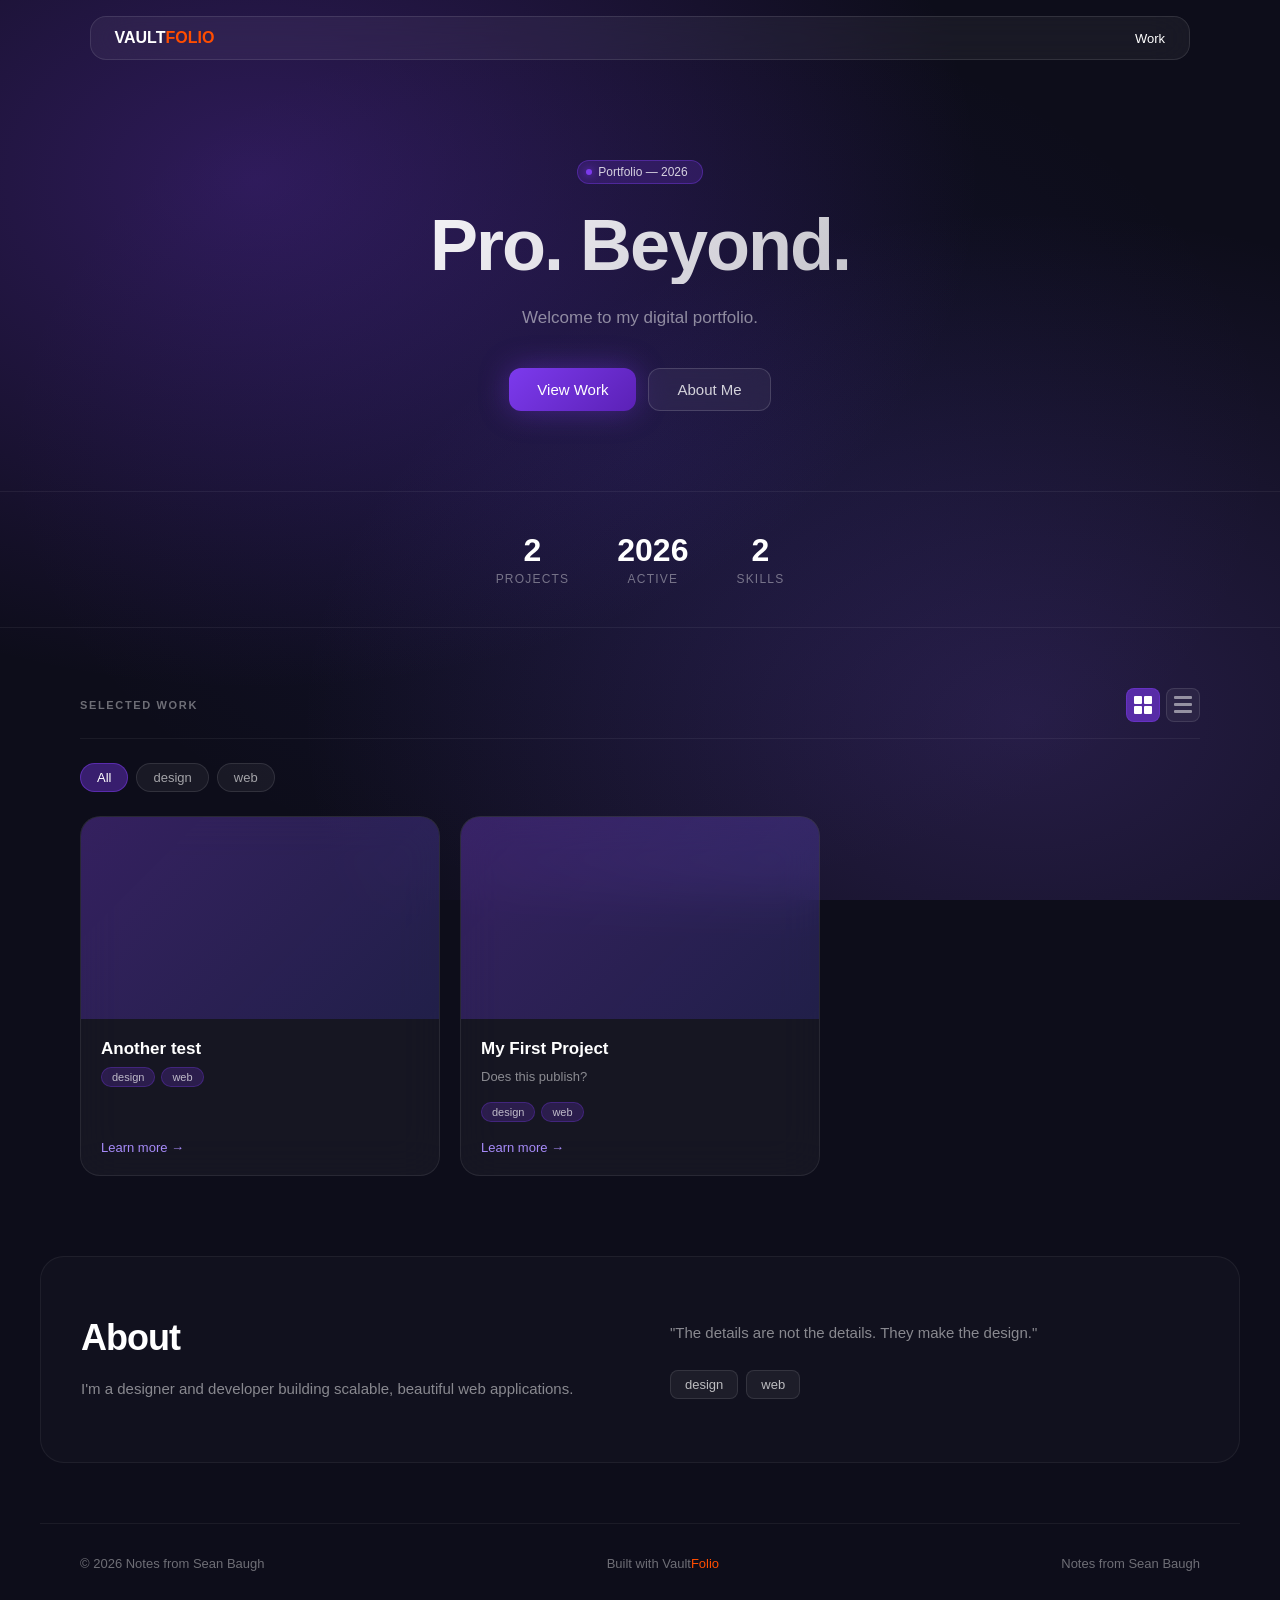
==== commit 7ada855e: "VaultFolio deploy — 2026-04-28 14:57:19 UTC" ====
--- a/index.html
+++ b/index.html
@@ -1,519 +1,429 @@
-<!doctype html>
+<!DOCTYPE html>
 <html lang="en">
-    <head>
-        <meta charset="UTF-8" />
-        <meta name="viewport" content="width=device-width, initial-scale=1.0" />
-        <title>Notes from Sean Baugh</title>
-        <link rel="stylesheet" href="styles.css" />
-    </head>
-    <body>
-        <!-- NAV -->
-        <nav class="m-nav">
-            <a href="index.html" class="m-nav-logo">Notes from Sean Baugh</a>
-            <div class="m-nav-divider"></div>
-            <span class="m-nav-tagline"
-                >THIS IS A TEST! Music, ideas, and the work between the
-                notes.</span
-            >
-            <div class="m-nav-right">
-                <a href="#feed" class="m-nav-link">Stories</a>
-                <a href="pages/photography.html" class="m-nav-link">Photography</a>
-                <a href="pages/about.html" class="m-nav-link">About</a>
-                <a href="#feed" class="m-nav-cta">Start reading</a>
-            </div>
-        </nav>
-
-        <!-- HERO -->
-        <section class="m-hero">
-            <div class="m-hero-bg"></div>
-            <div class="m-hero-inner">
-                <div class="m-hero-eyebrow">Notes from a conductor</div>
-                <h1 class="m-hero-title">Stay <em>curious.</em></h1>
-                <p class="m-hero-subtitle">
-                    Dispatches from a professional musician and conductor — on
-                    craft, creativity, collaboration, and what happens when you
-                    really listen.
-                </p>
-                <div class="m-hero-cta-row">
-                    <a href="#feed" class="m-hero-cta">Start reading</a>
-                    <a href="#feed" class="m-hero-cta-ghost">Browse stories</a>
-                </div>
-            </div>
-            <div class="m-hero-scroll">scroll</div>
-        </section>
-
-        <!-- DIAGONAL STRIPE BAND -->
-        <div class="m-band-stripe"></div>
-
-        <!-- TOPIC PILLS -->
-        <div class="m-topics" id="topic-bar">
-            <button class="m-topic-pill active" data-filter="all">
-                All stories
-            </button>
-            <button class="m-topic-pill" data-filter="ai">AI</button>
-            <button class="m-topic-pill" data-filter="creativity">
-                Creativity
-            </button>
-            <button class="m-topic-pill" data-filter="design">Design</button>
-            <button class="m-topic-pill" data-filter="ttbb">TTBB</button>
-            <button class="m-topic-pill" data-filter="web">Web</button>
-        </div>
-
-        <!-- FEED + SIDEBAR -->
-        <div class="m-feed-wrapper">
-            <main class="m-layout" id="feed">
-                <div class="m-feed">
-                    <!-- Featured article -->
-                    <a
-                        href="pages/ttbb-wiki.html"
-                        class="m-article featured m-filter-card"
-                        data-tags="ttbb"
-                    >
-                        <div class="m-article-thumb">
-                            <div class="m-article-thumb-placeholder">🎵</div>
-                        </div>
-                        <div class="m-article-body">
-                            <div class="m-article-author-row">
-                                <div class="m-author-avatar">SB</div>
-                                <span class="m-author-name">Sean Baugh</span>
-                            </div>
-                            <div class="m-article-title">TTBB Wiki</div>
-                            <div class="m-article-excerpt">
-                                A comprehensive reference for tenor-bass choral
-                                repertoire — voicings, editions, programming
-                                ideas, and notes from the podium.
-                            </div>
-                            <div class="m-article-meta">
-                                <span class="m-article-tag">TTBB</span>
-                                <span>Apr 24</span>
-                                <span>·</span>
-                                <span>5 min read</span>
-                            </div>
-                        </div>
-                    </a>
-
-                    <!-- Standard article -->
-                    <a
-                        href="pages/my-second-brain-creative-adventure.html"
-                        class="m-article m-filter-card"
-                        data-tags="ai creativity"
-                    >
-                        <div class="m-article-body">
-                            <div class="m-article-author-row">
-                                <div class="m-author-avatar">SB</div>
-                                <span class="m-author-name">Sean Baugh</span>
-                            </div>
-                            <div class="m-article-title">
-                                My Second Brain Creative Adventure
-                            </div>
-                            <div class="m-article-excerpt">
-                                How Obsidian and Claude clicked together to
-                                transform the way I research repertoire and
-                                think about my creative work.
-                            </div>
-                            <div class="m-article-meta">
-                                <span class="m-article-tag">AI</span>
-                                <span class="m-article-tag">Creativity</span>
-                                <span>Apr 2026</span>
-                                <span>·</span>
-                                <span>4 min read</span>
-                            </div>
-                        </div>
-                        <div class="m-article-thumb">
-                            <div class="m-article-thumb-placeholder">🧠</div>
-                        </div>
-                    </a>
-
-                    <!-- Standard article -->
-                    <a
-                        href="pages/my-first-project.html"
-                        class="m-article m-filter-card"
-                        data-tags="design web"
-                    >
-                        <div class="m-article-body">
-                            <div class="m-article-author-row">
-                                <div class="m-author-avatar">SB</div>
-                                <span class="m-author-name">Sean Baugh</span>
-                            </div>
-                            <div class="m-article-title">My First Project</div>
-                            <div class="m-article-excerpt">
-                                Where it all started — the design decisions, the
-                                web work, and what I'd do differently now.
-                            </div>
-                            <div class="m-article-meta">
-                                <span class="m-article-tag">Design</span>
-                                <span class="m-article-tag">Web</span>
-                                <span>Apr 2026</span>
-                                <span>·</span>
-                                <span>3 min read</span>
-                            </div>
-                        </div>
-                        <div class="m-article-thumb">
-                            <div class="m-article-thumb-placeholder">🖥️</div>
-                        </div>
-                    </a>
-                </div>
-                <!-- /m-feed -->
-
-                <!-- SIDEBAR -->
-                <aside class="m-sidebar">
-                    <div class="m-sidebar-section">
-                        <div class="m-sidebar-heading">About the author</div>
-                        <div class="m-sidebar-author">
-                            <div class="m-sidebar-avatar">SB</div>
-                            <div>
-                                <div class="m-sidebar-author-name">
-                                    Sean Baugh
-                                </div>
-                            </div>
-                        </div>
-                        <p class="m-sidebar-author-bio">
-                            Professional musician and conductor. Writing about
-                            choral music, performance practice, creativity, and
-                            the small details that make everything else
-                            possible.
-                        </p>
-                    </div>
-
-                    <div class="m-sidebar-section">
-                        <div class="m-sidebar-heading">Topics</div>
-                        <div class="m-sidebar-topics">
-                            <span class="m-sidebar-topic">Choral Music</span>
-                            <span class="m-sidebar-topic">Conducting</span>
-                            <span class="m-sidebar-topic">TTBB</span>
-                            <span class="m-sidebar-topic">Design</span>
-                            <span class="m-sidebar-topic">Web</span>
-                            <span class="m-sidebar-topic">Creativity</span>
-                        </div>
-                    </div>
-
-                    <div class="m-sidebar-section">
-                        <div class="m-sidebar-heading">
-                            More from Sean Baugh
-                        </div>
-                        <a
-                            href="pages/ttbb-wiki.html"
-                            class="m-sidebar-article"
-                        >
-                            <div class="m-sidebar-num">01</div>
-                            <div>
-                                <div class="m-sidebar-article-title">
-                                    TTBB Wiki
-                                </div>
-                                <div class="m-sidebar-article-meta">
-                                    5 min read · TTBB
-                                </div>
-                            </div>
-                        </a>
-                        <a
-                            href="pages/my-second-brain-creative-adventure.html"
-                            class="m-sidebar-article"
-                        >
-                            <div class="m-sidebar-num">02</div>
-                            <div>
-                                <div class="m-sidebar-article-title">
-                                    My Second Brain Creative Adventure
-                                </div>
-                                <div class="m-sidebar-article-meta">
-                                    4 min read · AI · Creativity
-                                </div>
-                            </div>
-                        </a>
-                        <a
-                            href="pages/my-first-project.html"
-                            class="m-sidebar-article"
-                        >
-                            <div class="m-sidebar-num">03</div>
-                            <div>
-                                <div class="m-sidebar-article-title">
-                                    My First Project
-                                </div>
-                                <div class="m-sidebar-article-meta">
-                                    3 min read · Design · Web
-                                </div>
-                            </div>
-                        </a>
-                    </div>
-
-                    <div class="m-sidebar-section">
-                        <p class="m-sidebar-quote">
-                            "The details are not the details. They make the
-                            design."
-                        </p>
-                    </div>
-                </aside>
-            </main>
-        </div>
-        <!-- /m-feed-wrapper -->
-
-        <!-- CROSSHATCH QUOTE SECTION -->
-        <section class="m-section-crosshatch">
-            <div class="m-section-crosshatch-inner">
-                <blockquote>
-                    "The details are not the details.<br />They make the
-                    design."
-                </blockquote>
-                <cite>— Charles Eames</cite>
-            </div>
-        </section>
-
-        <!-- PHOTOGRAPHY SECTION -->
-        <section class="m-photo-section">
-            <div class="m-photo-section-inner">
-                <div class="m-photo-section-header">
-                    <div class="m-photo-section-eyebrow">Through the lens</div>
-                    <h2 class="m-photo-section-title">Selected Galleries</h2>
-                    <p class="m-photo-section-desc">
-                        Photography is another way of listening — finding
-                        structure, light, and meaning in the world between
-                        performances.
-                    </p>
-                </div>
-                <div class="m-photo-grid">
-                    <a href="pages/photography.html" class="m-photo-card m-photo-card--wide">
-                        <div class="m-photo-card-img" style="background: linear-gradient(135deg, #1a1040 0%, #3d3355 40%, #5a4f7a 100%);">
-                            <div class="m-photo-card-overlay">
-                                <div class="m-photo-card-label">Concert &amp; Stage</div>
-                                <div class="m-photo-card-count">12 photos</div>
-                            </div>
-                        </div>
-                        <div class="m-photo-card-caption">
-                            <div class="m-photo-card-title">Concert &amp; Stage</div>
-                            <div class="m-photo-card-sub">The light, the space, the moment before the downbeat.</div>
-                        </div>
-                    </a>
-                    <a href="pages/photography.html" class="m-photo-card">
-                        <div class="m-photo-card-img" style="background: linear-gradient(145deg, #251650 0%, #ff5733 100%);">
-                            <div class="m-photo-card-overlay">
-                                <div class="m-photo-card-label">Travel</div>
-                                <div class="m-photo-card-count">24 photos</div>
-                            </div>
-                        </div>
-                        <div class="m-photo-card-caption">
-                            <div class="m-photo-card-title">Travel</div>
-                            <div class="m-photo-card-sub">Places music has taken me.</div>
-                        </div>
-                    </a>
-                    <a href="pages/photography.html" class="m-photo-card">
-                        <div class="m-photo-card-img" style="background: linear-gradient(160deg, #3d3355 0%, #ffcc55 100%);">
-                            <div class="m-photo-card-overlay">
-                                <div class="m-photo-card-label">Architecture</div>
-                                <div class="m-photo-card-count">18 photos</div>
-                            </div>
-                        </div>
-                        <div class="m-photo-card-caption">
-                            <div class="m-photo-card-title">Architecture</div>
-                            <div class="m-photo-card-sub">Geometry, shadow, and silence.</div>
-                        </div>
-                    </a>
-                    <a href="pages/photography.html" class="m-photo-card">
-                        <div class="m-photo-card-img" style="background: linear-gradient(130deg, #0d0a1a 0%, #5a4f7a 60%, #e8e4f5 100%);">
-                            <div class="m-photo-card-overlay">
-                                <div class="m-photo-card-label">Black &amp; White</div>
-                                <div class="m-photo-card-count">31 photos</div>
-                            </div>
-                        </div>
-                        <div class="m-photo-card-caption">
-                            <div class="m-photo-card-title">Black &amp; White</div>
-                            <div class="m-photo-card-sub">When colour steps aside.</div>
-                        </div>
-                    </a>
-                </div>
-                <div class="m-photo-section-cta-row">
-                    <a href="pages/photography.html" class="m-photo-section-cta">View all galleries →</a>
-                </div>
-            </div>
-        </section>
-
-        <style>
-        .m-photo-section {
-            background-color: var(--off-white);
-            background-image: radial-gradient(var(--border) 1px, transparent 1px);
-            background-size: 22px 22px;
-            padding: 72px 32px 80px;
+<head>
+  <meta charset="UTF-8" />
+  <meta name="viewport" content="width=device-width, initial-scale=1.0" />
+  <title>Notes from Sean Baugh</title>
+  <style>
+*, *::before, *::after { box-sizing: border-box; margin: 0; padding: 0; }
+body.vf-glass {
+  background-color: #0D0D1A;
+  background-image:
+    radial-gradient(ellipse at 20% 20%, rgba(124,58,237,0.3) 0%, transparent 50%),
+    radial-gradient(ellipse at 80% 80%, rgba(139,92,246,0.2) 0%, transparent 50%),
+    radial-gradient(ellipse at 50% 50%, rgba(79,70,229,0.1) 0%, transparent 70%);
+  background-attachment: fixed;
+  color: #FFFFFF;
+  font-family: -apple-system, BlinkMacSystemFont, 'SF Pro Display', 'Segoe UI', sans-serif;
+  min-height: 100vh;
+  -webkit-font-smoothing: antialiased;
+}
+.vf-glass a { color: inherit; text-decoration: none; }
+.vf-glass img { max-width: 100%; height: auto; display: block; }
+
+/* ── Navigation ── */
+.vf-nav-gl {
+  position: fixed; top: 16px; left: 50%; transform: translateX(-50%);
+  width: calc(100% - 48px); max-width: 1100px;
+  background: rgba(255,255,255,0.05);
+  backdrop-filter: blur(20px); -webkit-backdrop-filter: blur(20px);
+  border: 1px solid rgba(255,255,255,0.1);
+  border-radius: 16px; padding: 12px 24px;
+  display: flex; justify-content: space-between; align-items: center;
+  z-index: 100;
+}
+.vf-nav-gl-logo { font-weight: 700; font-size: 16px; color: #fff; }
+.vf-nav-gl-logo span { color: #FF4D00; }
+.vf-nav-gl-links { display: flex; gap: 28px; align-items: center; }
+.vf-nav-gl-link { color: rgba(255,255,255,0.7); font-size: 13px; transition: color 0.2s; }
+.vf-nav-gl-link:hover { color: #fff; }
+.vf-nav-gl-cta {
+  background: rgba(124,58,237,0.6);
+  backdrop-filter: blur(10px); -webkit-backdrop-filter: blur(10px);
+  border: 1px solid rgba(124,58,237,0.4); border-radius: 8px; padding: 7px 18px;
+  color: white; font-size: 13px; font-family: inherit; cursor: pointer; transition: background 0.2s;
+}
+.vf-nav-gl-cta:hover { background: rgba(124,58,237,0.8); }
+
+/* ── Hero ── */
+.vf-hero-gl { padding: 160px 40px 80px; text-align: center; max-width: 800px; margin: 0 auto; }
+.vf-hero-gl-badge {
+  display: inline-flex; align-items: center; gap: 6px;
+  background: rgba(124,58,237,0.2); border: 1px solid rgba(124,58,237,0.4);
+  border-radius: 100px; padding: 4px 14px 4px 8px;
+  font-size: 12px; color: rgba(255,255,255,0.8); margin-bottom: 24px;
+}
+.vf-hero-gl-badge-dot {
+  width: 6px; height: 6px; border-radius: 50%;
+  background: #7C3AED; box-shadow: 0 0 8px #7C3AED; flex-shrink: 0;
+}
+.vf-hero-gl-title {
+  font-size: clamp(40px, 7vw, 72px); font-weight: 700;
+  letter-spacing: -2px; line-height: 1.05;
+  background: linear-gradient(135deg, #FFFFFF 0%, rgba(255,255,255,0.7) 100%);
+  -webkit-background-clip: text; -webkit-text-fill-color: transparent; background-clip: text;
+  margin-bottom: 20px;
+}
+.vf-hero-gl-subtitle {
+  font-size: 17px; color: rgba(255,255,255,0.5);
+  max-width: 500px; margin: 0 auto 36px; line-height: 1.7;
+}
+.vf-hero-gl-cta-row { display: flex; gap: 12px; justify-content: center; flex-wrap: wrap; }
+.vf-hero-gl-btn-primary {
+  background: linear-gradient(135deg, #7C3AED, #5B21B6);
+  border: none; border-radius: 12px; padding: 12px 28px;
+  color: white; font-size: 15px; font-weight: 500; font-family: inherit; cursor: pointer;
+  box-shadow: 0 0 30px rgba(124,58,237,0.4); transition: box-shadow 0.3s ease;
+}
+.vf-hero-gl-btn-primary:hover { box-shadow: 0 0 40px rgba(124,58,237,0.6); }
+.vf-hero-gl-btn-secondary {
+  background: rgba(255,255,255,0.05); border: 1px solid rgba(255,255,255,0.15);
+  border-radius: 12px; padding: 12px 28px; color: rgba(255,255,255,0.8);
+  font-size: 15px; font-family: inherit; cursor: pointer;
+  backdrop-filter: blur(10px); -webkit-backdrop-filter: blur(10px); transition: background 0.2s;
+}
+.vf-hero-gl-btn-secondary:hover { background: rgba(255,255,255,0.1); }
+
+/* ── Stats ── */
+.vf-stats-gl {
+  display: flex; justify-content: center; gap: 48px; flex-wrap: wrap; padding: 40px;
+  border-top: 1px solid rgba(255,255,255,0.06); border-bottom: 1px solid rgba(255,255,255,0.06);
+  margin-bottom: 60px;
+}
+.vf-stat-gl { text-align: center; }
+.vf-stat-gl-num { font-size: 32px; font-weight: 700; color: #fff; display: block; }
+.vf-stat-gl-lbl { font-size: 12px; color: rgba(255,255,255,0.4); text-transform: uppercase; letter-spacing: 0.1em; }
+
+/* ── Projects section ── */
+.vf-projects-gl { max-width: 1200px; margin: 0 auto; padding: 0 40px 80px; }
+.vf-section-header-gl {
+  display: flex; justify-content: space-between; align-items: center;
+  margin-bottom: 24px; padding-bottom: 16px; border-bottom: 1px solid rgba(255,255,255,0.06);
+}
+.vf-section-label-gl {
+  font-size: 11px; font-weight: 600; letter-spacing: 0.15em;
+  text-transform: uppercase; color: rgba(255,255,255,0.4);
+}
+
+/* ── View toggle ── */
+.view-toggle-container { display: flex; gap: 6px; align-items: center; }
+.view-toggle-btn {
+  width: 34px; height: 34px; display: flex; align-items: center; justify-content: center;
+  border-radius: 8px; cursor: pointer;
+  background: rgba(255,255,255,0.05); border: 1px solid rgba(255,255,255,0.1); transition: all 0.15s ease;
+}
+.view-toggle-btn svg { fill: rgba(255,255,255,0.5); display: block; }
+.view-toggle-btn.active { background: rgba(124,58,237,0.6); border-color: rgba(124,58,237,0.4); }
+.view-toggle-btn.active svg { fill: #fff; }
+
+/* ── Glass cards ── */
+.glass-card {
+  background: rgba(255,255,255,0.04);
+  backdrop-filter: blur(20px); -webkit-backdrop-filter: blur(20px);
+  border: 1px solid rgba(255,255,255,0.08); border-radius: 20px; overflow: hidden;
+  transition: all 0.3s ease; cursor: pointer; display: flex; flex-direction: column;
+  text-decoration: none; color: inherit;
+}
+.glass-card:hover {
+  background: rgba(255,255,255,0.07); border-color: rgba(124,58,237,0.3);
+  transform: translateY(-4px);
+  box-shadow: 0 20px 60px rgba(0,0,0,0.3), 0 0 0 1px rgba(124,58,237,0.1);
+}
+.glass-card-cover { aspect-ratio: 16/9; overflow: hidden; }
+.glass-card-cover img { width: 100%; height: 100%; object-fit: cover; display: block; }
+.glass-card-cover-placeholder {
+  aspect-ratio: 16/9;
+  background: linear-gradient(135deg, rgba(124,58,237,0.3), rgba(79,70,229,0.2));
+  display: flex; align-items: center; justify-content: center;
+}
+.glass-card-body { padding: 20px; flex: 1; display: flex; flex-direction: column; }
+.glass-card-title { font-size: 17px; font-weight: 600; color: #fff; margin-bottom: 8px; }
+.glass-card-desc {
+  font-size: 13px; color: rgba(255,255,255,0.5); line-height: 1.6; margin-bottom: 14px;
+  display: -webkit-box; -webkit-line-clamp: 2; -webkit-box-orient: vertical; overflow: hidden;
+}
+.glass-card-tags { display: flex; flex-wrap: wrap; gap: 6px; margin-bottom: 4px; }
+.glass-tag {
+  background: rgba(124,58,237,0.2); border: 1px solid rgba(124,58,237,0.3);
+  border-radius: 100px; padding: 3px 10px; font-size: 11px; color: rgba(255,255,255,0.7);
+}
+.glass-card-link {
+  color: #A78BFA; font-size: 13px; text-decoration: none;
+  display: inline-flex; align-items: center; gap: 4px; margin-top: auto; padding-top: 14px;
+  transition: color 0.2s;
+}
+.glass-card-link:hover { color: #fff; }
+
+/* ── Grid / list layout ── */
+#projects-container.view-grid {
+  display: grid; grid-template-columns: repeat(auto-fill, minmax(300px, 1fr)); gap: 20px;
+}
+#projects-container.view-list { display: flex; flex-direction: column; gap: 8px; }
+#projects-container.view-list .glass-card {
+  flex-direction: row; border-radius: 12px; padding: 16px;
+  background: rgba(255,255,255,0.03); border-color: rgba(255,255,255,0.06);
+}
+#projects-container.view-list .glass-card:hover {
+  background: rgba(255,255,255,0.06); border-color: rgba(124,58,237,0.2);
+  transform: none; box-shadow: none;
+}
+#projects-container.view-list .glass-card-cover,
+#projects-container.view-list .glass-card-cover-placeholder {
+  width: 120px; height: 80px; aspect-ratio: unset; flex-shrink: 0; border-radius: 8px; overflow: hidden;
+}
+#projects-container.view-list .glass-card-body { padding: 0 0 0 16px; }
+#projects-container.view-list .glass-card-title { font-size: 15px; }
+#projects-container.view-list .glass-card-link { display: none; }
+
+/* ── Tag filter ── */
+.vf-filter-bar-gl { display: flex; flex-wrap: wrap; gap: 8px; margin-bottom: 24px; }
+.vf-filter-btn-gl {
+  background: rgba(255,255,255,0.05); border: 1px solid rgba(255,255,255,0.1);
+  border-radius: 100px; padding: 6px 16px; font-size: 13px; color: rgba(255,255,255,0.6);
+  font-family: inherit; cursor: pointer; transition: all 0.2s;
+}
+.vf-filter-btn-gl:hover { background: rgba(255,255,255,0.1); color: #fff; }
+.vf-filter-btn-gl.active { background: rgba(124,58,237,0.4); border-color: rgba(124,58,237,0.5); color: #fff; }
+
+/* ── About ── */
+.vf-about-gl {
+  background: rgba(255,255,255,0.02); border: 1px solid rgba(255,255,255,0.06);
+  border-radius: 24px; padding: 60px 40px; margin: 0 40px 60px;
+  display: grid; grid-template-columns: 1fr 1fr; gap: 60px; align-items: center;
+}
+.vf-about-gl-heading { font-size: 36px; font-weight: 700; color: #fff; margin-bottom: 16px; letter-spacing: -1px; }
+.vf-about-gl-text { color: rgba(255,255,255,0.5); line-height: 1.8; font-size: 15px; }
+.vf-skills-gl { display: flex; flex-wrap: wrap; gap: 8px; margin-top: 24px; }
+.vf-skill-gl {
+  background: rgba(255,255,255,0.05); border: 1px solid rgba(255,255,255,0.1);
+  border-radius: 8px; padding: 6px 14px; color: rgba(255,255,255,0.7); font-size: 13px;
+}
+
+/* ── Footer ── */
+.vf-footer-gl {
+  border-top: 1px solid rgba(255,255,255,0.06); padding: 32px 40px;
+  display: flex; justify-content: space-between; align-items: center;
+  color: rgba(255,255,255,0.4); font-size: 13px; max-width: 1200px; margin: 0 auto;
+}
+.vf-footer-gl-accent { color: #FF4D00; }
+
+/* ── Project page ── */
+.vf-page-gl { max-width: 800px; margin: 0 auto; padding: 120px 40px 80px; }
+.vf-back-gl {
+  display: inline-flex; align-items: center; gap: 6px;
+  background: rgba(255,255,255,0.05); border: 1px solid rgba(255,255,255,0.1);
+  border-radius: 100px; padding: 8px 16px; color: rgba(255,255,255,0.7);
+  font-size: 14px; margin-bottom: 40px; transition: background 0.2s;
+}
+.vf-back-gl:hover { background: rgba(255,255,255,0.1); color: #fff; }
+.vf-page-gl-title {
+  font-size: clamp(36px, 6vw, 64px); font-weight: 700; color: #fff;
+  letter-spacing: -1.5px; margin-bottom: 16px; line-height: 1.05;
+}
+.vf-page-gl-meta { font-size: 14px; color: rgba(255,255,255,0.4); margin-bottom: 16px; }
+.vf-page-gl-tags { display: flex; flex-wrap: wrap; gap: 6px; margin-bottom: 32px; }
+.vf-page-gl-content {
+  background: rgba(255,255,255,0.02); border: 1px solid rgba(255,255,255,0.06);
+  border-radius: 20px; padding: 40px; margin-top: 32px;
+  color: rgba(255,255,255,0.8); font-size: 16px; line-height: 1.9;
+}
+.vf-prose-gl p { margin-bottom: 1.5rem; }
+.vf-prose-gl h2, .vf-prose-gl h3 {
+  color: #fff; font-weight: 600; letter-spacing: -0.5px; margin-top: 2.5rem; margin-bottom: 1rem;
+}
+.vf-prose-gl h2 { font-size: 28px; }
+.vf-prose-gl h3 { font-size: 22px; }
+.vf-prose-gl a { color: #A78BFA; }
+.vf-prose-gl a:hover { color: #fff; }
+.vf-prose-gl pre, .vf-prose-gl code {
+  background: rgba(255,255,255,0.06); color: rgba(255,255,255,0.9);
+  border-radius: 8px; font-family: ui-monospace, Menlo, Monaco, monospace;
+}
+.vf-prose-gl pre { padding: 20px; overflow-x: auto; font-size: 14px; margin: 2rem 0; }
+.vf-prose-gl code { padding: 3px 6px; font-size: 0.9em; }
+.vf-prose-gl blockquote {
+  border-left: 3px solid rgba(124,58,237,0.8); padding-left: 1.5rem;
+  color: rgba(255,255,255,0.5); margin: 2rem 0; font-style: italic;
+}
+.vf-prose-gl hr { border: none; border-top: 1px solid rgba(255,255,255,0.08); margin: 3rem 0; }
+.vf-prose-gl .callout {
+  background: rgba(255,255,255,0.04) !important; border: 1px solid rgba(255,255,255,0.1) !important;
+  border-left: 3px solid rgba(124,58,237,0.8) !important; border-radius: 0 8px 8px 0 !important;
+  padding: 12px 16px !important; backdrop-filter: blur(10px); -webkit-backdrop-filter: blur(10px);
+}
+
+/* ── Gallery overrides ── */
+.vf-gallery img { border-radius: 12px; border: 1px solid rgba(255,255,255,0.08); }
+.vf-image-single { display: flex; justify-content: center; margin: 2rem 0; }
+
+@media (max-width: 768px) {
+  .vf-nav-gl { backdrop-filter: blur(10px); -webkit-backdrop-filter: blur(10px); }
+  .glass-card { backdrop-filter: blur(10px); -webkit-backdrop-filter: blur(10px); }
+  .vf-about-gl { grid-template-columns: 1fr; margin: 0 16px 40px; }
+  .vf-projects-gl { padding: 0 16px 60px; }
+  .vf-hero-gl { padding: 120px 24px 60px; }
+  #projects-container.view-list .glass-card-cover,
+  #projects-container.view-list .glass-card-cover-placeholder { display: none; }
+}
+@media (max-width: 640px) {
+  .view-toggle-container { display: none; }
+  #projects-container.view-grid { grid-template-columns: 1fr; }
+}
+.callout { border-radius: 6px; padding: 12px 16px; margin: 16px 0; border-left: 4px solid; }
+.callout-title { display: flex; align-items: center; gap: 8px; font-weight: 600; margin-bottom: 8px; font-size: 14px; }
+.callout-icon { font-size: 16px; line-height: 1; }
+.callout-content { font-size: 14px; line-height: 1.6; }
+.callout-note     { background: #f0f4ff; border-color: #3b82f6; color: #1e3a8a; }
+.callout-info     { background: #f0f9ff; border-color: #0ea5e9; color: #0c4a6e; }
+.callout-tip      { background: #f0fdf4; border-color: #22c55e; color: #14532d; }
+.callout-warning  { background: #fffbeb; border-color: #f59e0b; color: #78350f; }
+.callout-danger   { background: #fff1f2; border-color: #ef4444; color: #7f1d1d; }
+.callout-question { background: #faf5ff; border-color: #a855f7; color: #4a1d96; }
+.callout-success  { background: #f0fdf4; border-color: #22c55e; color: #14532d; }
+.callout-failure  { background: #fff1f2; border-color: #ef4444; color: #7f1d1d; }
+.callout-bug      { background: #fff1f2; border-color: #ef4444; color: #7f1d1d; }
+.callout-example  { background: #f8fafc; border-color: #64748b; color: #1e293b; }
+.callout-quote    { background: #f8fafc; border-color: #64748b; color: #1e293b; }
+.callout-abstract { background: #f0f9ff; border-color: #0ea5e9; color: #0c4a6e; }
+</style>
+</head>
+<body class="vf-glass">
+
+<nav class="vf-nav-gl">
+  <div class="vf-nav-gl-logo">VAULT<span>FOLIO</span></div>
+  <div class="vf-nav-gl-links">
+    <a href="#work" class="vf-nav-gl-link">Work</a>
+  </div>
+</nav>
+
+<header class="vf-hero-gl">
+  <div class="vf-hero-gl-badge">
+    <span class="vf-hero-gl-badge-dot"></span>
+    Portfolio — 2026
+  </div>
+  <h1 class="vf-hero-gl-title">Pro. Beyond.</h1>
+  <p class="vf-hero-gl-subtitle">Welcome to my digital portfolio.</p>
+  <div class="vf-hero-gl-cta-row">
+    <button class="vf-hero-gl-btn-primary" onclick="document.getElementById('work').scrollIntoView({behavior:'smooth'})">View Work</button>
+    <button class="vf-hero-gl-btn-secondary" onclick="document.getElementById('about').scrollIntoView({behavior:'smooth'})">About Me</button>
+  </div>
+</header>
+
+<div class="vf-stats-gl">
+  <div class="vf-stat-gl">
+    <span class="vf-stat-gl-num">2</span>
+    <span class="vf-stat-gl-lbl">Projects</span>
+  </div>
+  <div class="vf-stat-gl">
+    <span class="vf-stat-gl-num">2026</span>
+    <span class="vf-stat-gl-lbl">Active</span>
+  </div>
+  <div class="vf-stat-gl">
+    <span class="vf-stat-gl-num">2</span>
+    <span class="vf-stat-gl-lbl">Skills</span>
+  </div>
+</div>
+
+<section id="work" class="vf-projects-gl">
+  <div class="vf-section-header-gl">
+    <span class="vf-section-label-gl">Selected Work</span>
+    <div class="view-toggle-container">
+  <button id="btn-grid" class="view-toggle-btn active" data-view="grid" title="Grid view" aria-label="Grid view"><svg width="18" height="18" viewBox="0 0 18 18" fill="none" xmlns="http://www.w3.org/2000/svg"><rect x="0" y="0" width="8" height="8" rx="1"/><rect x="10" y="0" width="8" height="8" rx="1"/><rect x="0" y="10" width="8" height="8" rx="1"/><rect x="10" y="10" width="8" height="8" rx="1"/></svg></button>
+  <button id="btn-list" class="view-toggle-btn" data-view="list" title="List view" aria-label="List view"><svg width="18" height="18" viewBox="0 0 18 18" fill="none" xmlns="http://www.w3.org/2000/svg"><rect x="0" y="0" width="18" height="3" rx="1"/><rect x="0" y="7" width="18" height="3" rx="1"/><rect x="0" y="14" width="18" height="3" rx="1"/></svg></button>
+</div>
+  </div>
+  
+<div class="vf-filter-bar-gl">
+  <button class="vf-filter-btn-gl active" data-filter="all">All</button>
+  <button class="vf-filter-btn-gl" data-filter="design">design</button><button class="vf-filter-btn-gl" data-filter="web">web</button>
+</div>
+  <div id="projects-container" class="view-grid">
+    
+<a href="pages/another-test.html" class="glass-card vf-filter-card" data-tags="design web">
+  <div class="glass-card-cover-placeholder"></div>
+  <div class="glass-card-body">
+    <div class="glass-card-title">Another test</div>
+    
+    <div class="glass-card-tags"><span class="glass-tag">design</span><span class="glass-tag">web</span></div>
+    <span class="glass-card-link">Learn more →</span>
+  </div>
+</a>
+
+<a href="pages/my-first-project.html" class="glass-card vf-filter-card" data-tags="design web">
+  <div class="glass-card-cover-placeholder"></div>
+  <div class="glass-card-body">
+    <div class="glass-card-title">My First Project</div>
+    <div class="glass-card-desc">Does this publish?</div>
+    <div class="glass-card-tags"><span class="glass-tag">design</span><span class="glass-tag">web</span></div>
+    <span class="glass-card-link">Learn more →</span>
+  </div>
+</a>
+  </div>
+</section>
+
+<section id="about" class="vf-about-gl">
+  <div>
+    <div class="vf-about-gl-heading">About</div>
+    <div class="vf-about-gl-text">I'm a designer and developer building scalable, beautiful web applications.</div>
+  </div>
+  <div>
+    <div class="vf-about-gl-text">&quot;The details are not the details. They make the design.&quot;</div>
+    <div class="vf-skills-gl">
+      <span class="vf-skill-gl">design</span><span class="vf-skill-gl">web</span>
+    </div>
+  </div>
+</section>
+
+<footer class="vf-footer-gl">
+  <span>© 2026 Notes from Sean Baugh</span>
+  <span>Built with Vault<span class="vf-footer-gl-accent">Folio</span></span>
+  <span>Notes from Sean Baugh</span>
+</footer>
+
+<script>
+document.addEventListener("DOMContentLoaded", () => {
+  const filters = document.querySelectorAll(".vf-filter-btn-gl");
+  const cards = document.querySelectorAll(".vf-filter-card");
+  
+  filters.forEach(btn => {
+    btn.addEventListener("click", () => {
+      filters.forEach(f => f.classList.remove("active"));
+      btn.classList.add("active");
+      
+      const tag = btn.getAttribute("data-filter");
+      
+      cards.forEach(card => {
+        if (tag === "all") {
+          card.style.display = "";
+        } else {
+          const cardTags = card.getAttribute("data-tags") || "";
+          const tList = cardTags.split(" ");
+          if (tList.includes(tag)) {
+            card.style.display = "";
+          } else {
+            card.style.display = "none";
+          }
         }
-        .m-photo-section-inner { max-width: 1200px; margin: 0 auto; }
-        .m-photo-section-header {
-            display: flex;
-            flex-direction: column;
-            align-items: flex-start;
-            margin-bottom: 40px;
-            max-width: 560px;
-        }
-        .m-photo-section-eyebrow {
-            font-family: var(--sans);
-            font-size: 11px;
-            font-weight: 700;
-            letter-spacing: 2.5px;
-            text-transform: uppercase;
-            color: var(--gold);
-            margin-bottom: 12px;
-        }
-        .m-photo-section-title {
-            font-family: var(--serif);
-            font-size: clamp(28px, 4vw, 42px);
-            font-weight: 700;
-            color: var(--navy);
-            letter-spacing: -0.4px;
-            margin-bottom: 14px;
-            line-height: 1.1;
-        }
-        .m-photo-section-desc {
-            font-family: var(--serif);
-            font-size: 17px;
-            font-style: italic;
-            color: var(--mid-gray);
-            line-height: 1.6;
-        }
-        .m-photo-grid {
-            display: grid;
-            grid-template-columns: repeat(3, 1fr);
-            grid-template-rows: auto auto;
-            gap: 16px;
-        }
-        .m-photo-card--wide {
-            grid-column: span 2;
-            grid-row: span 2;
-        }
-        .m-photo-card {
-            display: block;
-            border-radius: 10px;
-            overflow: hidden;
-            text-decoration: none;
-            color: inherit;
-            background: var(--white);
-            border: 1px solid var(--border);
-            box-shadow: 0 2px 12px rgba(26,16,64,0.06);
-            transition: transform 0.18s, box-shadow 0.18s;
-        }
-        .m-photo-card:hover {
-            transform: translateY(-3px);
-            box-shadow: 0 8px 28px rgba(26,16,64,0.13);
-        }
-        .m-photo-card-img {
-            width: 100%;
-            aspect-ratio: 4/3;
-            position: relative;
-            overflow: hidden;
-        }
-        .m-photo-card--wide .m-photo-card-img {
-            aspect-ratio: unset;
-            height: 100%;
-            min-height: 280px;
-        }
-        .m-photo-card-overlay {
-            position: absolute;
-            inset: 0;
-            background: linear-gradient(to top, rgba(26,16,64,0.72) 0%, rgba(26,16,64,0) 55%);
-            display: flex;
-            flex-direction: column;
-            justify-content: flex-end;
-            padding: 20px;
-            opacity: 0;
-            transition: opacity 0.2s;
-        }
-        .m-photo-card:hover .m-photo-card-overlay { opacity: 1; }
-        .m-photo-card-label {
-            font-family: var(--sans);
-            font-size: 13px;
-            font-weight: 700;
-            color: var(--cream);
-            letter-spacing: 1.5px;
-            text-transform: uppercase;
-        }
-        .m-photo-card-count {
-            font-family: var(--sans);
-            font-size: 12px;
-            color: rgba(253,246,227,0.65);
-            margin-top: 3px;
-        }
-        .m-photo-card-caption {
-            padding: 16px 18px 18px;
-        }
-        .m-photo-card-title {
-            font-family: var(--serif);
-            font-size: 16px;
-            font-weight: 700;
-            color: var(--navy);
-            margin-bottom: 4px;
-        }
-        .m-photo-card-sub {
-            font-family: var(--sans);
-            font-size: 13px;
-            color: var(--mid-gray);
-            line-height: 1.5;
-        }
-        .m-photo-section-cta-row {
-            margin-top: 32px;
-            text-align: center;
-        }
-        .m-photo-section-cta {
-            display: inline-block;
-            font-family: var(--sans);
-            font-size: 14px;
-            font-weight: 600;
-            color: var(--navy);
-            border: 1.5px solid var(--navy);
-            padding: 10px 28px;
-            border-radius: 100px;
-            transition: background 0.15s, color 0.15s;
-        }
-        .m-photo-section-cta:hover {
-            background: var(--navy);
-            color: var(--cream);
-        }
-        @media (max-width: 768px) {
-            .m-photo-grid { grid-template-columns: 1fr 1fr; }
-            .m-photo-card--wide { grid-column: span 2; grid-row: span 1; }
-            .m-photo-card--wide .m-photo-card-img { min-height: 200px; aspect-ratio: 16/9; }
-        }
-        @media (max-width: 500px) {
-            .m-photo-grid { grid-template-columns: 1fr; }
-            .m-photo-card--wide { grid-column: span 1; }
-            .m-photo-section { padding: 48px 20px 56px; }
-        }
-        </style>
-
-        <!-- CHEVRON BAND -->
-        <div class="m-band-chevron"></div>
-
-        <!-- FOOTER -->
-        <footer class="m-footer">
-            <a href="#feed" class="m-footer-link">Stories</a>
-            <a href="pages/photography.html" class="m-footer-link">Photography</a>
-            <a href="pages/about.html" class="m-footer-link">About</a>
-            <a href="mailto:seanbaugh@gmail.com" class="m-footer-link"
-                >Contact</a
-            >
-            <span class="m-footer-copy">© 2026 Notes from Sean Baugh</span>
-        </footer>
-
-        <script>
-            (function () {
-                var pills = document.querySelectorAll(".m-topic-pill");
-                var cards = document.querySelectorAll(".m-filter-card");
-                pills.forEach(function (pill) {
-                    pill.addEventListener("click", function () {
-                        pills.forEach(function (p) {
-                            p.classList.remove("active");
-                        });
-                        pill.classList.add("active");
-                        var filter = pill.getAttribute("data-filter");
-                        cards.forEach(function (card) {
-                            if (filter === "all") {
-                                card.style.display = "";
-                            } else {
-                                var tags = (
-                                    card.getAttribute("data-tags") || ""
-                                ).split(" ");
-                                card.style.display = tags.includes(filter)
-                                    ? ""
-                                    : "none";
-                            }
-                        });
-                    });
-                });
-            })();
-        </script>
-    </body>
-</html>
+      });
+    });
+  });
+});
+</script>
+<script>
+(function(){
+  var KEY='vaultfolio-view-preference';
+  var c=document.getElementById('projects-container');
+  var bg=document.getElementById('btn-grid');
+  var bl=document.getElementById('btn-list');
+  if(!c||!bg||!bl)return;
+  function apply(v){
+    if(v==='list'){c.classList.remove('view-grid');c.classList.add('view-list');bg.classList.remove('active');bl.classList.add('active');}
+    else{c.classList.remove('view-list');c.classList.add('view-grid');bg.classList.add('active');bl.classList.remove('active');}
+  }
+  apply(localStorage.getItem(KEY)==='list'?'list':'grid');
+  bg.addEventListener('click',function(){apply('grid');localStorage.setItem(KEY,'grid');});
+  bl.addEventListener('click',function(){apply('list');localStorage.setItem(KEY,'list');});
+})();
+</script>
+</body>
+</html>
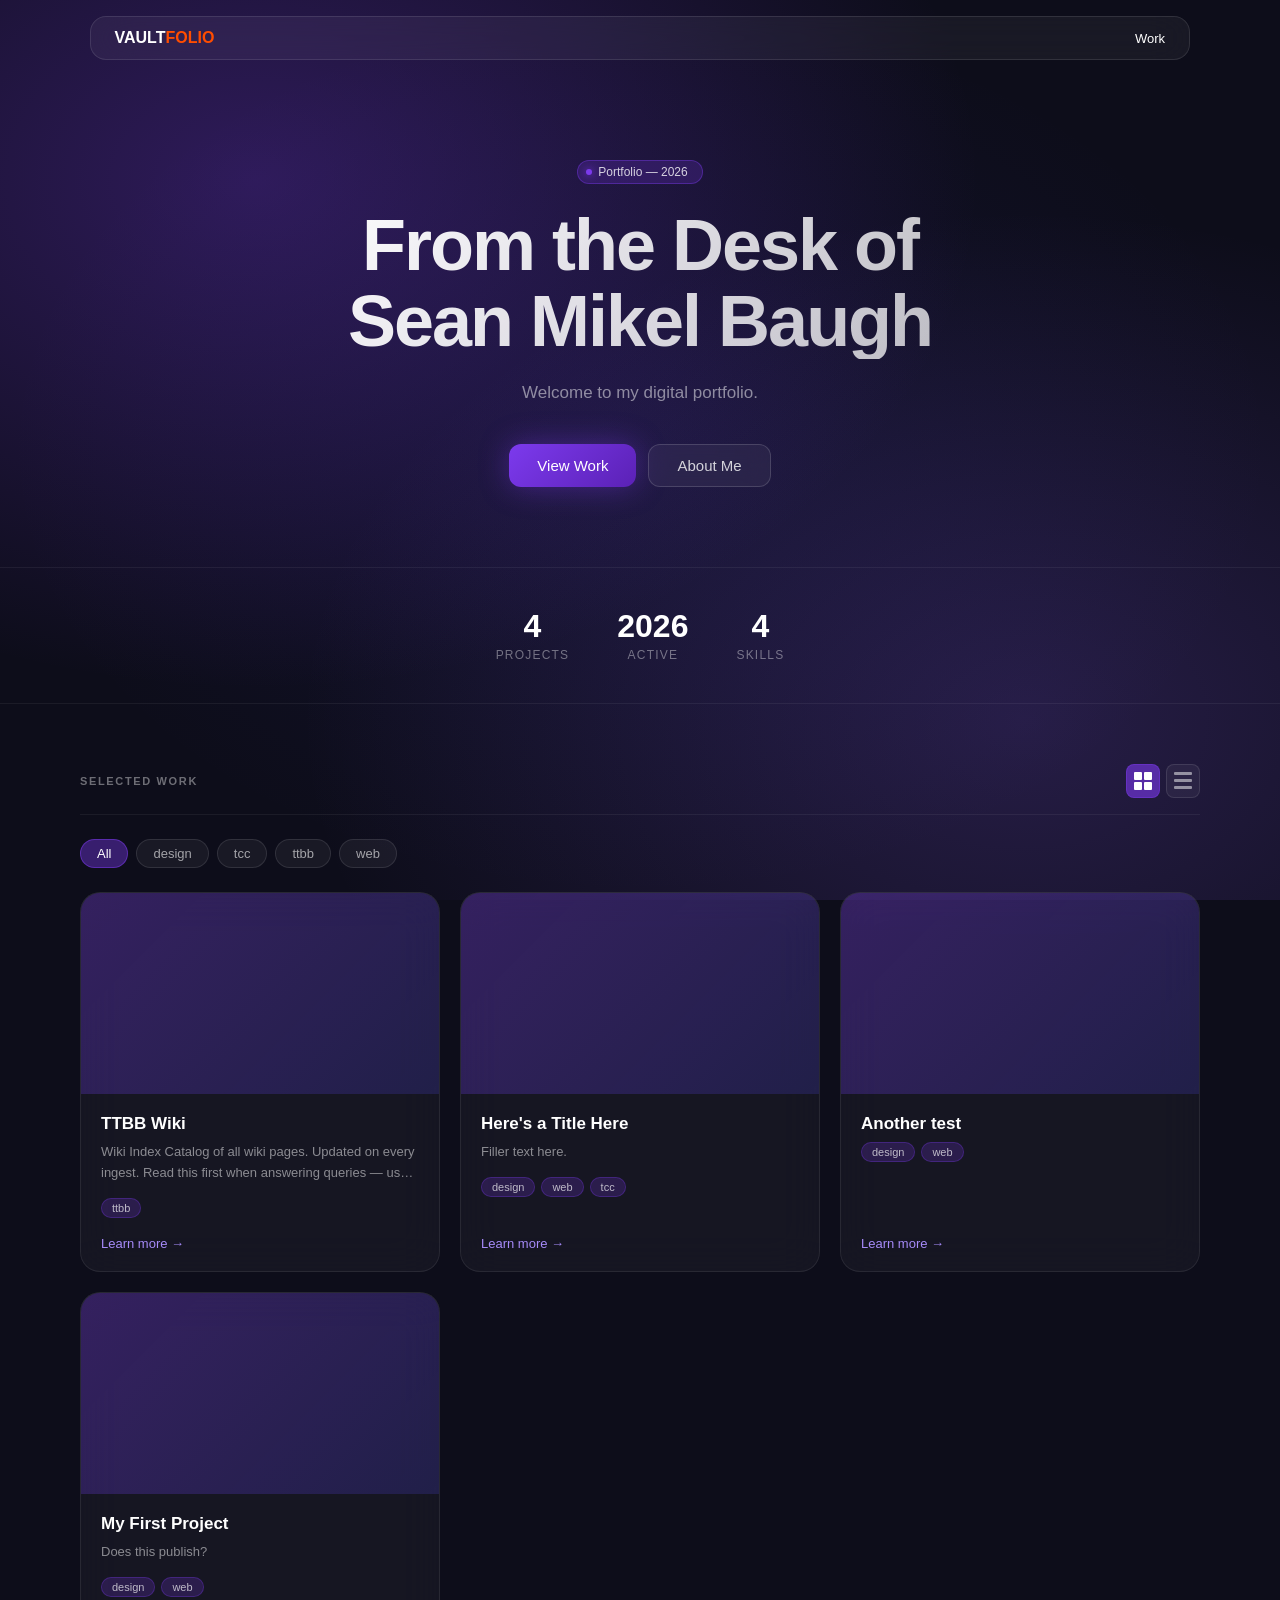
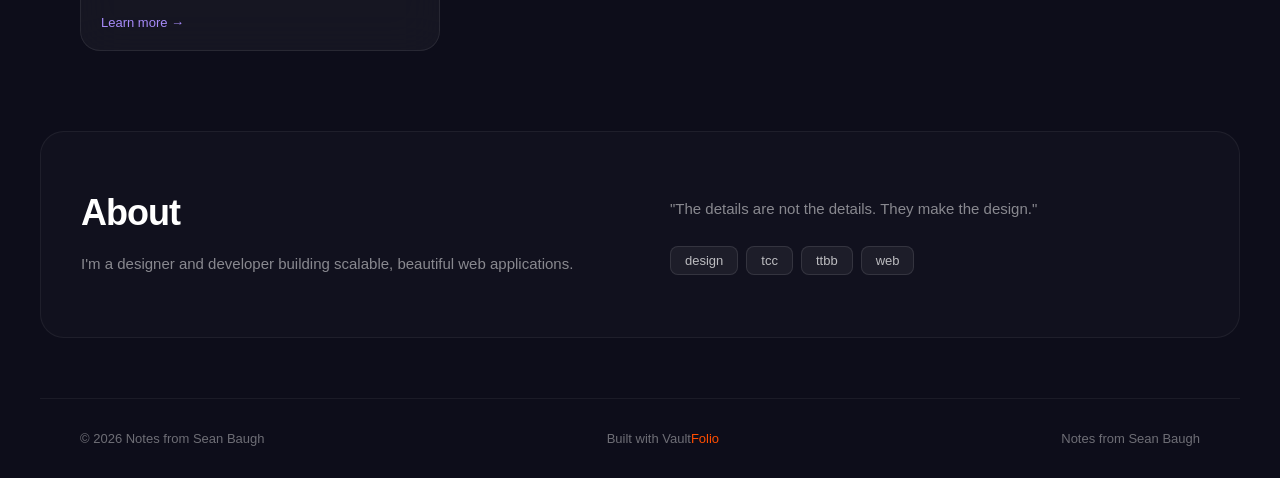
==== commit b8c33c92: "VaultFolio deploy — 2026-04-28 15:07:09 UTC" ====
--- a/index.html
+++ b/index.html
@@ -301,7 +301,7 @@
     <span class="vf-hero-gl-badge-dot"></span>
     Portfolio — 2026
   </div>
-  <h1 class="vf-hero-gl-title">Pro. Beyond.</h1>
+  <h1 class="vf-hero-gl-title">From the Desk of Sean Mikel Baugh</h1>
   <p class="vf-hero-gl-subtitle">Welcome to my digital portfolio.</p>
   <div class="vf-hero-gl-cta-row">
     <button class="vf-hero-gl-btn-primary" onclick="document.getElementById('work').scrollIntoView({behavior:'smooth'})">View Work</button>
@@ -311,7 +311,7 @@
 
 <div class="vf-stats-gl">
   <div class="vf-stat-gl">
-    <span class="vf-stat-gl-num">2</span>
+    <span class="vf-stat-gl-num">4</span>
     <span class="vf-stat-gl-lbl">Projects</span>
   </div>
   <div class="vf-stat-gl">
@@ -319,7 +319,7 @@
     <span class="vf-stat-gl-lbl">Active</span>
   </div>
   <div class="vf-stat-gl">
-    <span class="vf-stat-gl-num">2</span>
+    <span class="vf-stat-gl-num">4</span>
     <span class="vf-stat-gl-lbl">Skills</span>
   </div>
 </div>
@@ -335,10 +335,30 @@
   
 <div class="vf-filter-bar-gl">
   <button class="vf-filter-btn-gl active" data-filter="all">All</button>
-  <button class="vf-filter-btn-gl" data-filter="design">design</button><button class="vf-filter-btn-gl" data-filter="web">web</button>
+  <button class="vf-filter-btn-gl" data-filter="design">design</button><button class="vf-filter-btn-gl" data-filter="tcc">tcc</button><button class="vf-filter-btn-gl" data-filter="ttbb">ttbb</button><button class="vf-filter-btn-gl" data-filter="web">web</button>
 </div>
   <div id="projects-container" class="view-grid">
     
+<a href="pages/ttbb-wiki.html" class="glass-card vf-filter-card" data-tags="ttbb">
+  <div class="glass-card-cover-placeholder"></div>
+  <div class="glass-card-body">
+    <div class="glass-card-title">TTBB Wiki</div>
+    <div class="glass-card-desc">Wiki Index Catalog of all wiki pages. Updated on every ingest. Read this first when answering queries — use it to identify relevant pages, then dri…</div>
+    <div class="glass-card-tags"><span class="glass-tag">ttbb</span></div>
+    <span class="glass-card-link">Learn more →</span>
+  </div>
+</a>
+
+<a href="pages/heres-a-title-here.html" class="glass-card vf-filter-card" data-tags="design web tcc">
+  <div class="glass-card-cover-placeholder"></div>
+  <div class="glass-card-body">
+    <div class="glass-card-title">Here's a Title Here</div>
+    <div class="glass-card-desc">Filler text here.</div>
+    <div class="glass-card-tags"><span class="glass-tag">design</span><span class="glass-tag">web</span><span class="glass-tag">tcc</span></div>
+    <span class="glass-card-link">Learn more →</span>
+  </div>
+</a>
+
 <a href="pages/another-test.html" class="glass-card vf-filter-card" data-tags="design web">
   <div class="glass-card-cover-placeholder"></div>
   <div class="glass-card-body">
@@ -369,7 +389,7 @@
   <div>
     <div class="vf-about-gl-text">&quot;The details are not the details. They make the design.&quot;</div>
     <div class="vf-skills-gl">
-      <span class="vf-skill-gl">design</span><span class="vf-skill-gl">web</span>
+      <span class="vf-skill-gl">design</span><span class="vf-skill-gl">tcc</span><span class="vf-skill-gl">ttbb</span><span class="vf-skill-gl">web</span>
     </div>
   </div>
 </section>
